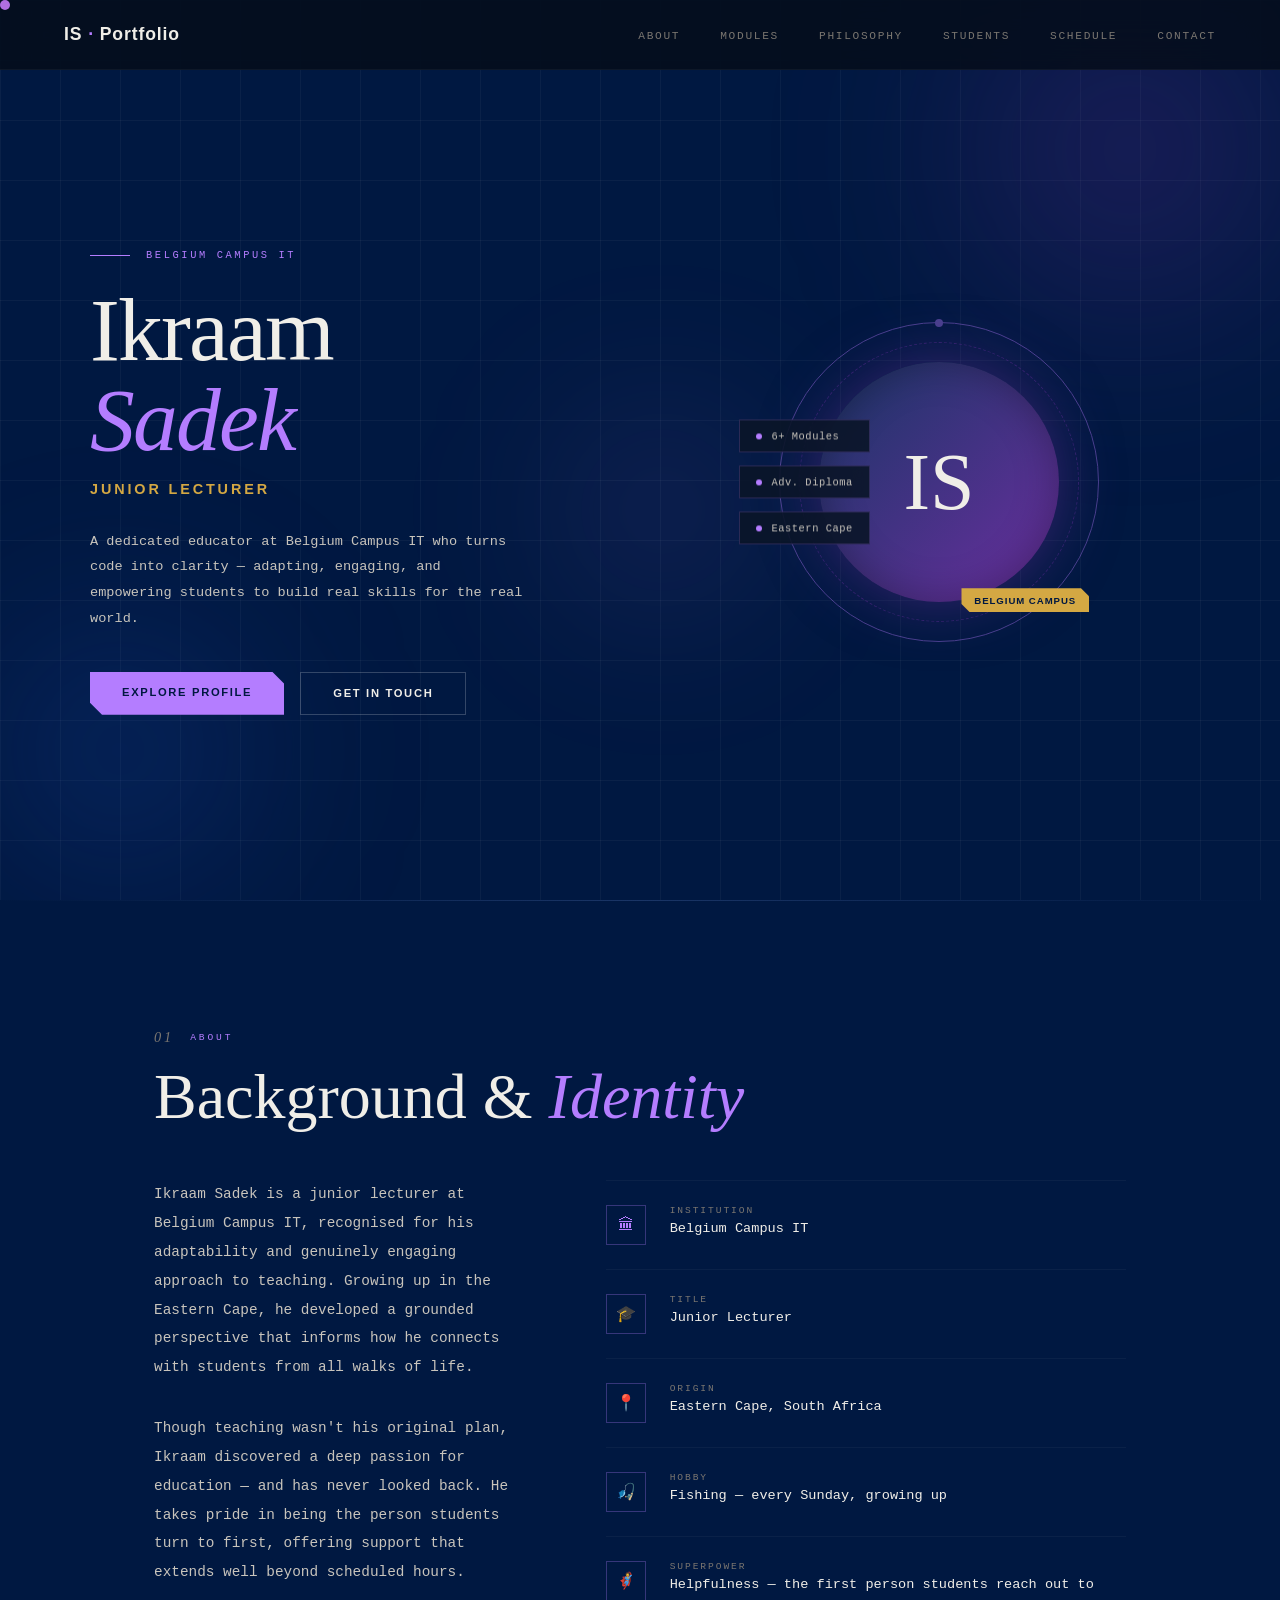
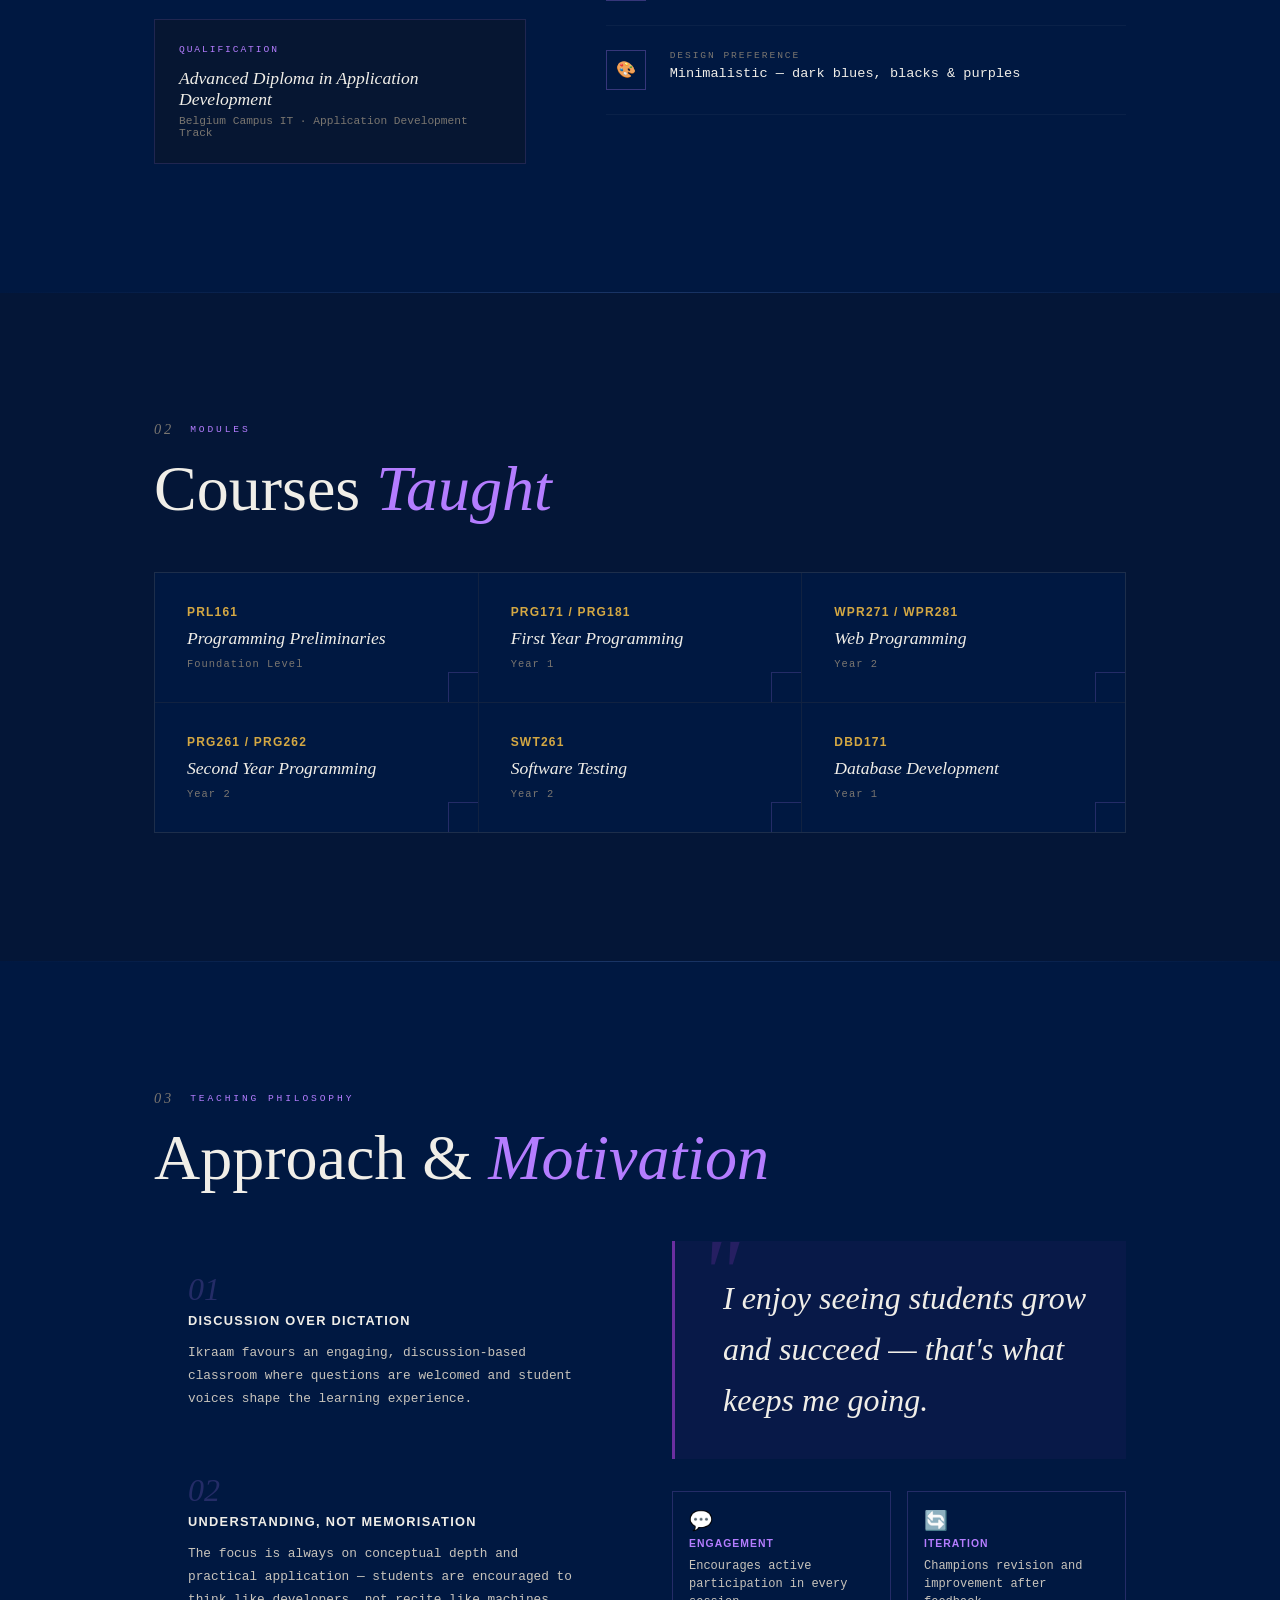
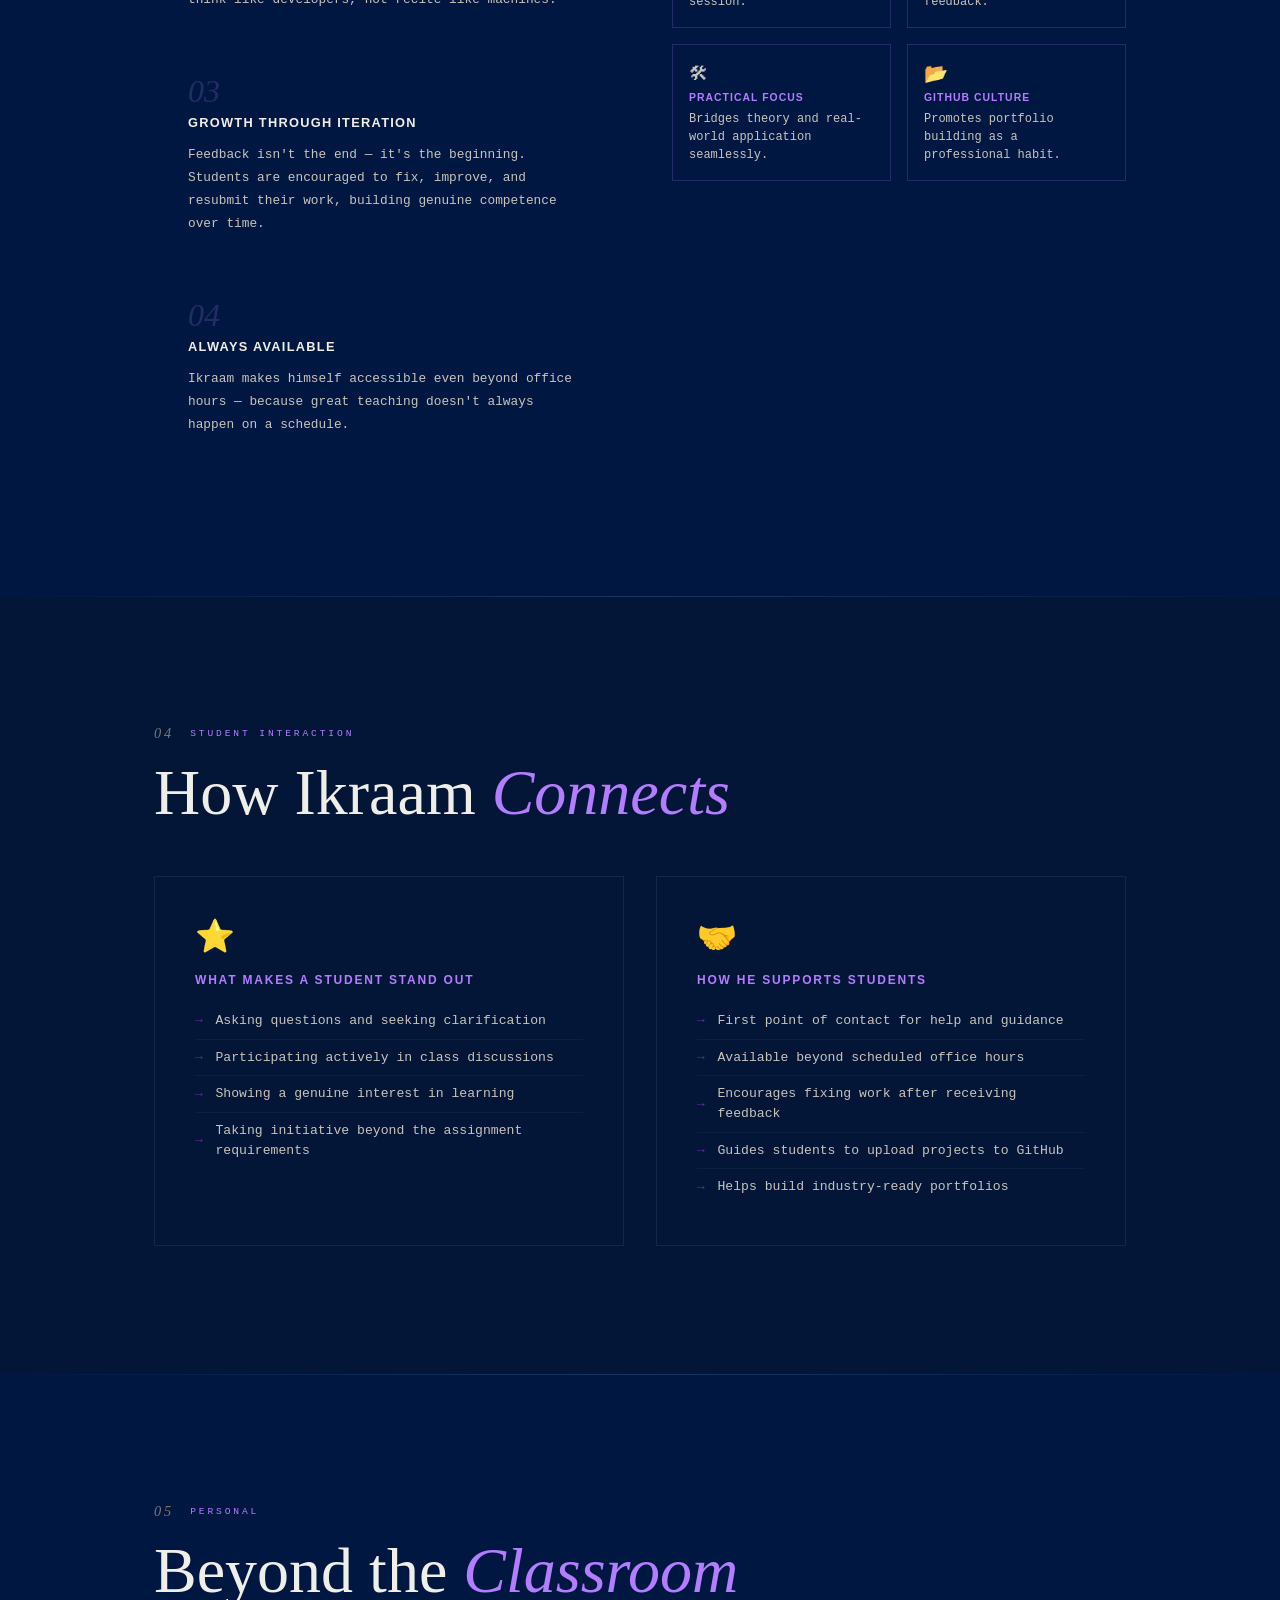
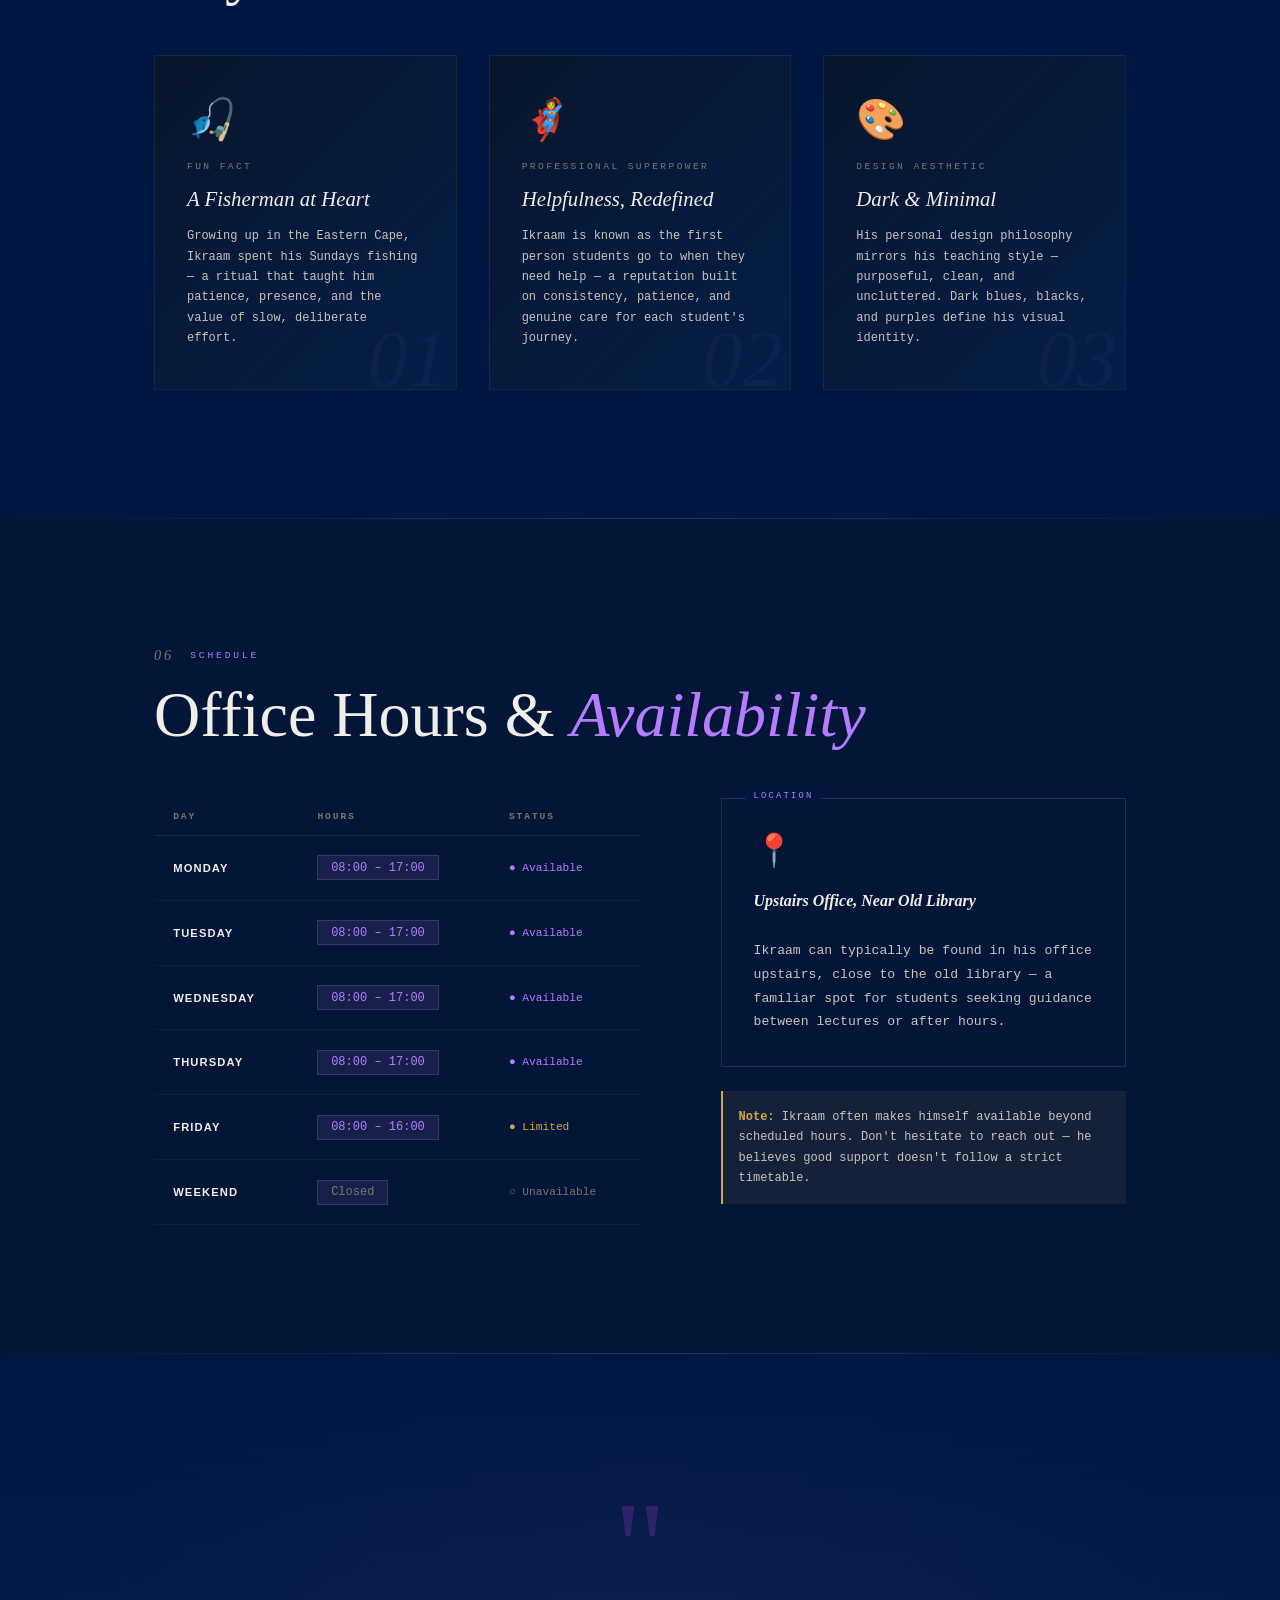
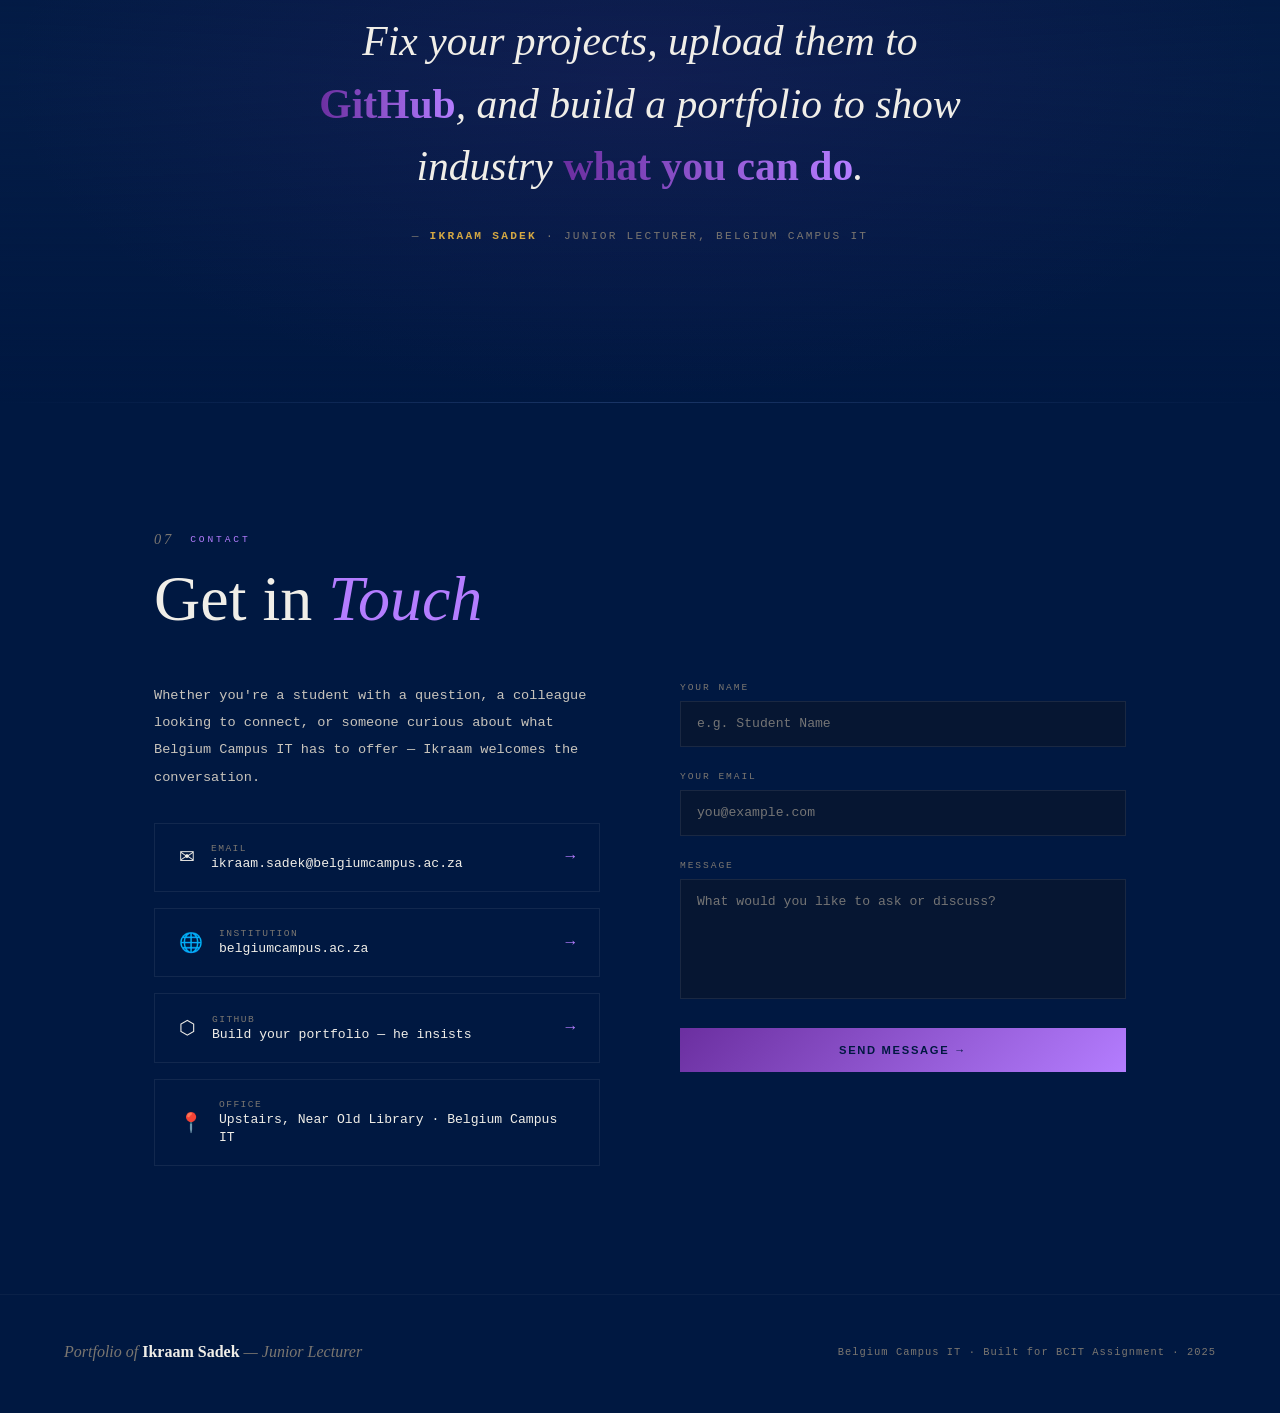
==== index.html @ 6146a1be "Add files via upload" ====
<!DOCTYPE html>
<html lang="en">
<head>
<meta charset="UTF-8"/>
<meta name="viewport" content="width=device-width, initial-scale=1.0"/>
<title>Ikraam Sadek — Junior Lecturer | Belgium Campus ITversity</title>
<link rel="stylesheet" href="style.css">
</head>
<body>
<div class="cursor" id="cursor"></div>
<div class="cursor-ring" id="cursorRing"></div>
<div class="progress-bar" id="progressBar"></div>
 
<!-- NAV -->
<nav id="navbar">
  <div class="nav-logo">IS <span>·</span> Portfolio</div>
  <ul class="nav-links">
    <li><a href="#about">About</a></li>
    <li><a href="#modules">Modules</a></li>
    <li><a href="#philosophy">Philosophy</a></li>
    <li><a href="#students">Students</a></li>
    <li><a href="#schedule">Schedule</a></li>
    <li><a href="#contact">Contact</a></li>
  </ul>
  <button class="hamburger" id="hamburger" aria-label="Menu">
    <span></span><span></span><span></span>
  </button>
</nav>
 
<div class="mobile-menu" id="mobileMenu">
  <button class="mobile-close" id="mobileClose">✕</button>
  <a href="#about" onclick="closeMenu()">About</a>
  <a href="#modules" onclick="closeMenu()">Modules</a>
  <a href="#philosophy" onclick="closeMenu()">Philosophy</a>
  <a href="#students" onclick="closeMenu()">Students</a>
  <a href="#schedule" onclick="closeMenu()">Schedule</a>
  <a href="#contact" onclick="closeMenu()">Contact</a>
</div>
 
<!-- HERO -->
<section id="hero">
  <div class="hero-bg-orb orb-1"></div>
  <div class="hero-bg-orb orb-2"></div>
  <div class="hero-bg-orb orb-3"></div>
 
  <div class="hero-content">
    <div class="hero-text">
      <div class="eyebrow">Belgium Campus IT</div>
      <h1 class="hero-name">Ikraam<br><em>Sadek</em></h1>
      <div class="hero-title">Junior Lecturer</div>
      <p class="hero-intro">
        A dedicated educator at Belgium Campus IT who turns code into clarity — 
        adapting, engaging, and empowering students to build real skills for the real world.
      </p>
      <div class="hero-cta">
        <a href="#about" class="btn-primary">Explore Profile</a>
        <a href="#contact" class="btn-outline">Get in Touch</a>
      </div>
    </div>
 
    <div class="hero-visual">
      <div class="avatar-wrapper">
        <div class="avatar-ring"></div>
        <div class="avatar-ring-2"></div>
        <div class="avatar-core">IS</div>
        <div class="avatar-badge">Belgium Campus</div>
        <div class="stat-pills">
          <div class="stat-pill"><span class="dot"></span><span>6+ Modules</span></div>
          <div class="stat-pill"><span class="dot"></span><span>Adv. Diploma</span></div>
          <div class="stat-pill"><span class="dot"></span><span>Eastern Cape</span></div>
        </div>
      </div>
    </div>
  </div>
</section>
 
<div class="section-divider"></div>
 
<!-- ABOUT -->
<section id="about">
  <div class="section-inner">
    <div class="section-label" data-num="01">About</div>
    <h2 class="section-heading">Background &amp; <em>Identity</em></h2>
    <div class="about-grid">
      <div class="about-left reveal">
        <p class="about-text">
          Ikraam Sadek is a junior lecturer at Belgium Campus IT, recognised for his adaptability and genuinely engaging approach to teaching. Growing up in the Eastern Cape, he developed a grounded perspective that informs how he connects with students from all walks of life.
        </p>
        <p class="about-text">
          Though teaching wasn't his original plan, Ikraam discovered a deep passion for education — and has never looked back. He takes pride in being the person students turn to first, offering support that extends well beyond scheduled hours.
        </p>
        <div class="qual-card">
          <div class="label">Qualification</div>
          <p>Advanced Diploma in Application Development</p>
          <small>Belgium Campus IT · Application Development Track</small>
        </div>
      </div>
      <div class="about-right reveal reveal-delay-2">
        <div class="info-row">
          <div class="icon-box">🏛</div>
          <div class="info-content">
            <div class="info-label">Institution</div>
            <div class="info-value">Belgium Campus IT</div>
          </div>
        </div>
        <div class="info-row">
          <div class="icon-box">🎓</div>
          <div class="info-content">
            <div class="info-label">Title</div>
            <div class="info-value">Junior Lecturer</div>
          </div>
        </div>
        <div class="info-row">
          <div class="icon-box">📍</div>
          <div class="info-content">
            <div class="info-label">Origin</div>
            <div class="info-value">Eastern Cape, South Africa</div>
          </div>
        </div>
        <div class="info-row">
          <div class="icon-box">🎣</div>
          <div class="info-content">
            <div class="info-label">Hobby</div>
            <div class="info-value">Fishing — every Sunday, growing up</div>
          </div>
        </div>
        <div class="info-row">
          <div class="icon-box">🦸</div>
          <div class="info-content">
            <div class="info-label">Superpower</div>
            <div class="info-value">Helpfulness — the first person students reach out to</div>
          </div>
        </div>
        <div class="info-row">
          <div class="icon-box">🎨</div>
          <div class="info-content">
            <div class="info-label">Design Preference</div>
            <div class="info-value">Minimalistic — dark blues, blacks &amp; purples</div>
          </div>
        </div>
      </div>
    </div>
  </div>
</section>
 
<div class="section-divider"></div>
 
<!-- MODULES -->
<section id="modules">
  <div class="section-inner">
    <div class="section-label" data-num="02">Modules</div>
    <h2 class="section-heading">Courses <em>Taught</em></h2>
    <div class="modules-grid">
      <div class="module-card reveal">
        <div class="module-code">PRL161</div>
        <div class="module-name">Programming Preliminaries</div>
        <div class="module-year">Foundation Level</div>
        <div class="corner-accent"></div>
      </div>
      <div class="module-card reveal reveal-delay-1">
        <div class="module-code">PRG171 / PRG181</div>
        <div class="module-name">First Year Programming</div>
        <div class="module-year">Year 1</div>
        <div class="corner-accent"></div>
      </div>
      <div class="module-card reveal reveal-delay-2">
        <div class="module-code">WPR271 / WPR281</div>
        <div class="module-name">Web Programming</div>
        <div class="module-year">Year 2</div>
        <div class="corner-accent"></div>
      </div>
      <div class="module-card reveal reveal-delay-1">
        <div class="module-code">PRG261 / PRG262</div>
        <div class="module-name">Second Year Programming</div>
        <div class="module-year">Year 2</div>
        <div class="corner-accent"></div>
      </div>
      <div class="module-card reveal reveal-delay-2">
        <div class="module-code">SWT261</div>
        <div class="module-name">Software Testing</div>
        <div class="module-year">Year 2</div>
        <div class="corner-accent"></div>
      </div>
      <div class="module-card reveal reveal-delay-3">
        <div class="module-code">DBD171</div>
        <div class="module-name">Database Development</div>
        <div class="module-year">Year 1</div>
        <div class="corner-accent"></div>
      </div>
    </div>
  </div>
</section>
 
<div class="section-divider"></div>
 
<!-- PHILOSOPHY -->
<section id="philosophy">
  <div class="section-inner">
    <div class="section-label" data-num="03">Teaching Philosophy</div>
    <h2 class="section-heading">Approach &amp; <em>Motivation</em></h2>
    <div class="philosophy-layout">
      <div class="philosophy-pillars reveal">
        <div class="pillar">
          <div class="pillar-num">01</div>
          <div class="pillar-title">Discussion Over Dictation</div>
          <div class="pillar-desc">Ikraam favours an engaging, discussion-based classroom where questions are welcomed and student voices shape the learning experience.</div>
        </div>
        <div class="pillar">
          <div class="pillar-num">02</div>
          <div class="pillar-title">Understanding, Not Memorisation</div>
          <div class="pillar-desc">The focus is always on conceptual depth and practical application — students are encouraged to think like developers, not recite like machines.</div>
        </div>
        <div class="pillar">
          <div class="pillar-num">03</div>
          <div class="pillar-title">Growth Through Iteration</div>
          <div class="pillar-desc">Feedback isn't the end — it's the beginning. Students are encouraged to fix, improve, and resubmit their work, building genuine competence over time.</div>
        </div>
        <div class="pillar">
          <div class="pillar-num">04</div>
          <div class="pillar-title">Always Available</div>
          <div class="pillar-desc">Ikraam makes himself accessible even beyond office hours — because great teaching doesn't always happen on a schedule.</div>
        </div>
      </div>
 
      <div class="philosophy-right reveal reveal-delay-2">
        <div class="big-quote">
          I enjoy seeing students grow and succeed — that's what keeps me going.
        </div>
        <div class="traits-grid" style="margin-top:2rem;">
          <div class="trait-chip">
            <span class="t-icon">💬</span>
            <span class="t-label">Engagement</span>
            Encourages active participation in every session.
          </div>
          <div class="trait-chip">
            <span class="t-icon">🔄</span>
            <span class="t-label">Iteration</span>
            Champions revision and improvement after feedback.
          </div>
          <div class="trait-chip">
            <span class="t-icon">🛠</span>
            <span class="t-label">Practical Focus</span>
            Bridges theory and real-world application seamlessly.
          </div>
          <div class="trait-chip">
            <span class="t-icon">📂</span>
            <span class="t-label">GitHub Culture</span>
            Promotes portfolio building as a professional habit.
          </div>
        </div>
      </div>
    </div>
  </div>
</section>
 
<div class="section-divider"></div>
 
<!-- STUDENTS -->
<section id="students">
  <div class="section-inner">
    <div class="section-label" data-num="04">Student Interaction</div>
    <h2 class="section-heading">How Ikraam <em>Connects</em></h2>
    <div class="students-grid">
      <div class="student-card reveal">
        <div class="student-card-icon">⭐</div>
        <div class="student-card-title">What Makes a Student Stand Out</div>
        <ul>
          <li>Asking questions and seeking clarification</li>
          <li>Participating actively in class discussions</li>
          <li>Showing a genuine interest in learning</li>
          <li>Taking initiative beyond the assignment requirements</li>
        </ul>
      </div>
      <div class="student-card reveal reveal-delay-2">
        <div class="student-card-icon">🤝</div>
        <div class="student-card-title">How He Supports Students</div>
        <ul>
          <li>First point of contact for help and guidance</li>
          <li>Available beyond scheduled office hours</li>
          <li>Encourages fixing work after receiving feedback</li>
          <li>Guides students to upload projects to GitHub</li>
          <li>Helps build industry-ready portfolios</li>
        </ul>
      </div>
    </div>
  </div>
</section>
 
<div class="section-divider"></div>
 
<!-- PERSONAL -->
<section id="personal">
  <div class="section-inner">
    <div class="section-label" data-num="05">Personal</div>
    <h2 class="section-heading">Beyond the <em>Classroom</em></h2>
    <div class="personal-grid">
      <div class="personal-card reveal">
        <span class="p-icon">🎣</span>
        <div class="p-label">Fun Fact</div>
        <div class="p-value">A Fisherman at Heart</div>
        <div class="p-desc">Growing up in the Eastern Cape, Ikraam spent his Sundays fishing — a ritual that taught him patience, presence, and the value of slow, deliberate effort.</div>
        <div class="card-bg-num">01</div>
      </div>
      <div class="personal-card reveal reveal-delay-2">
        <span class="p-icon">🦸</span>
        <div class="p-label">Professional Superpower</div>
        <div class="p-value">Helpfulness, Redefined</div>
        <div class="p-desc">Ikraam is known as the first person students go to when they need help — a reputation built on consistency, patience, and genuine care for each student's journey.</div>
        <div class="card-bg-num">02</div>
      </div>
      <div class="personal-card reveal reveal-delay-3">
        <span class="p-icon">🎨</span>
        <div class="p-label">Design Aesthetic</div>
        <div class="p-value">Dark &amp; Minimal</div>
        <div class="p-desc">His personal design philosophy mirrors his teaching style — purposeful, clean, and uncluttered. Dark blues, blacks, and purples define his visual identity.</div>
        <div class="card-bg-num">03</div>
      </div>
    </div>
  </div>
</section>
 
<div class="section-divider"></div>
 
<!-- SCHEDULE -->
<section id="schedule">
  <div class="section-inner">
    <div class="section-label" data-num="06">Schedule</div>
    <h2 class="section-heading">Office Hours &amp; <em>Availability</em></h2>
    <div class="schedule-layout">
      <div class="reveal">
        <table class="schedule-table">
          <thead>
            <tr>
              <th>Day</th>
              <th>Hours</th>
              <th>Status</th>
            </tr>
          </thead>
          <tbody>
            <tr>
              <td class="day-name">Monday</td>
              <td><span class="time-badge">08:00 – 17:00</span></td>
              <td style="color:var(--neon-purple);font-size:0.7rem;">● Available</td>
            </tr>
            <tr>
              <td class="day-name">Tuesday</td>
              <td><span class="time-badge">08:00 – 17:00</span></td>
              <td style="color:var(--neon-purple);font-size:0.7rem;">● Available</td>
            </tr>
            <tr>
              <td class="day-name">Wednesday</td>
              <td><span class="time-badge">08:00 – 17:00</span></td>
              <td style="color:var(--neon-purple);font-size:0.7rem;">● Available</td>
            </tr>
            <tr>
              <td class="day-name">Thursday</td>
              <td><span class="time-badge">08:00 – 17:00</span></td>
              <td style="color:var(--neon-purple);font-size:0.7rem;">● Available</td>
            </tr>
            <tr>
              <td class="day-name">Friday</td>
              <td><span class="time-badge">08:00 – 16:00</span></td>
              <td style="color:var(--gold);font-size:0.7rem;">● Limited</td>
            </tr>
            <tr>
              <td class="day-name">Weekend</td>
              <td><span class="time-badge" style="color:var(--muted);">Closed</span></td>
              <td style="color:var(--muted);font-size:0.7rem;">○ Unavailable</td>
            </tr>
          </tbody>
        </table>
      </div>
 
      <div class="reveal reveal-delay-2">
        <div class="location-card">
          <div class="loc-icon">📍</div>
          <p><strong>Upstairs Office, Near Old Library</strong><br><br>
          Ikraam can typically be found in his office upstairs, close to the old library — a familiar spot for students seeking guidance between lectures or after hours.</p>
        </div>
        <div class="availability-note">
          <strong>Note:</strong> Ikraam often makes himself available beyond scheduled hours. Don't hesitate to reach out — he believes good support doesn't follow a strict timetable.
        </div>
      </div>
    </div>
  </div>
</section>
 
<div class="section-divider"></div>
 
<!-- QUOTE -->
<section id="quote">
  <div class="quote-inner reveal">
    <span class="quote-mark">"</span>
    <p class="quote-text">
      Fix your projects, upload them to <span class="highlight">GitHub</span>, and build a portfolio to show industry <span class="highlight">what you can do</span>.
    </p>
    <div class="quote-attr">— <strong>Ikraam Sadek</strong> · Junior Lecturer, Belgium Campus IT</div>
  </div>
</section>
 
<div class="section-divider"></div>
 
<!-- CONTACT -->
<section id="contact">
  <div class="section-inner">
    <div class="section-label" data-num="07">Contact</div>
    <h2 class="section-heading">Get in <em>Touch</em></h2>
    <div class="contact-layout">
      <div class="contact-text reveal">
        <p>Whether you're a student with a question, a colleague looking to connect, or someone curious about what Belgium Campus IT has to offer — Ikraam welcomes the conversation.</p>
        <div class="contact-links">
          <a href="mailto:ikraam.sadek@belgiumcampus.ac.za" class="contact-link">
            <span class="cl-icon">✉</span>
            <span class="cl-text">
              <span class="cl-label">Email</span>
              <span class="cl-value">ikraam.sadek@belgiumcampus.ac.za</span>
            </span>
            <span class="cl-arrow">→</span>
          </a>
          <a href="https://belgiumcampus.ac.za" target="_blank" class="contact-link">
            <span class="cl-icon">🌐</span>
            <span class="cl-text">
              <span class="cl-label">Institution</span>
              <span class="cl-value">belgiumcampus.ac.za</span>
            </span>
            <span class="cl-arrow">→</span>
          </a>
          <a href="https://github.com" target="_blank" class="contact-link">
            <span class="cl-icon">⬡</span>
            <span class="cl-text">
              <span class="cl-label">GitHub</span>
              <span class="cl-value">Build your portfolio — he insists</span>
            </span>
            <span class="cl-arrow">→</span>
          </a>
          <div class="contact-link" style="cursor:default;">
            <span class="cl-icon">📍</span>
            <span class="cl-text">
              <span class="cl-label">Office</span>
              <span class="cl-value">Upstairs, Near Old Library · Belgium Campus IT</span>
            </span>
          </div>
        </div>
      </div>
 
      <div class="contact-form-side reveal reveal-delay-2">
        <div class="form-group">
          <label>Your Name</label>
          <input type="text" placeholder="e.g. Student Name">
        </div>
        <div class="form-group">
          <label>Your Email</label>
          <input type="email" placeholder="you@example.com">
        </div>
        <div class="form-group">
          <label>Message</label>
          <textarea placeholder="What would you like to ask or discuss?"></textarea>
        </div>
        <button class="form-submit" onclick="handleFormSubmit(this)">Send Message →</button>
      </div>
    </div>
  </div>
</section>
 
<footer>
  <div class="f-left">Portfolio of <strong>Ikraam Sadek</strong> — Junior Lecturer</div>
  <div class="f-right">Belgium Campus IT · Built for BCIT Assignment · 2025</div>
</footer>
<script src="app.js"></script>
</body>
</html>
---- style.css ----
:root {
    --navy: #001841;
    --deep-blue: #100642;
    --blue: #0f2044;
    --mid-blue: #1a3566;
    --accent-blue: #2255cc;
    --purple: #6b2fa0;
    --soft-purple: #9b59d0;
    --neon-purple: #b47dff;
    --white: #f0eee8;
    --off-white: #c8c4bc;
    --muted: #7a7670;
    --gold: #d4a843;
    --grid-line: rgba(255,255,255,0.04);
  }
 
  *, *::before, *::after { box-sizing: border-box; margin: 0; padding: 0; }
 
  html { scroll-behavior: smooth; font-size: 16px; }
 
  body {
    background: var(--navy);
    color: var(--white);
    font-family: 'DM Mono', monospace;
    overflow-x: hidden;
    cursor: none;
  }
 
  /* Custom cursor */
  .cursor {
    width: 10px; height: 10px;
    background: var(--neon-purple);
    border-radius: 50%;
    position: fixed; top: 0; left: 0;
    pointer-events: none; z-index: 9999;
    transition: transform 0.15s ease;
    mix-blend-mode: difference;
  }
  .cursor-ring {
    width: 36px; height: 36px;
    border: 1px solid var(--soft-purple);
    border-radius: 50%;
    position: fixed; top: 0; left: 0;
    pointer-events: none; z-index: 9998;
    transition: transform 0.4s cubic-bezier(0.23,1,0.32,1), opacity 0.3s;
    opacity: 0.6;
  }
 
  /* Background grid */
  body::before {
    content: '';
    position: fixed; inset: 0;
    background-image:
      linear-gradient(var(--grid-line) 1px, transparent 1px),
      linear-gradient(90deg, var(--grid-line) 1px, transparent 1px);
    background-size: 60px 60px;
    pointer-events: none; z-index: 0;
  }
 
  /* NAV */
  nav {
    position: fixed; top: 0; left: 0; right: 0;
    z-index: 100;
    display: flex; align-items: center; justify-content: space-between;
    padding: 1.5rem 4rem;
    background: rgba(5,13,26,0.85);
    backdrop-filter: blur(20px);
    border-bottom: 1px solid var(--grid-line);
    transition: all 0.3s ease;
  }
  nav.scrolled { padding: 1rem 4rem; }
  .nav-logo {
    font-family: 'Syne', sans-serif;
    font-weight: 800;
    font-size: 1.1rem;
    letter-spacing: 0.05em;
    color: var(--white);
  }
  .nav-logo span { color: var(--neon-purple); }
  .nav-links { display: flex; gap: 2.5rem; list-style: none; }
  .nav-links a {
    font-size: 0.7rem;
    letter-spacing: 0.15em;
    text-transform: uppercase;
    color: var(--muted);
    text-decoration: none;
    transition: color 0.3s;
    position: relative;
  }
  .nav-links a::after {
    content: '';
    position: absolute; bottom: -4px; left: 0; right: 0;
    height: 1px; background: var(--neon-purple);
    transform: scaleX(0); transition: transform 0.3s ease;
  }
  .nav-links a:hover { color: var(--white); }
  .nav-links a:hover::after { transform: scaleX(1); }
 
  .hamburger {
    display: none;
    flex-direction: column; gap: 5px;
    background: none; border: none; cursor: pointer; padding: 4px;
  }
  .hamburger span {
    display: block; width: 24px; height: 1px;
    background: var(--white); transition: all 0.3s ease;
  }
 
  /* SECTIONS */
  section { position: relative; z-index: 1; }
 
  /* HERO */
  #hero {
    min-height: 100vh;
    display: flex; align-items: center; justify-content: center;
    padding: 10rem 4rem 6rem;
    overflow: hidden;
  }
 
  .hero-bg-orb {
    position: absolute;
    border-radius: 50%;
    filter: blur(80px);
    pointer-events: none;
  }
  .orb-1 {
    width: 500px; height: 500px;
    background: radial-gradient(circle, rgba(107,47,160,0.3) 0%, transparent 70%);
    top: -100px; right: -100px;
    animation: float1 8s ease-in-out infinite;
  }
  .orb-2 {
    width: 400px; height: 400px;
    background: radial-gradient(circle, rgba(34,85,204,0.25) 0%, transparent 70%);
    bottom: -50px; left: -80px;
    animation: float2 10s ease-in-out infinite;
  }
  .orb-3 {
    width: 300px; height: 300px;
    background: radial-gradient(circle, rgba(180,125,255,0.15) 0%, transparent 70%);
    top: 40%; left: 40%;
    animation: float1 12s ease-in-out infinite reverse;
  }
 
  @keyframes float1 {
    0%, 100% { transform: translate(0,0) scale(1); }
    50% { transform: translate(30px, -40px) scale(1.05); }
  }
  @keyframes float2 {
    0%, 100% { transform: translate(0,0) scale(1); }
    50% { transform: translate(-20px, 30px) scale(0.95); }
  }
 
  .hero-content {
    max-width: 1100px;
    width: 100%;
    display: grid;
    grid-template-columns: 1fr 1fr;
    gap: 6rem;
    align-items: center;
  }
 
  .hero-text .eyebrow {
    font-size: 0.65rem;
    letter-spacing: 0.25em;
    text-transform: uppercase;
    color: var(--neon-purple);
    margin-bottom: 1.5rem;
    opacity: 0;
    animation: fadeUp 0.8s 0.2s ease forwards;
    display: flex; align-items: center; gap: 1rem;
  }
  .hero-text .eyebrow::before {
    content: '';
    display: inline-block;
    width: 40px; height: 1px;
    background: var(--neon-purple);
  }
 
  .hero-name {
    font-family: 'Cormorant Garamond', serif;
    font-size: clamp(3.5rem, 7vw, 6rem);
    font-weight: 300;
    line-height: 1;
    letter-spacing: -0.02em;
    color: var(--white);
    opacity: 0;
    animation: fadeUp 0.8s 0.4s ease forwards;
  }
  .hero-name em {
    font-style: italic;
    color: var(--neon-purple);
  }
 
  .hero-title {
    font-family: 'Syne', sans-serif;
    font-size: 0.9rem;
    font-weight: 600;
    letter-spacing: 0.2em;
    text-transform: uppercase;
    color: var(--gold);
    margin-top: 1rem;
    opacity: 0;
    animation: fadeUp 0.8s 0.6s ease forwards;
  }
 
  .hero-intro {
    font-size: 0.85rem;
    line-height: 1.9;
    color: var(--off-white);
    margin-top: 2rem;
    max-width: 440px;
    opacity: 0;
    animation: fadeUp 0.8s 0.8s ease forwards;
  }
 
  .hero-cta {
    display: flex; gap: 1rem; margin-top: 2.5rem;
    opacity: 0;
    animation: fadeUp 0.8s 1s ease forwards;
  }
 
  .btn-primary {
    font-family: 'Syne', sans-serif;
    font-size: 0.7rem;
    font-weight: 600;
    letter-spacing: 0.15em;
    text-transform: uppercase;
    color: var(--navy);
    background: var(--neon-purple);
    border: none;
    padding: 0.9rem 2rem;
    text-decoration: none;
    transition: all 0.3s ease;
    clip-path: polygon(0 0, calc(100% - 12px) 0, 100% 12px, 100% 100%, 12px 100%, 0 calc(100% - 12px));
  }
  .btn-primary:hover {
    background: var(--white);
    transform: translateY(-2px);
  }
 
  .btn-outline {
    font-family: 'Syne', sans-serif;
    font-size: 0.7rem;
    font-weight: 600;
    letter-spacing: 0.15em;
    text-transform: uppercase;
    color: var(--white);
    background: transparent;
    border: 1px solid rgba(255,255,255,0.2);
    padding: 0.9rem 2rem;
    text-decoration: none;
    transition: all 0.3s ease;
  }
  .btn-outline:hover {
    border-color: var(--neon-purple);
    color: var(--neon-purple);
  }
 
  /* Avatar */
  .hero-visual {
    display: flex; align-items: center; justify-content: center;
    opacity: 0;
    animation: fadeIn 1s 0.5s ease forwards;
  }
 
  .avatar-wrapper {
    position: relative;
    width: 320px; height: 320px;
  }
 
  .avatar-ring {
    position: absolute; inset: 0;
    border-radius: 50%;
    border: 1px solid var(--neon-purple);
    opacity: 0.4;
    animation: rotateSlow 20s linear infinite;
  }
  .avatar-ring::before {
    content: '';
    position: absolute;
    top: -4px; left: 50%; transform: translateX(-50%);
    width: 8px; height: 8px;
    background: var(--neon-purple);
    border-radius: 50%;
  }
 
  .avatar-ring-2 {
    position: absolute;
    inset: 20px;
    border-radius: 50%;
    border: 1px dashed rgba(107,47,160,0.4);
    animation: rotateSlow 30s linear infinite reverse;
  }
 
  @keyframes rotateSlow {
    from { transform: rotate(0deg); }
    to { transform: rotate(360deg); }
  }
 
  .avatar-core {
    position: absolute;
    inset: 40px;
    border-radius: 50%;
    background: linear-gradient(135deg, var(--mid-blue), var(--purple));
    display: flex; align-items: center; justify-content: center;
    font-family: 'Cormorant Garamond', serif;
    font-size: 5rem;
    font-weight: 300;
    color: var(--white);
    box-shadow: 0 0 60px rgba(107,47,160,0.5), inset 0 0 40px rgba(0,0,0,0.3);
  }
 
  .avatar-badge {
    position: absolute;
    bottom: 30px; right: 10px;
    background: var(--gold);
    color: var(--navy);
    font-family: 'Syne', sans-serif;
    font-size: 0.6rem;
    font-weight: 700;
    letter-spacing: 0.1em;
    text-transform: uppercase;
    padding: 0.4rem 0.8rem;
    clip-path: polygon(0 0, calc(100% - 8px) 0, 100% 8px, 100% 100%, 8px 100%, 0 calc(100% - 8px));
  }
 
  .stat-pills {
    position: absolute;
    left: -40px; top: 50%;
    transform: translateY(-50%);
    display: flex; flex-direction: column; gap: 0.8rem;
  }
  .stat-pill {
    background: rgba(10,22,40,0.9);
    border: 1px solid rgba(180,125,255,0.2);
    padding: 0.6rem 1rem;
    backdrop-filter: blur(10px);
    display: flex; align-items: center; gap: 0.6rem;
    white-space: nowrap;
  }
  .stat-pill .dot {
    width: 6px; height: 6px;
    border-radius: 50%;
    background: var(--neon-purple);
    flex-shrink: 0;
  }
  .stat-pill span {
    font-size: 0.65rem;
    color: var(--off-white);
    letter-spacing: 0.05em;
  }
 
  @keyframes fadeUp {
    from { opacity: 0; transform: translateY(24px); }
    to { opacity: 1; transform: translateY(0); }
  }
  @keyframes fadeIn {
    from { opacity: 0; }
    to { opacity: 1; }
  }
 
  /* SECTION WRAPPER */
  .section-inner {
    max-width: 1100px;
    margin: 0 auto;
    padding: 0 4rem;
  }
 
  .section-label {
    font-size: 0.6rem;
    letter-spacing: 0.3em;
    text-transform: uppercase;
    color: var(--neon-purple);
    display: flex; align-items: center; gap: 1rem;
    margin-bottom: 1rem;
  }
  .section-label::before {
    content: attr(data-num);
    font-family: 'Cormorant Garamond', serif;
    font-size: 0.9rem;
    color: var(--muted);
    font-style: italic;
  }
 
  .section-heading {
    font-family: 'Cormorant Garamond', serif;
    font-size: clamp(2.5rem, 5vw, 4rem);
    font-weight: 300;
    line-height: 1.1;
    color: var(--white);
    margin-bottom: 3rem;
  }
  .section-heading em { font-style: italic; color: var(--neon-purple); }
 
  /* Divider */
  .section-divider {
    height: 1px;
    background: linear-gradient(90deg, transparent, var(--mid-blue), transparent);
    margin: 0;
  }
 
  /* ABOUT */
  #about { padding: 8rem 0; }
 
  .about-grid {
    display: grid;
    grid-template-columns: 1fr 1.4fr;
    gap: 5rem;
    align-items: start;
  }
 
  .about-left {}
 
  .about-text {
    font-size: 0.9rem;
    line-height: 2;
    color: var(--off-white);
    margin-bottom: 2rem;
  }
 
  .qual-card {
    background: rgba(10,22,40,0.6);
    border: 1px solid rgba(180,125,255,0.15);
    padding: 1.5rem;
    margin-top: 2rem;
  }
  .qual-card .label {
    font-size: 0.6rem;
    letter-spacing: 0.2em;
    text-transform: uppercase;
    color: var(--neon-purple);
    margin-bottom: 0.8rem;
  }
  .qual-card p {
    font-family: 'Cormorant Garamond', serif;
    font-size: 1.1rem;
    font-style: italic;
    color: var(--white);
  }
  .qual-card small {
    display: block;
    font-size: 0.7rem;
    color: var(--muted);
    margin-top: 0.3rem;
  }
 
  .about-right {}
 
  .info-row {
    display: flex;
    align-items: flex-start;
    gap: 1.5rem;
    padding: 1.5rem 0;
    border-bottom: 1px solid var(--grid-line);
  }
  .info-row:first-child { border-top: 1px solid var(--grid-line); }
  .info-row .icon-box {
    width: 40px; height: 40px;
    border: 1px solid rgba(180,125,255,0.3);
    display: flex; align-items: center; justify-content: center;
    font-size: 1rem;
    flex-shrink: 0;
    color: var(--neon-purple);
  }
  .info-row .info-content {}
  .info-row .info-label {
    font-size: 0.6rem;
    letter-spacing: 0.2em;
    text-transform: uppercase;
    color: var(--muted);
    margin-bottom: 0.3rem;
  }
  .info-row .info-value {
    font-size: 0.85rem;
    color: var(--white);
  }
 
  /* MODULES */
  #modules { padding: 8rem 0; background: rgba(10,22,40,0.4); }
 
  .modules-grid {
    display: grid;
    grid-template-columns: repeat(3, 1fr);
    gap: 1px;
    background: rgba(255,255,255,0.05);
    border: 1px solid rgba(255,255,255,0.05);
    margin-top: 1rem;
  }
 
  .module-card {
    background: var(--navy);
    padding: 2rem;
    position: relative;
    overflow: hidden;
    transition: all 0.4s ease;
    cursor: default;
  }
  .module-card::before {
    content: '';
    position: absolute; inset: 0;
    background: linear-gradient(135deg, rgba(107,47,160,0.1), rgba(34,85,204,0.1));
    opacity: 0; transition: opacity 0.4s;
  }
  .module-card:hover { background: rgba(10,22,40,0.8); }
  .module-card:hover::before { opacity: 1; }
  .module-card:hover .module-code { color: var(--neon-purple); }
 
  .module-code {
    font-family: 'Syne', sans-serif;
    font-size: 0.75rem;
    font-weight: 700;
    letter-spacing: 0.1em;
    color: var(--gold);
    margin-bottom: 0.5rem;
    transition: color 0.3s;
  }
  .module-name {
    font-family: 'Cormorant Garamond', serif;
    font-size: 1.1rem;
    font-style: italic;
    color: var(--white);
    line-height: 1.3;
  }
  .module-year {
    font-size: 0.65rem;
    color: var(--muted);
    margin-top: 0.5rem;
    letter-spacing: 0.1em;
  }
  .module-card .corner-accent {
    position: absolute;
    bottom: 0; right: 0;
    width: 30px; height: 30px;
    border-top: 1px solid rgba(180,125,255,0.2);
    border-left: 1px solid rgba(180,125,255,0.2);
  }
 
  /* PHILOSOPHY */
  #philosophy { padding: 8rem 0; }
 
  .philosophy-layout {
    display: grid;
    grid-template-columns: 1fr 1fr;
    gap: 4rem;
    align-items: start;
  }
 
  .philosophy-pillars {
    display: flex; flex-direction: column; gap: 0;
  }
 
  .pillar {
    padding: 2rem;
    border-left: 2px solid transparent;
    transition: all 0.4s ease;
    cursor: default;
    position: relative;
  }
  .pillar::before {
    content: '';
    position: absolute; left: -2px; top: 0; bottom: 0;
    width: 2px;
    background: linear-gradient(180deg, var(--purple), var(--neon-purple));
    opacity: 0; transition: opacity 0.4s;
  }
  .pillar:hover::before { opacity: 1; }
  .pillar:hover { background: rgba(107,47,160,0.05); }
 
  .pillar-num {
    font-family: 'Cormorant Garamond', serif;
    font-size: 2rem;
    font-weight: 300;
    color: rgba(180,125,255,0.2);
    margin-bottom: 0.5rem;
    line-height: 1;
    font-style: italic;
  }
  .pillar-title {
    font-family: 'Syne', sans-serif;
    font-size: 0.8rem;
    font-weight: 700;
    letter-spacing: 0.1em;
    text-transform: uppercase;
    color: var(--white);
    margin-bottom: 0.8rem;
  }
  .pillar-desc {
    font-size: 0.8rem;
    line-height: 1.8;
    color: var(--off-white);
  }
 
  .philosophy-right {}
 
  .big-quote {
    font-family: 'Cormorant Garamond', serif;
    font-size: clamp(1.4rem, 3vw, 2rem);
    font-style: italic;
    font-weight: 300;
    line-height: 1.6;
    color: var(--white);
    position: relative;
    padding: 2rem 2rem 2rem 3rem;
    border-left: 3px solid var(--purple);
    background: rgba(107,47,160,0.08);
  }
  .big-quote::before {
    content: '"';
    position: absolute;
    top: -1rem; left: 1.5rem;
    font-size: 6rem;
    color: var(--purple);
    opacity: 0.3;
    line-height: 1;
  }
 
  .traits-grid {
    display: grid;
    grid-template-columns: 1fr 1fr;
    gap: 1rem;
    margin-top: 2rem;
  }
 
  .trait-chip {
    border: 1px solid rgba(180,125,255,0.2);
    padding: 1rem;
    font-size: 0.75rem;
    color: var(--off-white);
    line-height: 1.5;
    transition: all 0.3s;
    position: relative;
  }
  .trait-chip::before {
    content: '';
    position: absolute;
    top: 0; left: 0;
    width: 3px; height: 100%;
    background: var(--neon-purple);
    transform: scaleY(0); transition: transform 0.3s;
    transform-origin: top;
  }
  .trait-chip:hover::before { transform: scaleY(1); }
  .trait-chip:hover { border-color: rgba(180,125,255,0.4); }
  .trait-chip .t-icon { font-size: 1.2rem; margin-bottom: 0.4rem; }
  .trait-chip .t-label {
    font-family: 'Syne', sans-serif;
    font-size: 0.65rem;
    font-weight: 600;
    letter-spacing: 0.1em;
    text-transform: uppercase;
    color: var(--neon-purple);
    display: block; margin-bottom: 0.3rem;
  }
 
  /* STUDENT INTERACTION */
  #students { padding: 8rem 0; background: rgba(10,22,40,0.4); }
 
  .students-grid {
    display: grid;
    grid-template-columns: 1fr 1fr;
    gap: 2rem;
    margin-top: 1rem;
  }
 
  .student-card {
    border: 1px solid rgba(255,255,255,0.07);
    padding: 2.5rem;
    position: relative;
    overflow: hidden;
    transition: all 0.4s ease;
  }
  .student-card::after {
    content: '';
    position: absolute;
    bottom: 0; left: 0; right: 0;
    height: 2px;
    background: linear-gradient(90deg, var(--purple), var(--neon-purple));
    transform: scaleX(0); transition: transform 0.4s ease;
  }
  .student-card:hover::after { transform: scaleX(1); }
  .student-card:hover { border-color: rgba(180,125,255,0.2); }
 
  .student-card-icon {
    font-size: 2rem; margin-bottom: 1rem;
  }
  .student-card-title {
    font-family: 'Syne', sans-serif;
    font-size: 0.75rem;
    font-weight: 700;
    letter-spacing: 0.15em;
    text-transform: uppercase;
    color: var(--neon-purple);
    margin-bottom: 1rem;
  }
  .student-card ul { list-style: none; }
  .student-card li {
    font-size: 0.82rem;
    color: var(--off-white);
    padding: 0.5rem 0;
    border-bottom: 1px solid var(--grid-line);
    display: flex; align-items: center; gap: 0.8rem;
    line-height: 1.5;
  }
  .student-card li:last-child { border-bottom: none; }
  .student-card li::before {
    content: '→';
    color: var(--purple);
    flex-shrink: 0;
    font-size: 0.8rem;
  }
 
  /* PERSONAL */
  #personal { padding: 8rem 0; }
 
  .personal-grid {
    display: grid;
    grid-template-columns: repeat(3, 1fr);
    gap: 2rem;
  }
 
  .personal-card {
    padding: 2.5rem 2rem;
    background: linear-gradient(135deg, rgba(10,22,40,0.8), rgba(26,53,102,0.2));
    border: 1px solid rgba(255,255,255,0.06);
    position: relative;
    overflow: hidden;
    transition: transform 0.4s ease;
  }
  .personal-card:hover { transform: translateY(-4px); }
 
  .personal-card .p-label {
    font-size: 0.6rem;
    letter-spacing: 0.25em;
    text-transform: uppercase;
    color: var(--muted);
    margin-bottom: 0.8rem;
  }
  .personal-card .p-value {
    font-family: 'Cormorant Garamond', serif;
    font-size: 1.3rem;
    font-style: italic;
    color: var(--white);
    line-height: 1.4;
    margin-bottom: 0.8rem;
  }
  .personal-card .p-desc {
    font-size: 0.75rem;
    color: var(--off-white);
    line-height: 1.7;
  }
  .personal-card .p-icon {
    font-size: 2.5rem;
    margin-bottom: 1rem;
    display: block;
  }
  .personal-card .card-bg-num {
    position: absolute;
    bottom: -1rem; right: 0.5rem;
    font-family: 'Cormorant Garamond', serif;
    font-size: 5rem;
    font-weight: 300;
    color: rgba(180,125,255,0.05);
    font-style: italic;
    user-select: none;
  }
 
  /* SCHEDULE */
  #schedule { padding: 8rem 0; background: rgba(10,22,40,0.4); }
 
  .schedule-layout {
    display: grid;
    grid-template-columns: 1.2fr 1fr;
    gap: 5rem;
    align-items: start;
  }
 
  .schedule-table { width: 100%; border-collapse: collapse; }
  .schedule-table thead th {
    font-size: 0.6rem;
    letter-spacing: 0.2em;
    text-transform: uppercase;
    color: var(--muted);
    padding: 0.8rem 1.2rem;
    text-align: left;
    border-bottom: 1px solid rgba(255,255,255,0.08);
  }
  .schedule-table tbody tr {
    transition: background 0.3s;
    border-bottom: 1px solid var(--grid-line);
  }
  .schedule-table tbody tr:hover { background: rgba(107,47,160,0.08); }
  .schedule-table td {
    padding: 1.2rem;
    font-size: 0.82rem;
    color: var(--off-white);
    vertical-align: middle;
  }
  .schedule-table td.day-name {
    font-family: 'Syne', sans-serif;
    font-size: 0.7rem;
    font-weight: 600;
    letter-spacing: 0.1em;
    text-transform: uppercase;
    color: var(--white);
  }
  .schedule-table td .time-badge {
    background: rgba(180,125,255,0.1);
    border: 1px solid rgba(180,125,255,0.2);
    padding: 0.3rem 0.8rem;
    font-size: 0.75rem;
    color: var(--neon-purple);
    display: inline-block;
  }
 
  .location-card {
    border: 1px solid rgba(180,125,255,0.2);
    padding: 2rem;
    position: relative;
  }
  .location-card::before {
    content: 'LOCATION';
    position: absolute;
    top: -0.5rem; left: 1.5rem;
    background: var(--navy);
    padding: 0 0.5rem;
    font-size: 0.55rem;
    letter-spacing: 0.25em;
    color: var(--neon-purple);
  }
  .location-card .loc-icon { font-size: 2rem; margin-bottom: 1rem; }
  .location-card p {
    font-size: 0.82rem;
    color: var(--off-white);
    line-height: 1.8;
  }
  .location-card strong {
    color: var(--white);
    font-style: italic;
    font-family: 'Cormorant Garamond', serif;
    font-size: 1rem;
  }
 
  .availability-note {
    margin-top: 1.5rem;
    padding: 1rem;
    background: rgba(212,168,67,0.08);
    border-left: 2px solid var(--gold);
    font-size: 0.75rem;
    color: var(--off-white);
    line-height: 1.7;
  }
  .availability-note strong { color: var(--gold); }
 
  /* QUOTE */
  #quote {
    padding: 10rem 0;
    text-align: center;
    background: linear-gradient(180deg, var(--navy) 0%, rgba(26,53,102,0.15) 50%, var(--navy) 100%);
    position: relative;
  }
  #quote::before {
    content: '';
    position: absolute; inset: 0;
    background: radial-gradient(ellipse at center, rgba(107,47,160,0.12) 0%, transparent 70%);
  }
 
  .quote-inner {
    position: relative; z-index: 1;
    max-width: 800px; margin: 0 auto;
    padding: 0 4rem;
  }
 
  .quote-mark {
    font-family: 'Cormorant Garamond', serif;
    font-size: 8rem;
    line-height: 0.5;
    color: var(--purple);
    opacity: 0.4;
    display: block;
    margin-bottom: 2rem;
  }
 
  .quote-text {
    font-family: 'Cormorant Garamond', serif;
    font-size: clamp(1.6rem, 3.5vw, 2.6rem);
    font-style: italic;
    font-weight: 300;
    line-height: 1.5;
    color: var(--white);
    margin-bottom: 2rem;
  }
 
  .quote-text .highlight {
    color: var(--neon-purple);
    font-style: normal;
    font-weight: 600;
    background: linear-gradient(90deg, var(--purple), var(--neon-purple));
    -webkit-background-clip: text;
    -webkit-text-fill-color: transparent;
    background-clip: text;
  }
 
  .quote-attr {
    font-size: 0.7rem;
    letter-spacing: 0.2em;
    text-transform: uppercase;
    color: var(--muted);
  }
  .quote-attr strong { color: var(--gold); }
 
  /* CONTACT */
  #contact { padding: 8rem 0; }
 
  .contact-layout {
    display: grid;
    grid-template-columns: 1fr 1fr;
    gap: 5rem;
    align-items: start;
  }
 
  .contact-text p {
    font-size: 0.85rem;
    line-height: 2;
    color: var(--off-white);
    margin-bottom: 2rem;
  }
 
  .contact-links { display: flex; flex-direction: column; gap: 1rem; }
 
  .contact-link {
    display: flex; align-items: center; gap: 1rem;
    padding: 1.2rem 1.5rem;
    border: 1px solid rgba(255,255,255,0.07);
    text-decoration: none;
    color: var(--white);
    transition: all 0.3s ease;
    position: relative; overflow: hidden;
  }
  .contact-link::before {
    content: '';
    position: absolute; inset: 0;
    background: linear-gradient(90deg, rgba(107,47,160,0.15), rgba(34,85,204,0.1));
    opacity: 0; transition: opacity 0.3s;
  }
  .contact-link:hover::before { opacity: 1; }
  .contact-link:hover { border-color: rgba(180,125,255,0.3); }
  .contact-link .cl-icon { font-size: 1.2rem; }
  .contact-link .cl-text {}
  .contact-link .cl-label {
    font-size: 0.6rem;
    letter-spacing: 0.15em;
    text-transform: uppercase;
    color: var(--muted);
    display: block;
  }
  .contact-link .cl-value {
    font-size: 0.82rem;
    color: var(--white);
  }
  .contact-link .cl-arrow {
    margin-left: auto;
    color: var(--neon-purple);
    font-size: 1rem;
    transition: transform 0.3s;
  }
  .contact-link:hover .cl-arrow { transform: translateX(4px); }
 
  .contact-form-side {}
 
  .form-group { margin-bottom: 1.5rem; }
  .form-group label {
    display: block;
    font-size: 0.6rem;
    letter-spacing: 0.2em;
    text-transform: uppercase;
    color: var(--muted);
    margin-bottom: 0.5rem;
  }
  .form-group input,
  .form-group textarea {
    width: 100%;
    background: rgba(10,22,40,0.6);
    border: 1px solid rgba(255,255,255,0.08);
    color: var(--white);
    font-family: 'DM Mono', monospace;
    font-size: 0.82rem;
    padding: 0.9rem 1rem;
    outline: none;
    transition: border-color 0.3s;
    resize: none;
  }
  .form-group input:focus,
  .form-group textarea:focus { border-color: rgba(180,125,255,0.5); }
  .form-group textarea { min-height: 120px; }
 
  .form-submit {
    font-family: 'Syne', sans-serif;
    font-size: 0.7rem;
    font-weight: 600;
    letter-spacing: 0.15em;
    text-transform: uppercase;
    color: var(--navy);
    background: linear-gradient(135deg, var(--purple), var(--neon-purple));
    border: none;
    padding: 1rem 2.5rem;
    cursor: pointer;
    transition: all 0.3s ease;
    width: 100%;
  }
  .form-submit:hover { opacity: 0.9; transform: translateY(-2px); }
 
  /* FOOTER */
  footer {
    border-top: 1px solid var(--grid-line);
    padding: 3rem 4rem;
    display: flex; align-items: center; justify-content: space-between;
    position: relative; z-index: 1;
  }
  footer .f-left {
    font-family: 'Cormorant Garamond', serif;
    font-style: italic;
    font-size: 1rem;
    color: var(--muted);
  }
  footer .f-left strong { color: var(--white); font-style: normal; }
  footer .f-right {
    font-size: 0.65rem;
    letter-spacing: 0.1em;
    color: var(--muted);
  }
 
  /* SCROLL REVEAL */
  .reveal {
    opacity: 0;
    transform: translateY(30px);
    transition: opacity 0.7s ease, transform 0.7s ease;
  }
  .reveal.visible {
    opacity: 1;
    transform: translateY(0);
  }
  .reveal-delay-1 { transition-delay: 0.1s; }
  .reveal-delay-2 { transition-delay: 0.2s; }
  .reveal-delay-3 { transition-delay: 0.3s; }
  .reveal-delay-4 { transition-delay: 0.4s; }
 
  /* PROGRESS BAR */
  .progress-bar {
    position: fixed;
    top: 0; left: 0;
    height: 2px;
    background: linear-gradient(90deg, var(--purple), var(--neon-purple));
    z-index: 200;
    transition: width 0.1s linear;
  }
 
  /* RESPONSIVE */
  @media (max-width: 900px) {
    nav { padding: 1.2rem 2rem; }
    nav.scrolled { padding: 0.8rem 2rem; }
    .nav-links { display: none; }
    .hamburger { display: flex; }
 
    #hero { padding: 8rem 2rem 4rem; }
    .hero-content { grid-template-columns: 1fr; gap: 3rem; text-align: center; }
    .hero-text .eyebrow { justify-content: center; }
    .hero-intro { max-width: 100%; }
    .hero-cta { justify-content: center; }
    .stat-pills { display: none; }
    .avatar-wrapper { width: 240px; height: 240px; }
 
    .section-inner { padding: 0 2rem; }
 
    .about-grid { grid-template-columns: 1fr; gap: 3rem; }
    .modules-grid { grid-template-columns: 1fr 1fr; }
    .philosophy-layout { grid-template-columns: 1fr; }
    .students-grid { grid-template-columns: 1fr; }
    .personal-grid { grid-template-columns: 1fr; }
    .schedule-layout { grid-template-columns: 1fr; gap: 3rem; }
    .contact-layout { grid-template-columns: 1fr; gap: 3rem; }
 
    footer { flex-direction: column; gap: 1rem; text-align: center; }
  }
 
  @media (max-width: 560px) {
    .modules-grid { grid-template-columns: 1fr; }
    .traits-grid { grid-template-columns: 1fr; }
  }
 
  /* Mobile nav menu */
  .mobile-menu {
    display: none;
    position: fixed; top: 0; left: 0; right: 0; bottom: 0;
    background: rgba(5,13,26,0.98);
    z-index: 99;
    flex-direction: column;
    align-items: center; justify-content: center;
    gap: 2rem;
  }
  .mobile-menu.open { display: flex; }
  .mobile-menu a {
    font-family: 'Cormorant Garamond', serif;
    font-size: 2.5rem;
    font-style: italic;
    color: var(--white);
    text-decoration: none;
    transition: color 0.3s;
  }
  .mobile-menu a:hover { color: var(--neon-purple); }
  .mobile-close {
    position: absolute; top: 2rem; right: 2rem;
    font-size: 1.5rem; color: var(--muted);
    background: none; border: none; cursor: pointer;
  }
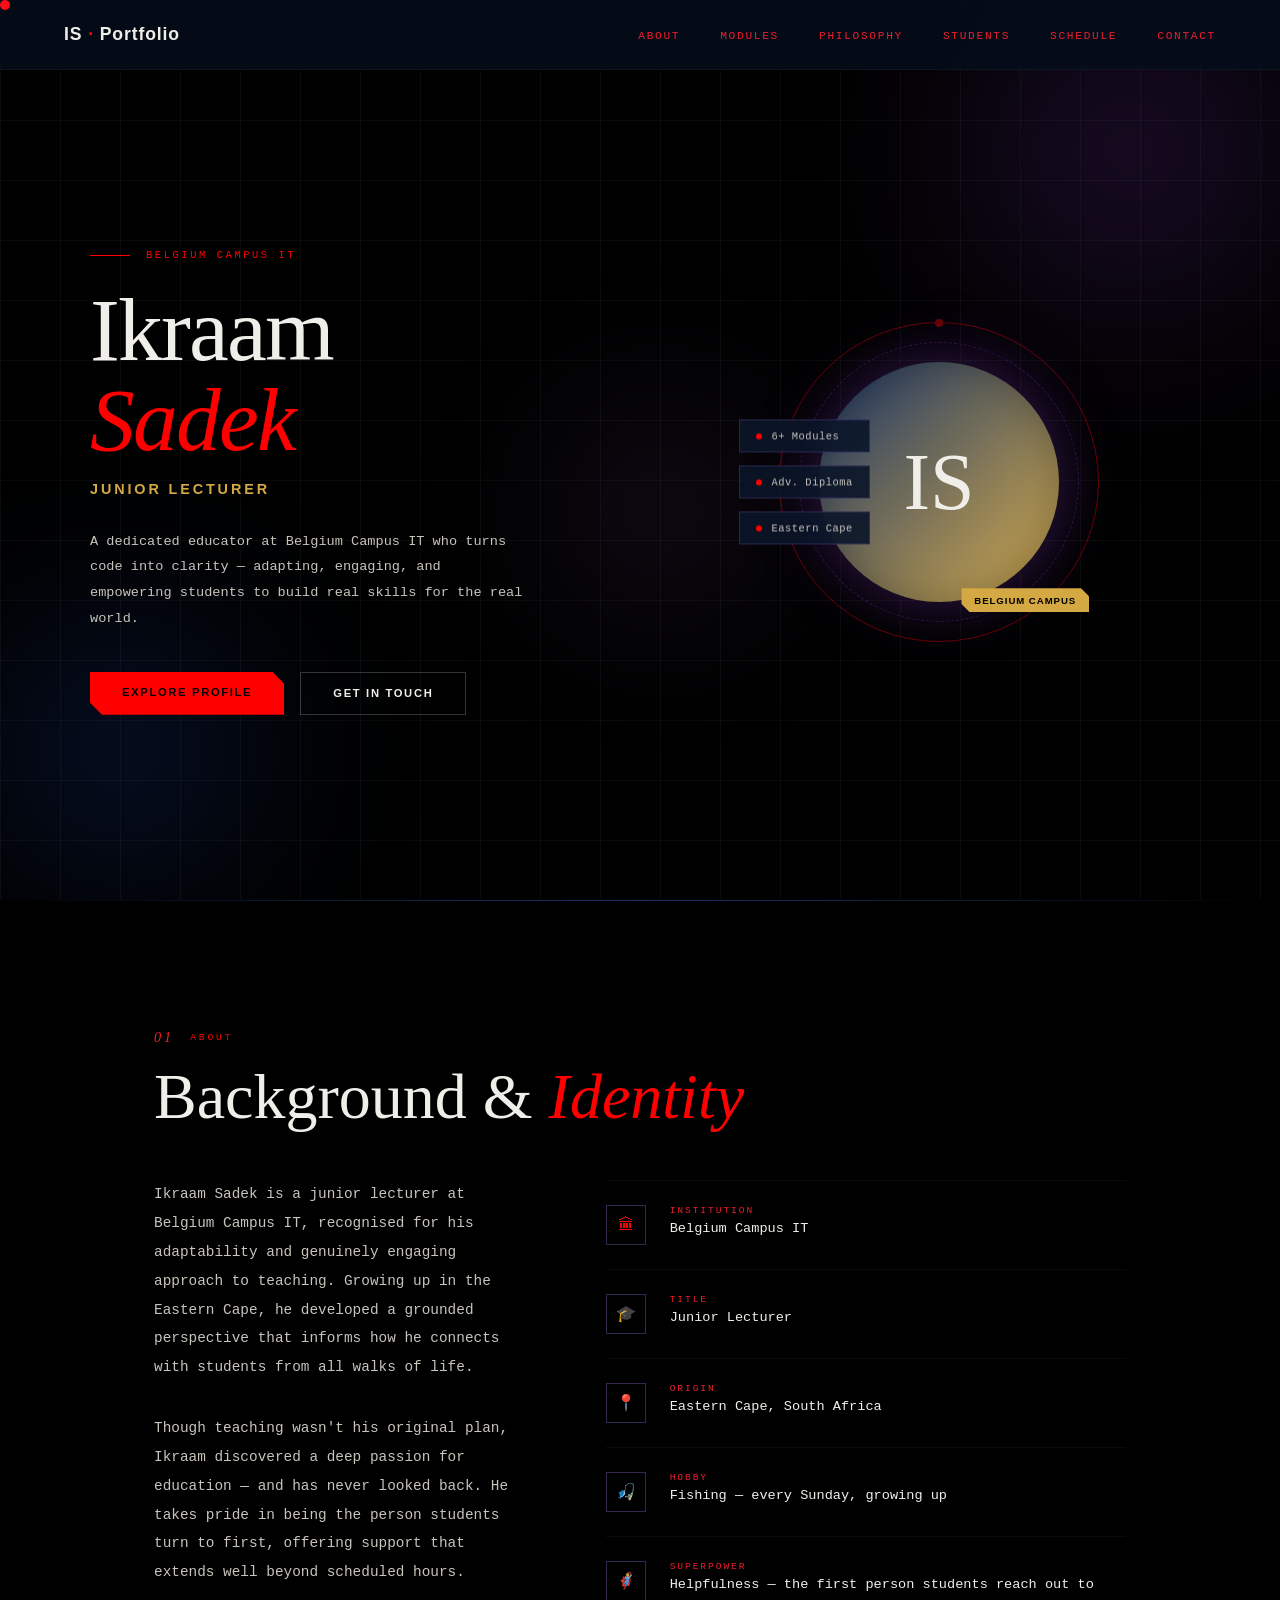
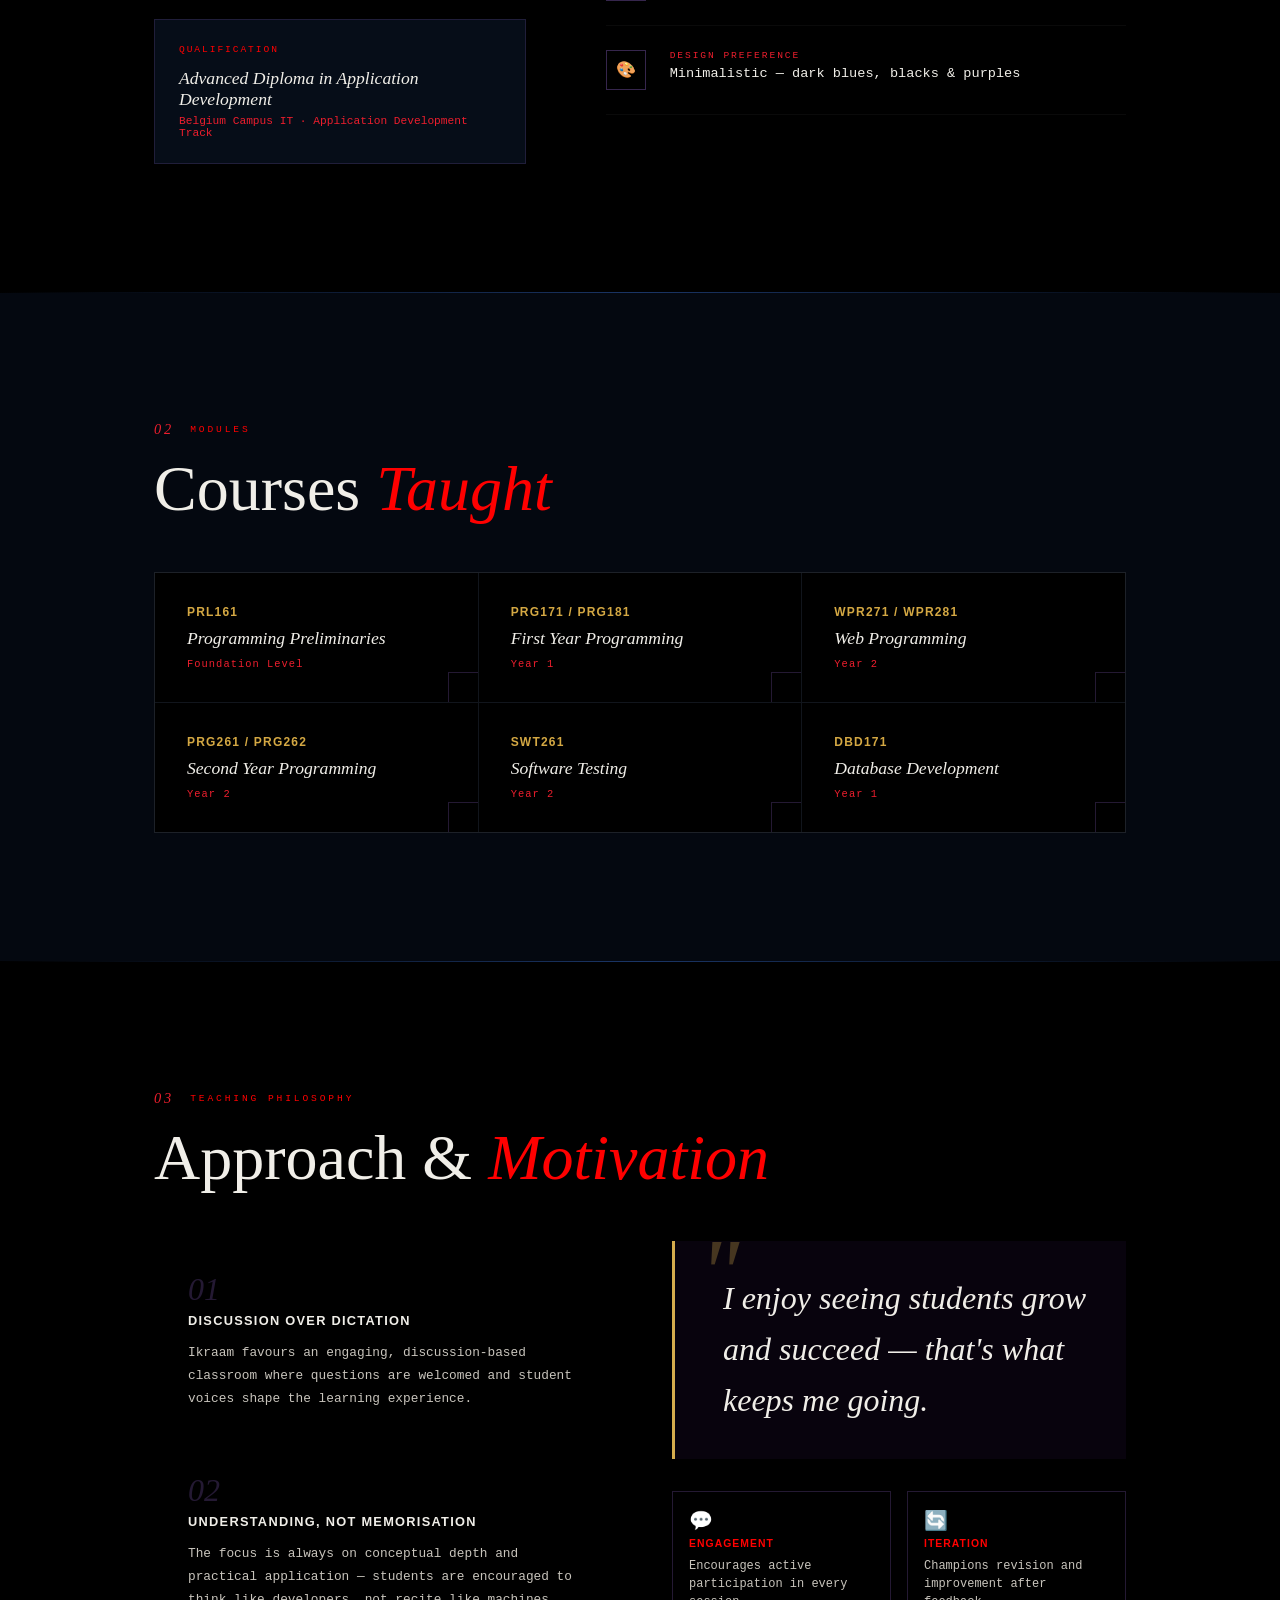
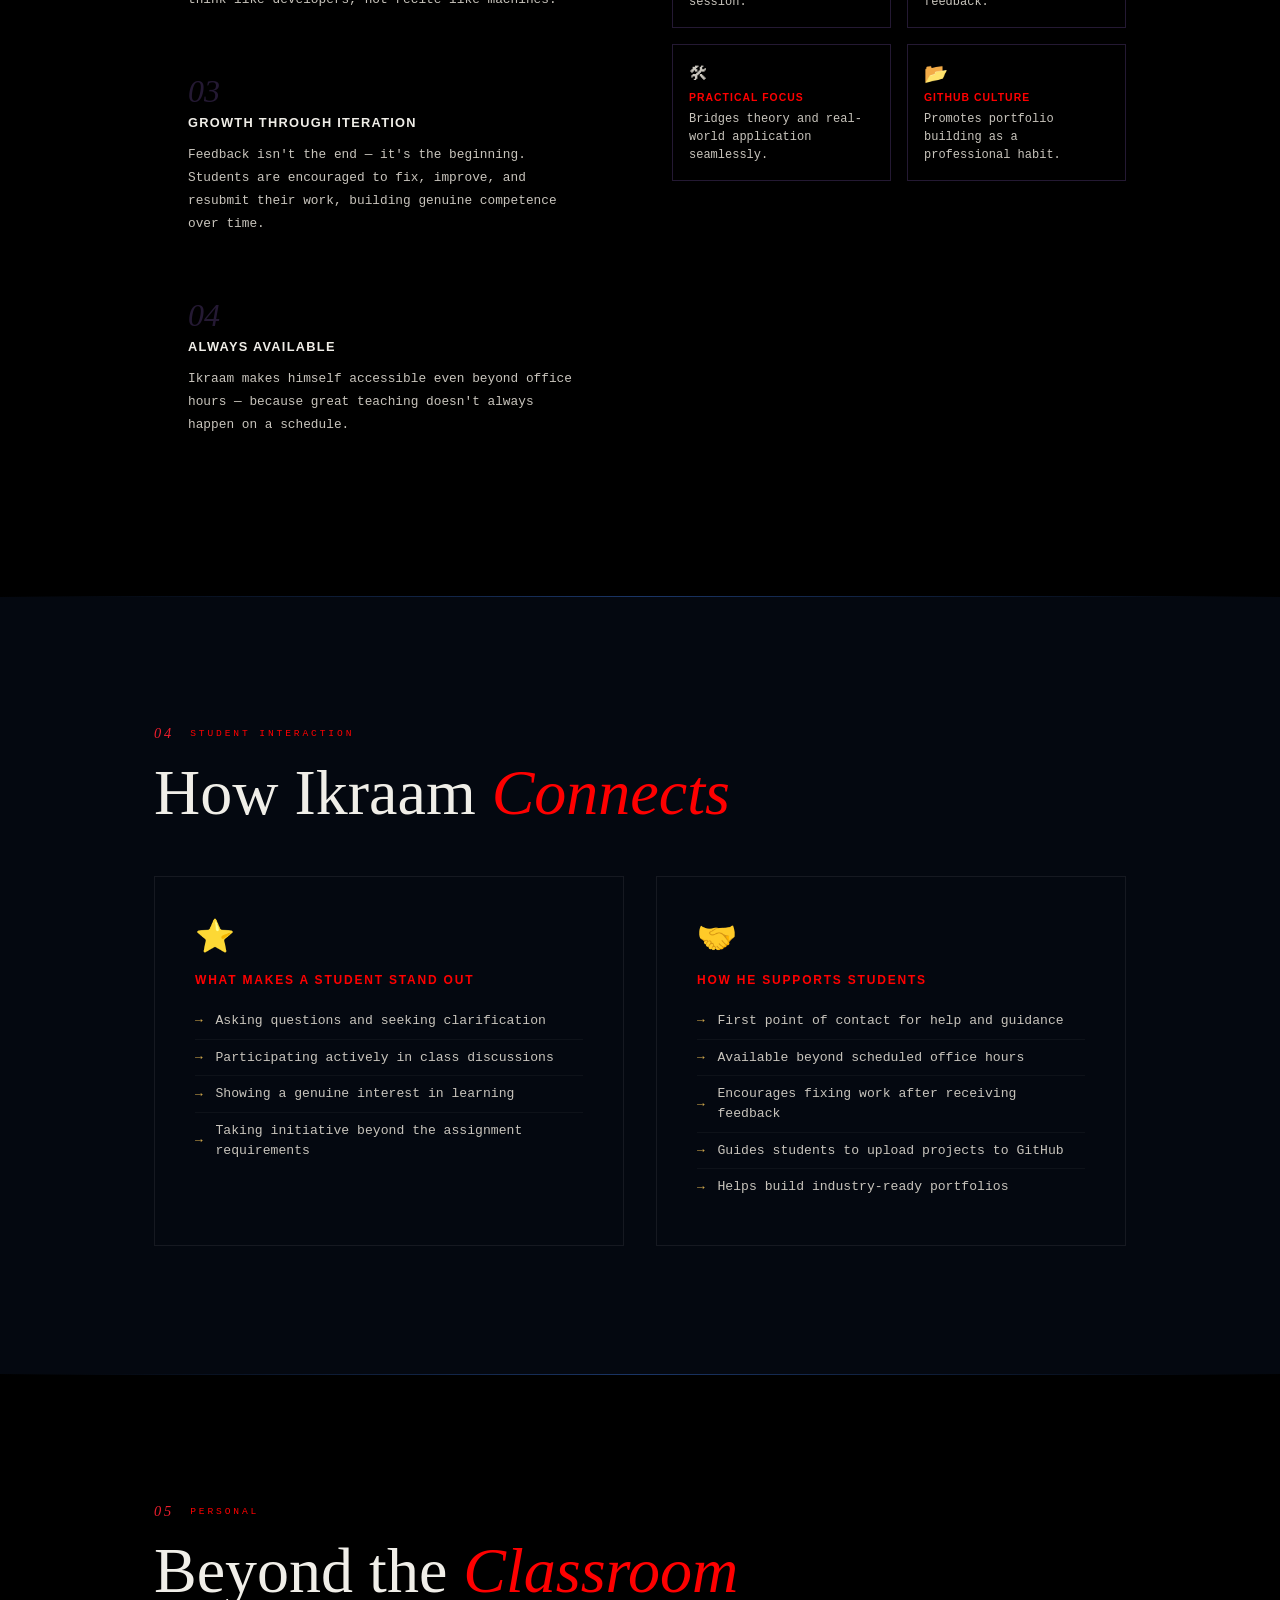
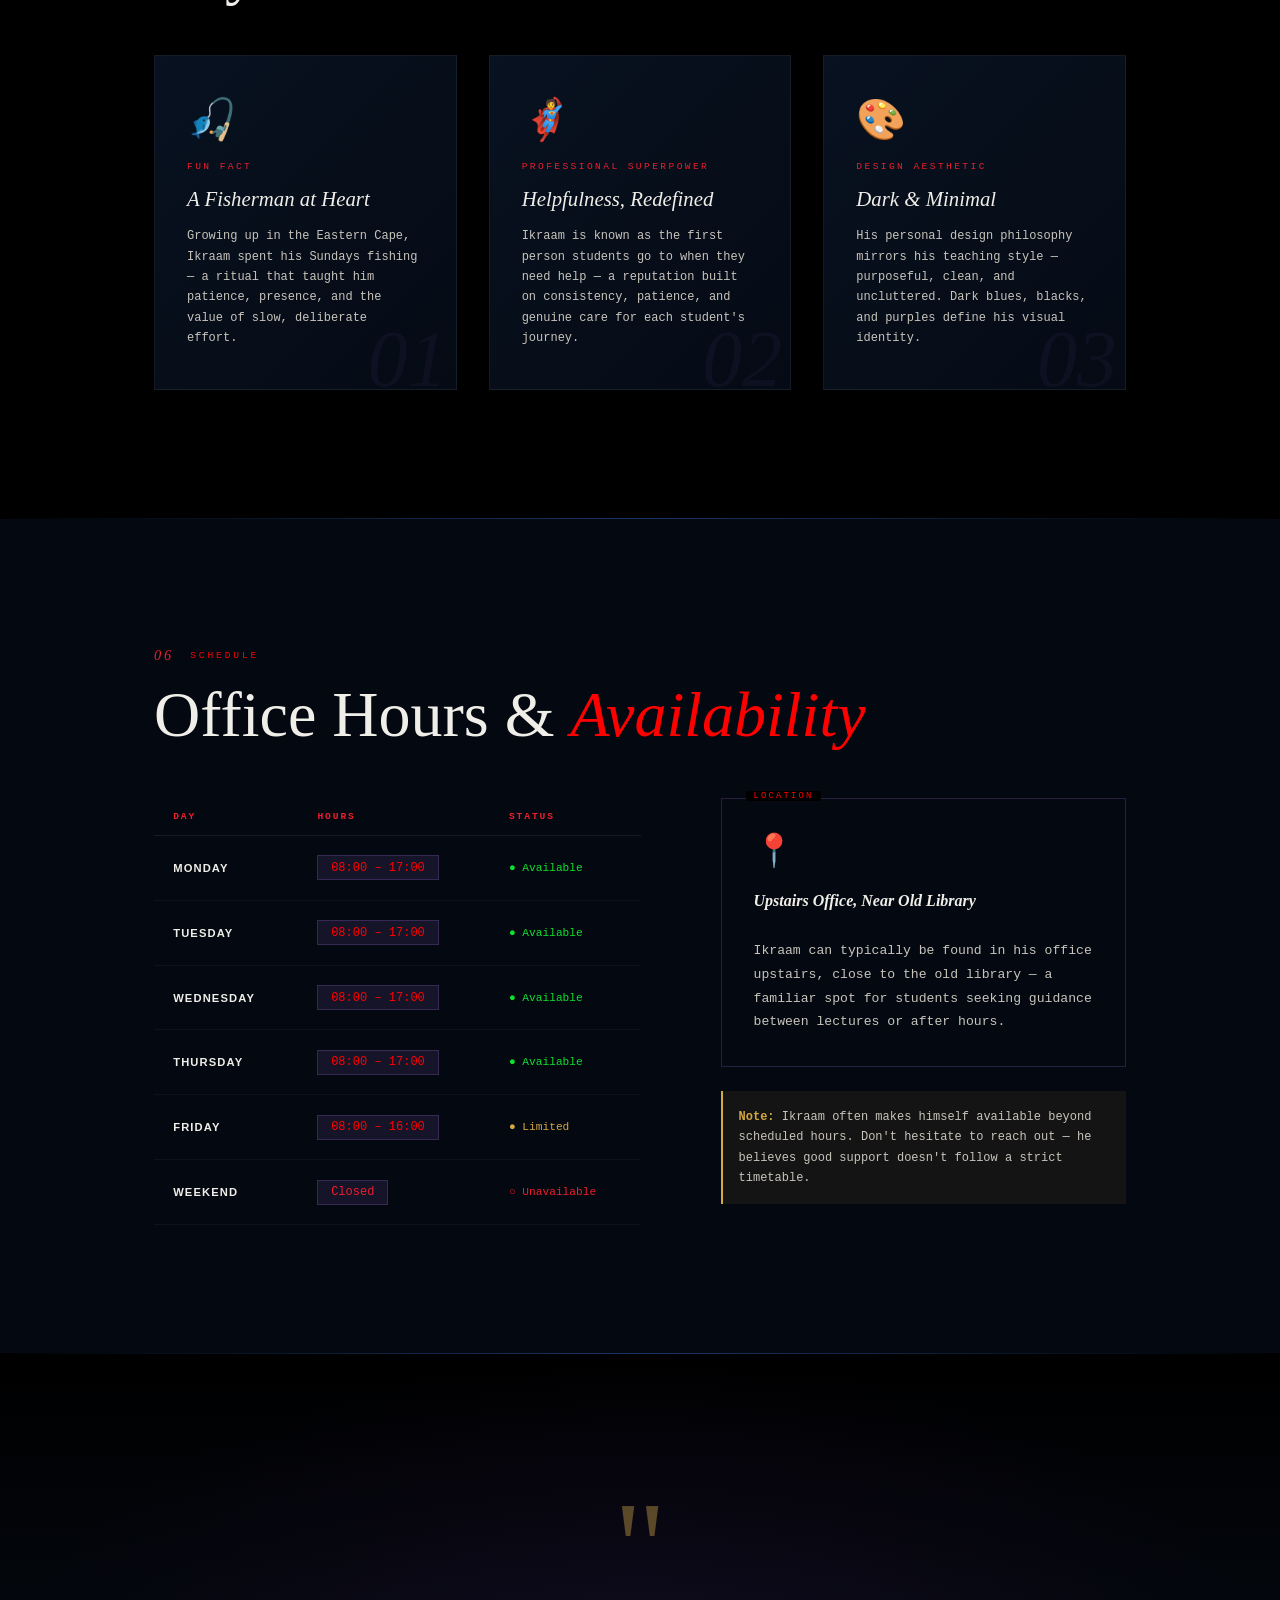
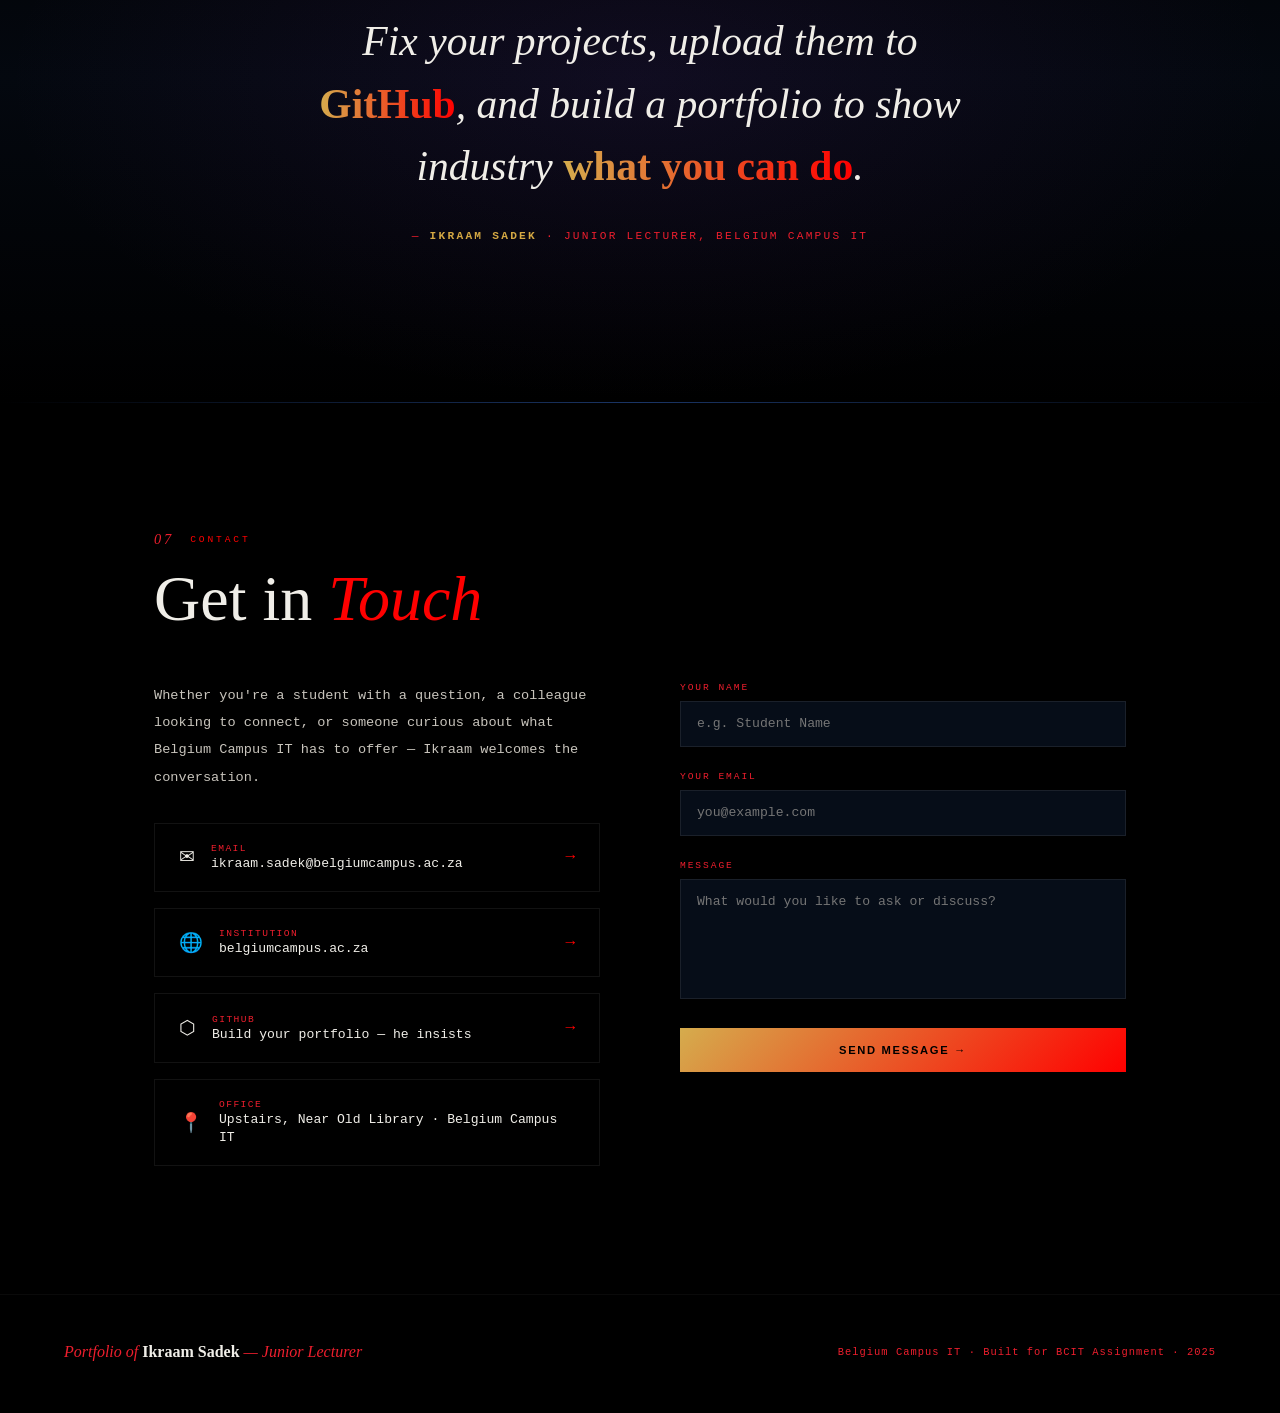
==== commit a8eb30f1: "Replace previous app, index and style" ====
--- a/index.html
+++ b/index.html
@@ -340,22 +340,22 @@
             <tr>
               <td class="day-name">Monday</td>
               <td><span class="time-badge">08:00 – 17:00</span></td>
-              <td style="color:var(--neon-purple);font-size:0.7rem;">● Available</td>
+              <td style="color:var(--green);font-size:0.7rem;">● Available</td>
             </tr>
             <tr>
               <td class="day-name">Tuesday</td>
               <td><span class="time-badge">08:00 – 17:00</span></td>
-              <td style="color:var(--neon-purple);font-size:0.7rem;">● Available</td>
+              <td style="color:var(--green);font-size:0.7rem;">● Available</td>
             </tr>
             <tr>
               <td class="day-name">Wednesday</td>
               <td><span class="time-badge">08:00 – 17:00</span></td>
-              <td style="color:var(--neon-purple);font-size:0.7rem;">● Available</td>
+              <td style="color:var(--green);font-size:0.7rem;">● Available</td>
             </tr>
             <tr>
               <td class="day-name">Thursday</td>
               <td><span class="time-badge">08:00 – 17:00</span></td>
-              <td style="color:var(--neon-purple);font-size:0.7rem;">● Available</td>
+              <td style="color:var(--green);font-size:0.7rem;">● Available</td>
             </tr>
             <tr>
               <td class="day-name">Friday</td>
--- a/style.css
+++ b/style.css
@@ -1,18 +1,19 @@
 
   :root {
-    --navy: #001841;
+    --navy: #000000;
     --deep-blue: #100642;
     --blue: #0f2044;
     --mid-blue: #1a3566;
     --accent-blue: #2255cc;
-    --purple: #6b2fa0;
-    --soft-purple: #9b59d0;
-    --neon-purple: #b47dff;
+    --purple: #d5ac4d;
+    --soft-purple: #d05959;
+    --neon-purple: #ff0000;
     --white: #f0eee8;
     --off-white: #c8c4bc;
-    --muted: #7a7670;
+    --muted: #ed1e2d;
     --gold: #d4a843;
     --grid-line: rgba(255,255,255,0.04);
+    --green: #10e12e;
   }
  
   *, *::before, *::after { box-sizing: border-box; margin: 0; padding: 0; }
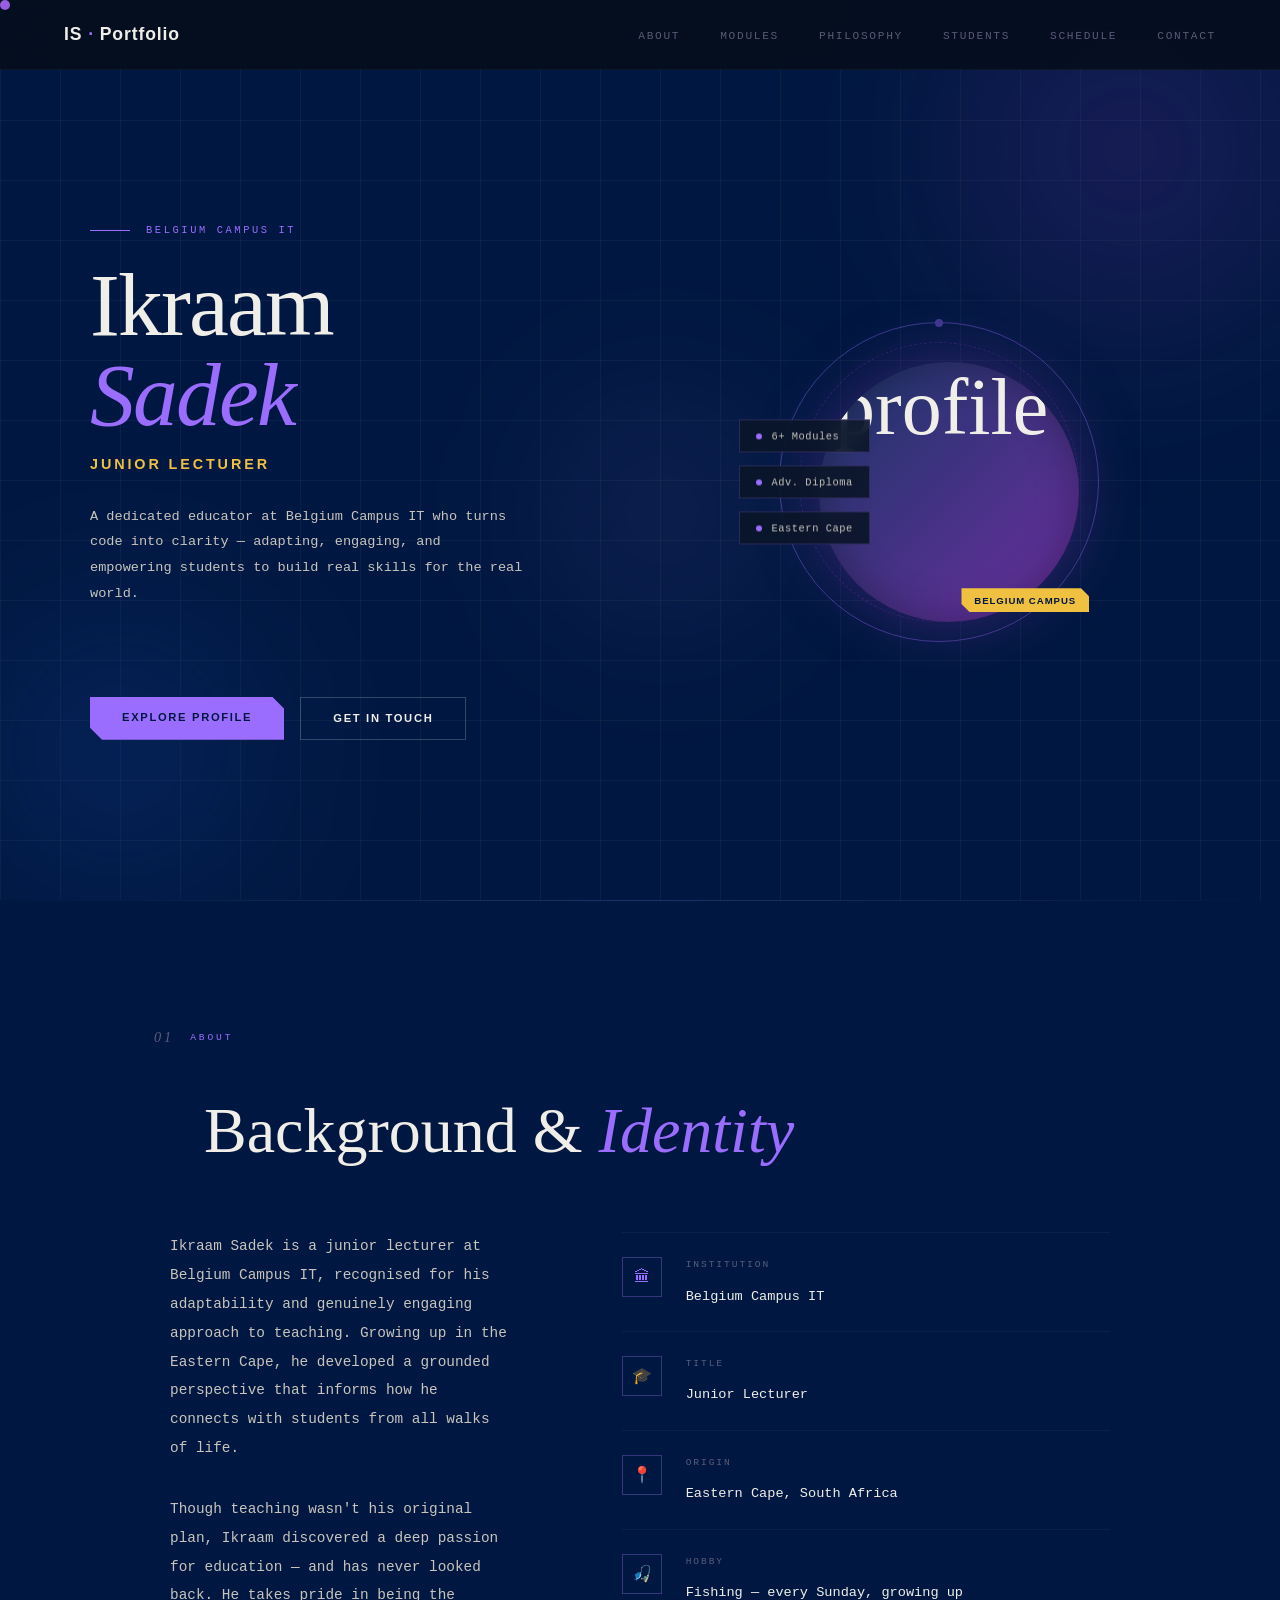
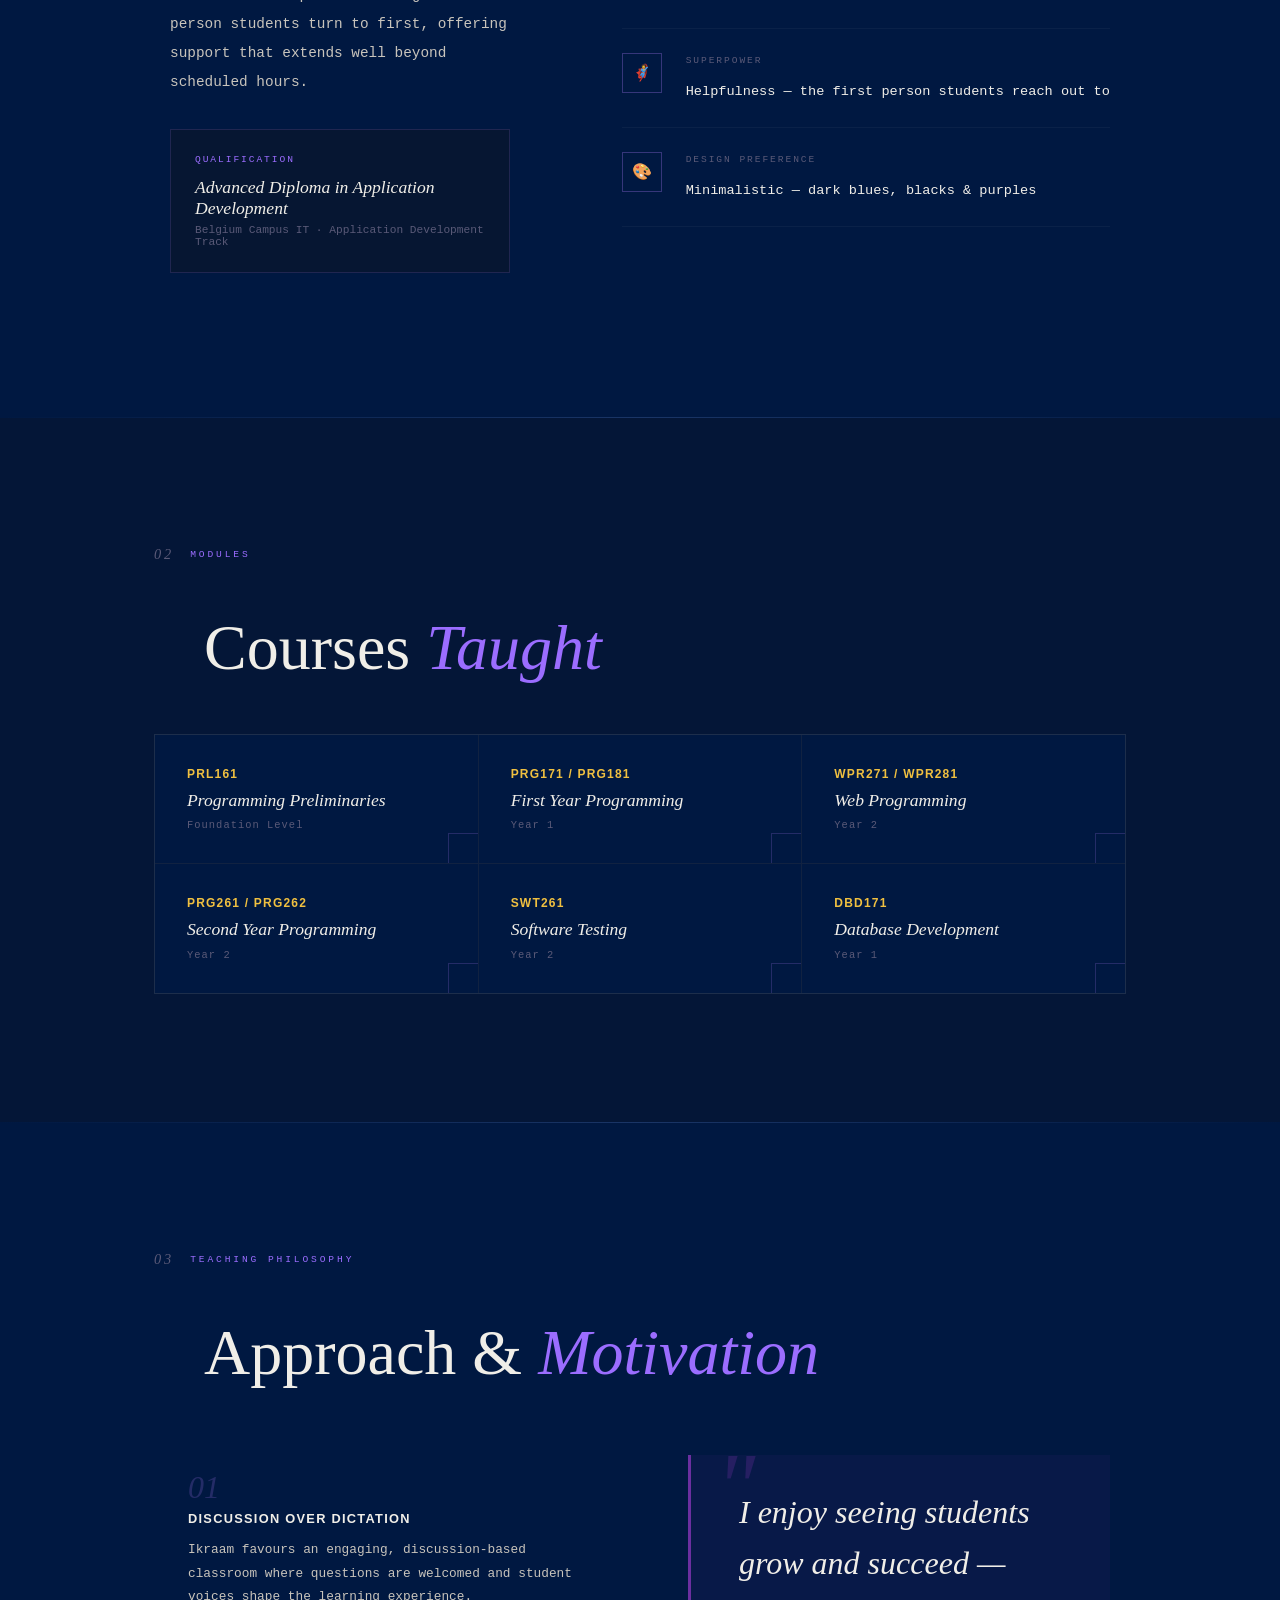
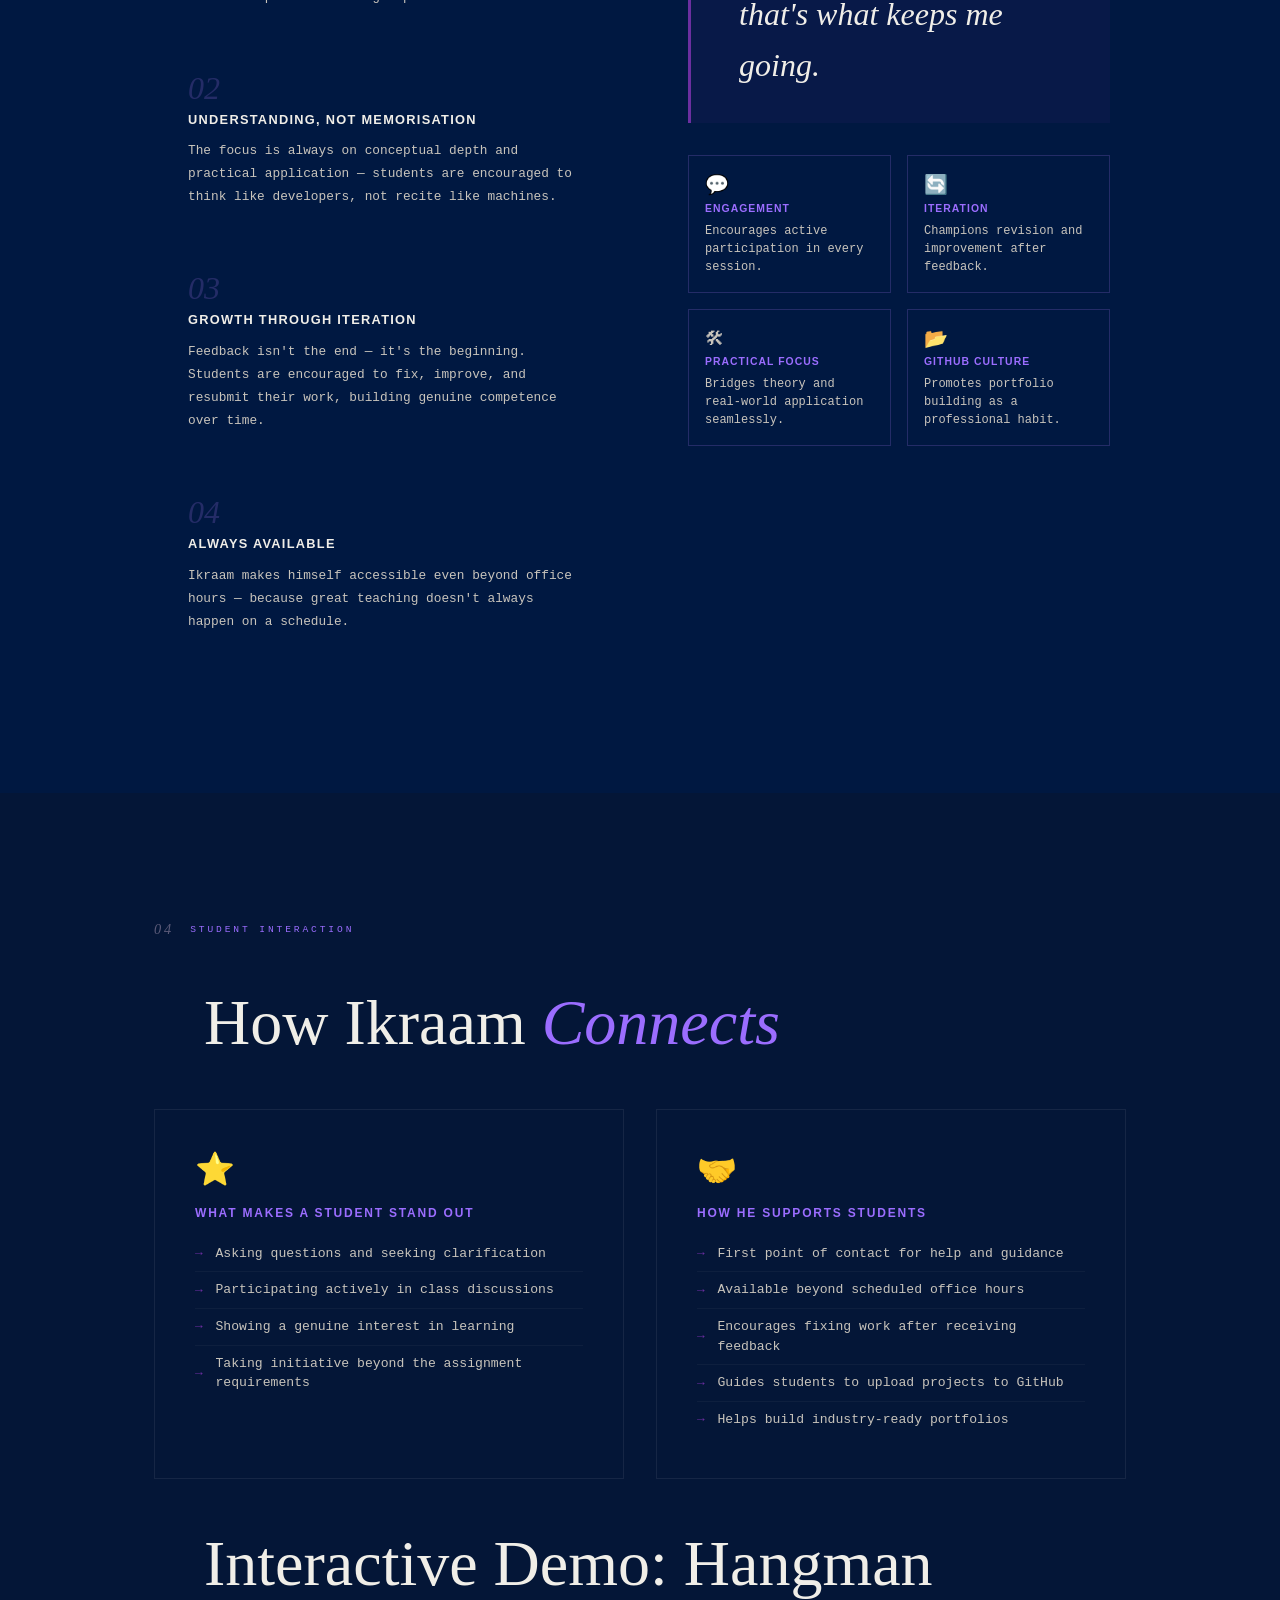
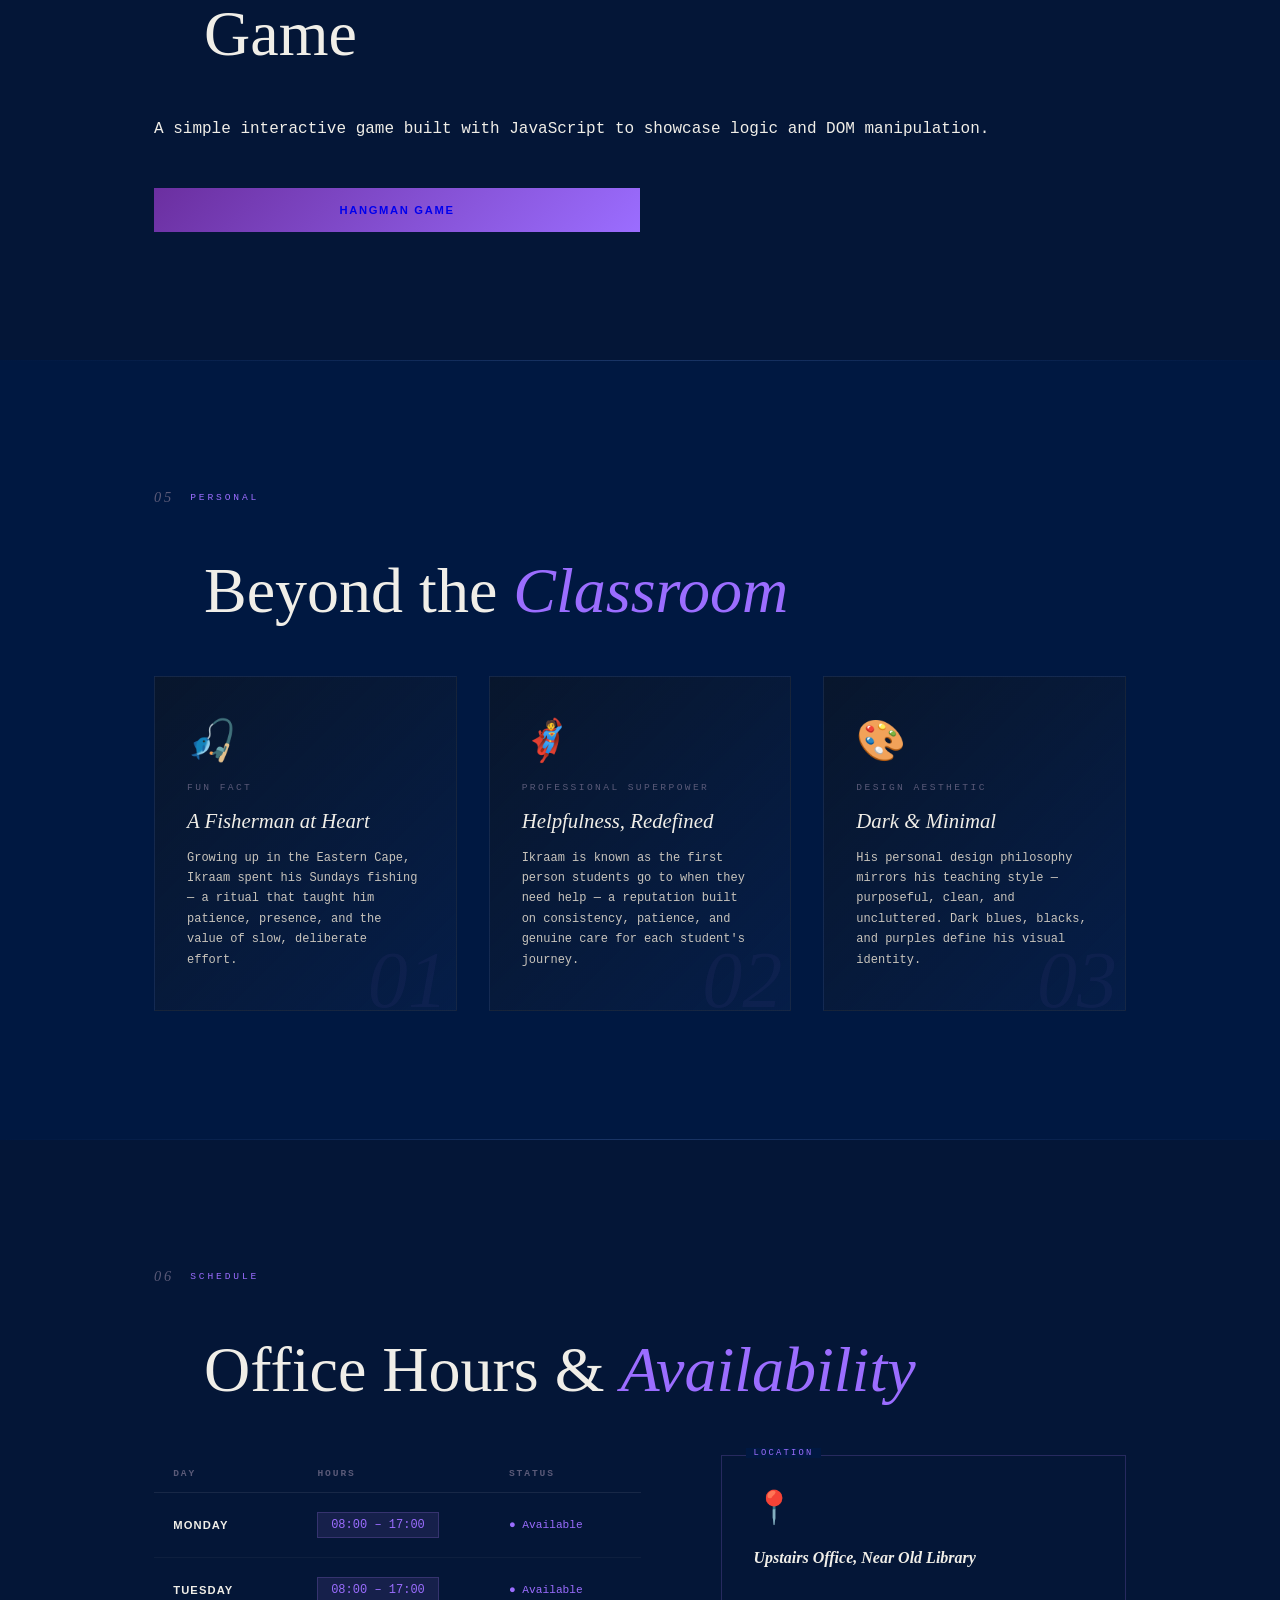
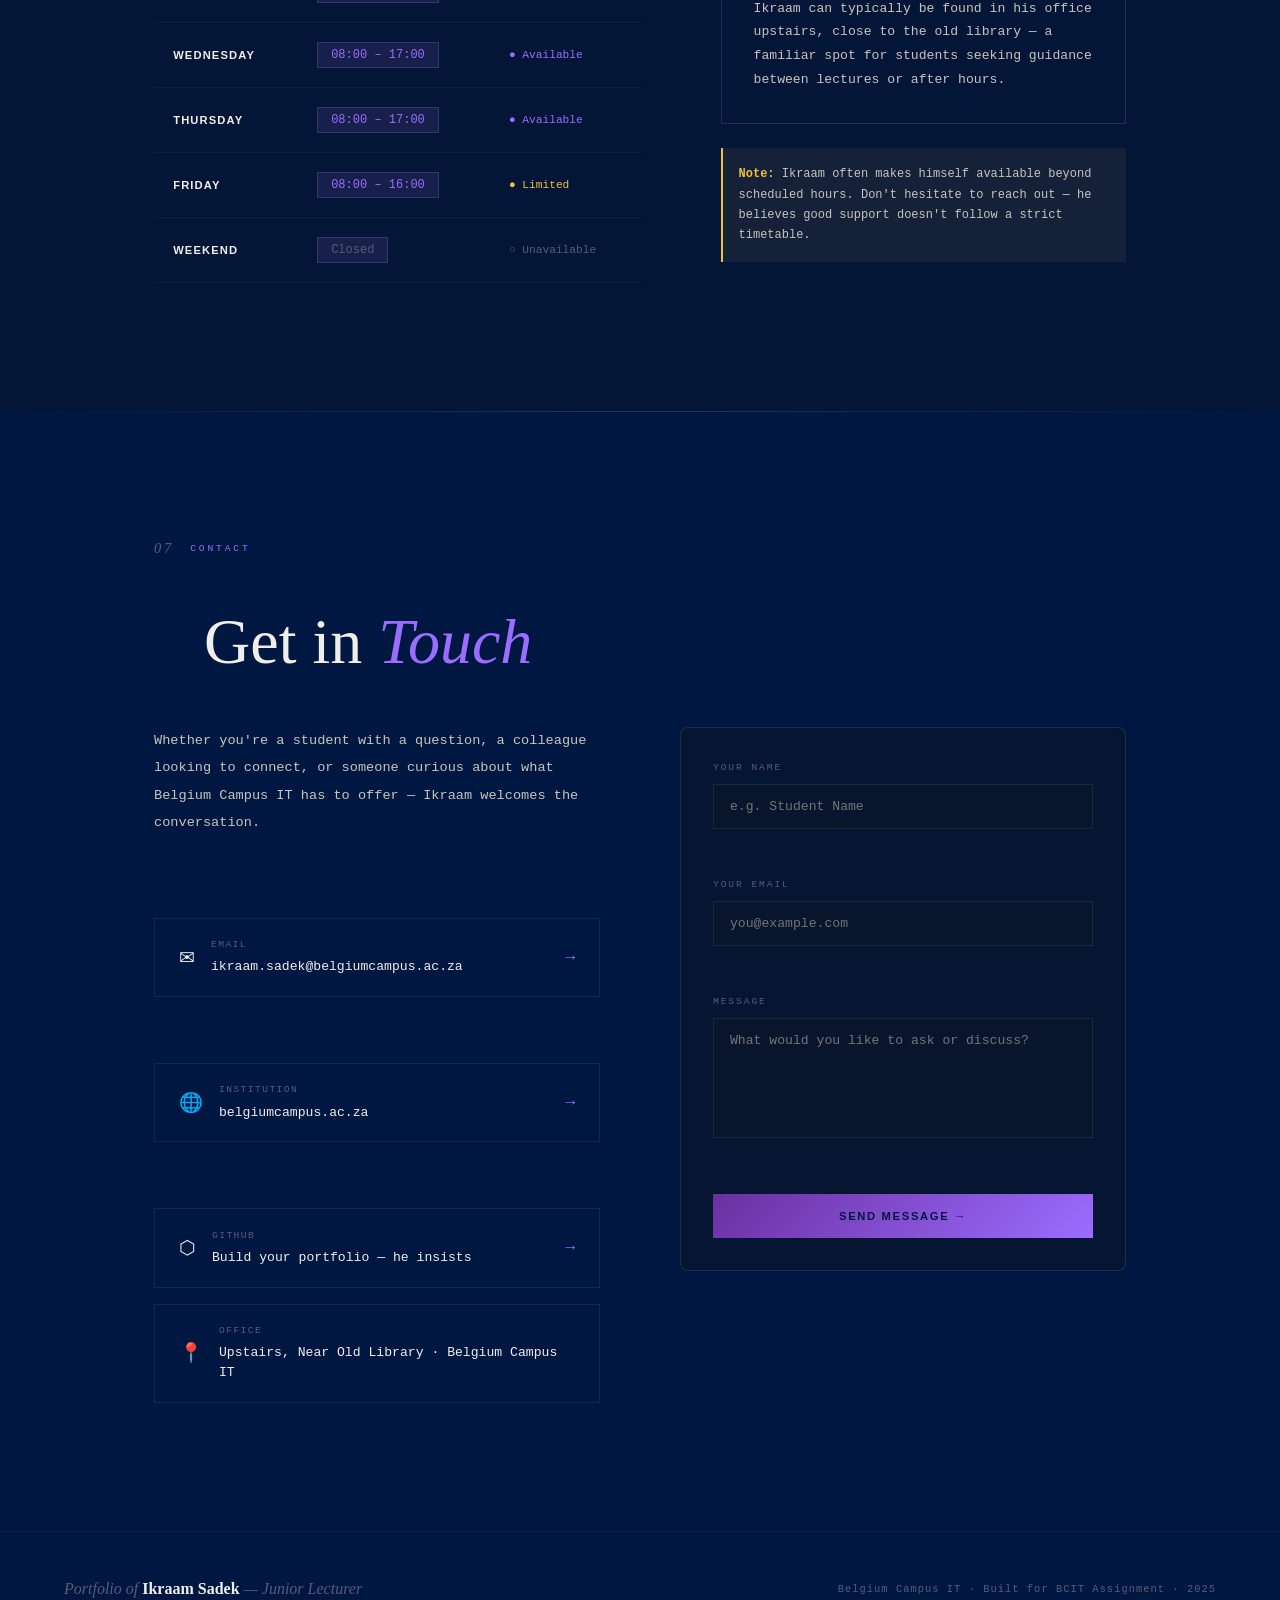
==== commit 22d74910: "Final final lap" ====
--- a/index.html
+++ b/index.html
@@ -1,471 +1,482 @@
 <!DOCTYPE html>
 <html lang="en">
+
 <head>
-<meta charset="UTF-8"/>
-<meta name="viewport" content="width=device-width, initial-scale=1.0"/>
-<title>Ikraam Sadek — Junior Lecturer | Belgium Campus ITversity</title>
-<link rel="stylesheet" href="style.css">
+  <meta charset="UTF-8" />
+  <meta name="viewport" content="width=device-width, initial-scale=1.0" />
+  <title>Ikraam Sadek — Junior Lecturer | Belgium Campus ITversity</title>
+  <link rel="stylesheet" href="style.css">
 </head>
+
 <body>
-<div class="cursor" id="cursor"></div>
-<div class="cursor-ring" id="cursorRing"></div>
-<div class="progress-bar" id="progressBar"></div>
- 
-<!-- NAV -->
-<nav id="navbar">
-  <div class="nav-logo">IS <span>·</span> Portfolio</div>
-  <ul class="nav-links">
-    <li><a href="#about">About</a></li>
-    <li><a href="#modules">Modules</a></li>
-    <li><a href="#philosophy">Philosophy</a></li>
-    <li><a href="#students">Students</a></li>
-    <li><a href="#schedule">Schedule</a></li>
-    <li><a href="#contact">Contact</a></li>
-  </ul>
-  <button class="hamburger" id="hamburger" aria-label="Menu">
-    <span></span><span></span><span></span>
-  </button>
-</nav>
- 
-<div class="mobile-menu" id="mobileMenu">
-  <button class="mobile-close" id="mobileClose">✕</button>
-  <a href="#about" onclick="closeMenu()">About</a>
-  <a href="#modules" onclick="closeMenu()">Modules</a>
-  <a href="#philosophy" onclick="closeMenu()">Philosophy</a>
-  <a href="#students" onclick="closeMenu()">Students</a>
-  <a href="#schedule" onclick="closeMenu()">Schedule</a>
-  <a href="#contact" onclick="closeMenu()">Contact</a>
-</div>
- 
-<!-- HERO -->
-<section id="hero">
-  <div class="hero-bg-orb orb-1"></div>
-  <div class="hero-bg-orb orb-2"></div>
-  <div class="hero-bg-orb orb-3"></div>
- 
-  <div class="hero-content">
-    <div class="hero-text">
-      <div class="eyebrow">Belgium Campus IT</div>
-      <h1 class="hero-name">Ikraam<br><em>Sadek</em></h1>
-      <div class="hero-title">Junior Lecturer</div>
-      <p class="hero-intro">
-        A dedicated educator at Belgium Campus IT who turns code into clarity — 
-        adapting, engaging, and empowering students to build real skills for the real world.
-      </p>
-      <div class="hero-cta">
-        <a href="#about" class="btn-primary">Explore Profile</a>
-        <a href="#contact" class="btn-outline">Get in Touch</a>
-      </div>
-    </div>
- 
-    <div class="hero-visual">
-      <div class="avatar-wrapper">
-        <div class="avatar-ring"></div>
-        <div class="avatar-ring-2"></div>
-        <div class="avatar-core">IS</div>
-        <div class="avatar-badge">Belgium Campus</div>
-        <div class="stat-pills">
-          <div class="stat-pill"><span class="dot"></span><span>6+ Modules</span></div>
-          <div class="stat-pill"><span class="dot"></span><span>Adv. Diploma</span></div>
-          <div class="stat-pill"><span class="dot"></span><span>Eastern Cape</span></div>
-        </div>
-      </div>
-    </div>
+  <div class="cursor" id="cursor"></div>
+  <div class="cursor-ring" id="cursorRing"></div>
+  <div class="progress-bar" id="progressBar"></div>
+
+  <!-- NAV -->
+  <nav id="navbar">
+    <div class="nav-logo">IS <span>·</span> Portfolio</div>
+    <ul class="nav-links">
+      <li><a href="#about">About</a></li>
+      <li><a href="#modules">Modules</a></li>
+      <li><a href="#philosophy">Philosophy</a></li>
+      <li><a href="#students">Students</a></li>
+      <li><a href="#schedule">Schedule</a></li>
+      <li><a href="#contact">Contact</a></li>
+    </ul>
+    <button class="hamburger" id="hamburger" aria-label="Menu">
+      <span></span><span></span><span></span>
+    </button>
+  </nav>
+
+  <div class="mobile-menu" id="mobileMenu">
+    <button class="mobile-close" id="mobileClose">✕</button>
+    <a href="#about" onclick="closeMenu()">About</a>
+    <a href="#modules" onclick="closeMenu()">Modules</a>
+    <a href="#philosophy" onclick="closeMenu()">Philosophy</a>
+    <a href="#students" onclick="closeMenu()">Students</a>
+    <a href="#schedule" onclick="closeMenu()">Schedule</a>
+    <a href="#contact" onclick="closeMenu()">Contact</a>
   </div>
-</section>
- 
-<div class="section-divider"></div>
- 
-<!-- ABOUT -->
-<section id="about">
-  <div class="section-inner">
-    <div class="section-label" data-num="01">About</div>
-    <h2 class="section-heading">Background &amp; <em>Identity</em></h2>
-    <div class="about-grid">
-      <div class="about-left reveal">
-        <p class="about-text">
-          Ikraam Sadek is a junior lecturer at Belgium Campus IT, recognised for his adaptability and genuinely engaging approach to teaching. Growing up in the Eastern Cape, he developed a grounded perspective that informs how he connects with students from all walks of life.
+
+  <!-- HERO -->
+  <section id="hero">
+    <div class="hero-bg-orb orb-1"></div>
+    <div class="hero-bg-orb orb-2"></div>
+    <div class="hero-bg-orb orb-3"></div>
+
+    <div class="hero-content">
+      <div class="hero-text">
+        <div class="eyebrow">Belgium Campus IT</div>
+        <h1 class="hero-name">Ikraam<br><em>Sadek</em></h1>
+        <div class="hero-title">Junior Lecturer</div>
+        <p class="hero-intro">
+          A dedicated educator at Belgium Campus IT who turns code into clarity —
+          adapting, engaging, and empowering students to build real skills for the real world.
         </p>
-        <p class="about-text">
-          Though teaching wasn't his original plan, Ikraam discovered a deep passion for education — and has never looked back. He takes pride in being the person students turn to first, offering support that extends well beyond scheduled hours.
-        </p>
-        <div class="qual-card">
-          <div class="label">Qualification</div>
-          <p>Advanced Diploma in Application Development</p>
-          <small>Belgium Campus IT · Application Development Track</small>
-        </div>
-      </div>
-      <div class="about-right reveal reveal-delay-2">
-        <div class="info-row">
-          <div class="icon-box">🏛</div>
-          <div class="info-content">
-            <div class="info-label">Institution</div>
-            <div class="info-value">Belgium Campus IT</div>
-          </div>
-        </div>
-        <div class="info-row">
-          <div class="icon-box">🎓</div>
-          <div class="info-content">
-            <div class="info-label">Title</div>
-            <div class="info-value">Junior Lecturer</div>
-          </div>
-        </div>
-        <div class="info-row">
-          <div class="icon-box">📍</div>
-          <div class="info-content">
-            <div class="info-label">Origin</div>
-            <div class="info-value">Eastern Cape, South Africa</div>
-          </div>
-        </div>
-        <div class="info-row">
-          <div class="icon-box">🎣</div>
-          <div class="info-content">
-            <div class="info-label">Hobby</div>
-            <div class="info-value">Fishing — every Sunday, growing up</div>
-          </div>
-        </div>
-        <div class="info-row">
-          <div class="icon-box">🦸</div>
-          <div class="info-content">
-            <div class="info-label">Superpower</div>
-            <div class="info-value">Helpfulness — the first person students reach out to</div>
-          </div>
-        </div>
-        <div class="info-row">
-          <div class="icon-box">🎨</div>
-          <div class="info-content">
-            <div class="info-label">Design Preference</div>
-            <div class="info-value">Minimalistic — dark blues, blacks &amp; purples</div>
-          </div>
-        </div>
-      </div>
-    </div>
-  </div>
-</section>
- 
-<div class="section-divider"></div>
- 
-<!-- MODULES -->
-<section id="modules">
-  <div class="section-inner">
-    <div class="section-label" data-num="02">Modules</div>
-    <h2 class="section-heading">Courses <em>Taught</em></h2>
-    <div class="modules-grid">
-      <div class="module-card reveal">
-        <div class="module-code">PRL161</div>
-        <div class="module-name">Programming Preliminaries</div>
-        <div class="module-year">Foundation Level</div>
-        <div class="corner-accent"></div>
-      </div>
-      <div class="module-card reveal reveal-delay-1">
-        <div class="module-code">PRG171 / PRG181</div>
-        <div class="module-name">First Year Programming</div>
-        <div class="module-year">Year 1</div>
-        <div class="corner-accent"></div>
-      </div>
-      <div class="module-card reveal reveal-delay-2">
-        <div class="module-code">WPR271 / WPR281</div>
-        <div class="module-name">Web Programming</div>
-        <div class="module-year">Year 2</div>
-        <div class="corner-accent"></div>
-      </div>
-      <div class="module-card reveal reveal-delay-1">
-        <div class="module-code">PRG261 / PRG262</div>
-        <div class="module-name">Second Year Programming</div>
-        <div class="module-year">Year 2</div>
-        <div class="corner-accent"></div>
-      </div>
-      <div class="module-card reveal reveal-delay-2">
-        <div class="module-code">SWT261</div>
-        <div class="module-name">Software Testing</div>
-        <div class="module-year">Year 2</div>
-        <div class="corner-accent"></div>
-      </div>
-      <div class="module-card reveal reveal-delay-3">
-        <div class="module-code">DBD171</div>
-        <div class="module-name">Database Development</div>
-        <div class="module-year">Year 1</div>
-        <div class="corner-accent"></div>
-      </div>
-    </div>
-  </div>
-</section>
- 
-<div class="section-divider"></div>
- 
-<!-- PHILOSOPHY -->
-<section id="philosophy">
-  <div class="section-inner">
-    <div class="section-label" data-num="03">Teaching Philosophy</div>
-    <h2 class="section-heading">Approach &amp; <em>Motivation</em></h2>
-    <div class="philosophy-layout">
-      <div class="philosophy-pillars reveal">
-        <div class="pillar">
-          <div class="pillar-num">01</div>
-          <div class="pillar-title">Discussion Over Dictation</div>
-          <div class="pillar-desc">Ikraam favours an engaging, discussion-based classroom where questions are welcomed and student voices shape the learning experience.</div>
-        </div>
-        <div class="pillar">
-          <div class="pillar-num">02</div>
-          <div class="pillar-title">Understanding, Not Memorisation</div>
-          <div class="pillar-desc">The focus is always on conceptual depth and practical application — students are encouraged to think like developers, not recite like machines.</div>
-        </div>
-        <div class="pillar">
-          <div class="pillar-num">03</div>
-          <div class="pillar-title">Growth Through Iteration</div>
-          <div class="pillar-desc">Feedback isn't the end — it's the beginning. Students are encouraged to fix, improve, and resubmit their work, building genuine competence over time.</div>
-        </div>
-        <div class="pillar">
-          <div class="pillar-num">04</div>
-          <div class="pillar-title">Always Available</div>
-          <div class="pillar-desc">Ikraam makes himself accessible even beyond office hours — because great teaching doesn't always happen on a schedule.</div>
-        </div>
-      </div>
- 
-      <div class="philosophy-right reveal reveal-delay-2">
-        <div class="big-quote">
-          I enjoy seeing students grow and succeed — that's what keeps me going.
-        </div>
-        <div class="traits-grid" style="margin-top:2rem;">
-          <div class="trait-chip">
-            <span class="t-icon">💬</span>
-            <span class="t-label">Engagement</span>
-            Encourages active participation in every session.
-          </div>
-          <div class="trait-chip">
-            <span class="t-icon">🔄</span>
-            <span class="t-label">Iteration</span>
-            Champions revision and improvement after feedback.
-          </div>
-          <div class="trait-chip">
-            <span class="t-icon">🛠</span>
-            <span class="t-label">Practical Focus</span>
-            Bridges theory and real-world application seamlessly.
-          </div>
-          <div class="trait-chip">
-            <span class="t-icon">📂</span>
-            <span class="t-label">GitHub Culture</span>
-            Promotes portfolio building as a professional habit.
-          </div>
-        </div>
-      </div>
-    </div>
-  </div>
-</section>
- 
-<div class="section-divider"></div>
- 
-<!-- STUDENTS -->
-<section id="students">
-  <div class="section-inner">
-    <div class="section-label" data-num="04">Student Interaction</div>
-    <h2 class="section-heading">How Ikraam <em>Connects</em></h2>
-    <div class="students-grid">
-      <div class="student-card reveal">
-        <div class="student-card-icon">⭐</div>
-        <div class="student-card-title">What Makes a Student Stand Out</div>
-        <ul>
-          <li>Asking questions and seeking clarification</li>
-          <li>Participating actively in class discussions</li>
-          <li>Showing a genuine interest in learning</li>
-          <li>Taking initiative beyond the assignment requirements</li>
-        </ul>
-      </div>
-      <div class="student-card reveal reveal-delay-2">
-        <div class="student-card-icon">🤝</div>
-        <div class="student-card-title">How He Supports Students</div>
-        <ul>
-          <li>First point of contact for help and guidance</li>
-          <li>Available beyond scheduled office hours</li>
-          <li>Encourages fixing work after receiving feedback</li>
-          <li>Guides students to upload projects to GitHub</li>
-          <li>Helps build industry-ready portfolios</li>
-        </ul>
-      </div>
-    </div>
-  </div>
-</section>
- 
-<div class="section-divider"></div>
- 
-<!-- PERSONAL -->
-<section id="personal">
-  <div class="section-inner">
-    <div class="section-label" data-num="05">Personal</div>
-    <h2 class="section-heading">Beyond the <em>Classroom</em></h2>
-    <div class="personal-grid">
-      <div class="personal-card reveal">
-        <span class="p-icon">🎣</span>
-        <div class="p-label">Fun Fact</div>
-        <div class="p-value">A Fisherman at Heart</div>
-        <div class="p-desc">Growing up in the Eastern Cape, Ikraam spent his Sundays fishing — a ritual that taught him patience, presence, and the value of slow, deliberate effort.</div>
-        <div class="card-bg-num">01</div>
-      </div>
-      <div class="personal-card reveal reveal-delay-2">
-        <span class="p-icon">🦸</span>
-        <div class="p-label">Professional Superpower</div>
-        <div class="p-value">Helpfulness, Redefined</div>
-        <div class="p-desc">Ikraam is known as the first person students go to when they need help — a reputation built on consistency, patience, and genuine care for each student's journey.</div>
-        <div class="card-bg-num">02</div>
-      </div>
-      <div class="personal-card reveal reveal-delay-3">
-        <span class="p-icon">🎨</span>
-        <div class="p-label">Design Aesthetic</div>
-        <div class="p-value">Dark &amp; Minimal</div>
-        <div class="p-desc">His personal design philosophy mirrors his teaching style — purposeful, clean, and uncluttered. Dark blues, blacks, and purples define his visual identity.</div>
-        <div class="card-bg-num">03</div>
-      </div>
-    </div>
-  </div>
-</section>
- 
-<div class="section-divider"></div>
- 
-<!-- SCHEDULE -->
-<section id="schedule">
-  <div class="section-inner">
-    <div class="section-label" data-num="06">Schedule</div>
-    <h2 class="section-heading">Office Hours &amp; <em>Availability</em></h2>
-    <div class="schedule-layout">
-      <div class="reveal">
-        <table class="schedule-table">
-          <thead>
-            <tr>
-              <th>Day</th>
-              <th>Hours</th>
-              <th>Status</th>
-            </tr>
-          </thead>
-          <tbody>
-            <tr>
-              <td class="day-name">Monday</td>
-              <td><span class="time-badge">08:00 – 17:00</span></td>
-              <td style="color:var(--green);font-size:0.7rem;">● Available</td>
-            </tr>
-            <tr>
-              <td class="day-name">Tuesday</td>
-              <td><span class="time-badge">08:00 – 17:00</span></td>
-              <td style="color:var(--green);font-size:0.7rem;">● Available</td>
-            </tr>
-            <tr>
-              <td class="day-name">Wednesday</td>
-              <td><span class="time-badge">08:00 – 17:00</span></td>
-              <td style="color:var(--green);font-size:0.7rem;">● Available</td>
-            </tr>
-            <tr>
-              <td class="day-name">Thursday</td>
-              <td><span class="time-badge">08:00 – 17:00</span></td>
-              <td style="color:var(--green);font-size:0.7rem;">● Available</td>
-            </tr>
-            <tr>
-              <td class="day-name">Friday</td>
-              <td><span class="time-badge">08:00 – 16:00</span></td>
-              <td style="color:var(--gold);font-size:0.7rem;">● Limited</td>
-            </tr>
-            <tr>
-              <td class="day-name">Weekend</td>
-              <td><span class="time-badge" style="color:var(--muted);">Closed</span></td>
-              <td style="color:var(--muted);font-size:0.7rem;">○ Unavailable</td>
-            </tr>
-          </tbody>
-        </table>
-      </div>
- 
-      <div class="reveal reveal-delay-2">
-        <div class="location-card">
-          <div class="loc-icon">📍</div>
-          <p><strong>Upstairs Office, Near Old Library</strong><br><br>
-          Ikraam can typically be found in his office upstairs, close to the old library — a familiar spot for students seeking guidance between lectures or after hours.</p>
-        </div>
-        <div class="availability-note">
-          <strong>Note:</strong> Ikraam often makes himself available beyond scheduled hours. Don't hesitate to reach out — he believes good support doesn't follow a strict timetable.
-        </div>
-      </div>
-    </div>
-  </div>
-</section>
- 
-<div class="section-divider"></div>
- 
-<!-- QUOTE -->
-<section id="quote">
-  <div class="quote-inner reveal">
-    <span class="quote-mark">"</span>
-    <p class="quote-text">
-      Fix your projects, upload them to <span class="highlight">GitHub</span>, and build a portfolio to show industry <span class="highlight">what you can do</span>.
-    </p>
-    <div class="quote-attr">— <strong>Ikraam Sadek</strong> · Junior Lecturer, Belgium Campus IT</div>
-  </div>
-</section>
- 
-<div class="section-divider"></div>
- 
-<!-- CONTACT -->
-<section id="contact">
-  <div class="section-inner">
-    <div class="section-label" data-num="07">Contact</div>
-    <h2 class="section-heading">Get in <em>Touch</em></h2>
-    <div class="contact-layout">
-      <div class="contact-text reveal">
-        <p>Whether you're a student with a question, a colleague looking to connect, or someone curious about what Belgium Campus IT has to offer — Ikraam welcomes the conversation.</p>
-        <div class="contact-links">
-          <a href="mailto:ikraam.sadek@belgiumcampus.ac.za" class="contact-link">
-            <span class="cl-icon">✉</span>
-            <span class="cl-text">
-              <span class="cl-label">Email</span>
-              <span class="cl-value">ikraam.sadek@belgiumcampus.ac.za</span>
-            </span>
-            <span class="cl-arrow">→</span>
-          </a>
-          <a href="https://belgiumcampus.ac.za" target="_blank" class="contact-link">
-            <span class="cl-icon">🌐</span>
-            <span class="cl-text">
-              <span class="cl-label">Institution</span>
-              <span class="cl-value">belgiumcampus.ac.za</span>
-            </span>
-            <span class="cl-arrow">→</span>
-          </a>
-          <a href="https://github.com" target="_blank" class="contact-link">
-            <span class="cl-icon">⬡</span>
-            <span class="cl-text">
-              <span class="cl-label">GitHub</span>
-              <span class="cl-value">Build your portfolio — he insists</span>
-            </span>
-            <span class="cl-arrow">→</span>
-          </a>
-          <div class="contact-link" style="cursor:default;">
-            <span class="cl-icon">📍</span>
-            <span class="cl-text">
-              <span class="cl-label">Office</span>
-              <span class="cl-value">Upstairs, Near Old Library · Belgium Campus IT</span>
-            </span>
-          </div>
-        </div>
-      </div>
- 
-      <div class="contact-form-side reveal reveal-delay-2">
-        <div class="form-group">
-          <label>Your Name</label>
-          <input type="text" placeholder="e.g. Student Name">
-        </div>
-        <div class="form-group">
-          <label>Your Email</label>
-          <input type="email" placeholder="you@example.com">
-        </div>
-        <div class="form-group">
-          <label>Message</label>
-          <textarea placeholder="What would you like to ask or discuss?"></textarea>
-        </div>
-        <button class="form-submit" onclick="handleFormSubmit(this)">Send Message →</button>
-      </div>
-    </div>
-  </div>
-</section>
- 
-<footer>
-  <div class="f-left">Portfolio of <strong>Ikraam Sadek</strong> — Junior Lecturer</div>
-  <div class="f-right">Belgium Campus IT · Built for BCIT Assignment · 2025</div>
-</footer>
-<script src="app.js"></script>
+        <div class="hero-cta">
+          <a href="#about" class="btn-primary">Explore Profile</a>
+          <a href="#contact" class="btn-outline">Get in Touch</a>
+        </div>
+      </div>
+
+      <div class="hero-visual">
+        <div class="avatar-wrapper">
+          <div class="avatar-ring"></div>
+          <div class="avatar-ring-2"></div>
+          <div class="avatar-core">
+            <img src="photos/IS.png" alt="profile">
+          </div>
+          <div class="avatar-badge">Belgium Campus</div>
+          <div class="stat-pills">
+            <div class="stat-pill"><span class="dot"></span><span>6+ Modules</span></div>
+            <div class="stat-pill"><span class="dot"></span><span>Adv. Diploma</span></div>
+            <div class="stat-pill"><span class="dot"></span><span>Eastern Cape</span></div>
+          </div>
+        </div>
+      </div>
+    </div>
+  </section>
+
+  <div class="section-divider"></div>
+
+  <!-- ABOUT -->
+  <section id="about">
+    <div class="section-inner">
+      <div class="section-label" data-num="01">About</div>
+      <h2 class="section-heading">Background &amp; <em>Identity</em></h2>
+      <div class="about-grid">
+        <div class="about-left reveal">
+          <p class="about-text">
+            Ikraam Sadek is a junior lecturer at Belgium Campus IT, recognised for his adaptability and genuinely
+            engaging approach to teaching. Growing up in the Eastern Cape, he developed a grounded perspective that
+            informs how he connects with students from all walks of life.
+          </p>
+          <p class="about-text">
+            Though teaching wasn't his original plan, Ikraam discovered a deep passion for education — and has never
+            looked back. He takes pride in being the person students turn to first, offering support that extends well
+            beyond scheduled hours.
+          </p>
+          <div class="qual-card">
+            <div class="label">Qualification</div>
+            <p>Advanced Diploma in Application Development</p>
+            <small>Belgium Campus IT · Application Development Track</small>
+          </div>
+        </div>
+        <div class="about-right reveal reveal-delay-2">
+          <div class="info-row">
+            <div class="icon-box">🏛</div>
+            <div class="info-content">
+              <div class="info-label">Institution</div>
+              <div class="info-value">Belgium Campus IT</div>
+            </div>
+          </div>
+          <div class="info-row">
+            <div class="icon-box">🎓</div>
+            <div class="info-content">
+              <div class="info-label">Title</div>
+              <div class="info-value">Junior Lecturer</div>
+            </div>
+          </div>
+          <div class="info-row">
+            <div class="icon-box">📍</div>
+            <div class="info-content">
+              <div class="info-label">Origin</div>
+              <div class="info-value">Eastern Cape, South Africa</div>
+            </div>
+          </div>
+          <div class="info-row">
+            <div class="icon-box">🎣</div>
+            <div class="info-content">
+              <div class="info-label">Hobby</div>
+              <div class="info-value">Fishing — every Sunday, growing up</div>
+            </div>
+          </div>
+          <div class="info-row">
+            <div class="icon-box">🦸</div>
+            <div class="info-content">
+              <div class="info-label">Superpower</div>
+              <div class="info-value">Helpfulness — the first person students reach out to</div>
+            </div>
+          </div>
+          <div class="info-row">
+            <div class="icon-box">🎨</div>
+            <div class="info-content">
+              <div class="info-label">Design Preference</div>
+              <div class="info-value">Minimalistic — dark blues, blacks &amp; purples</div>
+            </div>
+          </div>
+        </div>
+      </div>
+    </div>
+  </section>
+
+  <div class="section-divider"></div>
+
+  <!-- MODULES -->
+  <section id="modules">
+    <div class="section-inner">
+      <div class="section-label" data-num="02">Modules</div>
+      <h2 class="section-heading">Courses <em>Taught</em></h2>
+      <div class="modules-grid">
+        <div class="module-card reveal">
+          <div class="module-code">PRL161</div>
+          <div class="module-name">Programming Preliminaries</div>
+          <div class="module-year">Foundation Level</div>
+          <div class="corner-accent"></div>
+        </div>
+        <div class="module-card reveal reveal-delay-1">
+          <div class="module-code">PRG171 / PRG181</div>
+          <div class="module-name">First Year Programming</div>
+          <div class="module-year">Year 1</div>
+          <div class="corner-accent"></div>
+        </div>
+        <div class="module-card reveal reveal-delay-2">
+          <div class="module-code">WPR271 / WPR281</div>
+          <div class="module-name">Web Programming</div>
+          <div class="module-year">Year 2</div>
+          <div class="corner-accent"></div>
+        </div>
+        <div class="module-card reveal reveal-delay-1">
+          <div class="module-code">PRG261 / PRG262</div>
+          <div class="module-name">Second Year Programming</div>
+          <div class="module-year">Year 2</div>
+          <div class="corner-accent"></div>
+        </div>
+        <div class="module-card reveal reveal-delay-2">
+          <div class="module-code">SWT261</div>
+          <div class="module-name">Software Testing</div>
+          <div class="module-year">Year 2</div>
+          <div class="corner-accent"></div>
+        </div>
+        <div class="module-card reveal reveal-delay-3">
+          <div class="module-code">DBD171</div>
+          <div class="module-name">Database Development</div>
+          <div class="module-year">Year 1</div>
+          <div class="corner-accent"></div>
+        </div>
+      </div>
+    </div>
+  </section>
+
+  <div class="section-divider"></div>
+
+  <!-- PHILOSOPHY -->
+  <section id="philosophy">
+    <div class="section-inner">
+      <div class="section-label" data-num="03">Teaching Philosophy</div>
+      <h2 class="section-heading">Approach &amp; <em>Motivation</em></h2>
+      <div class="philosophy-layout">
+        <div class="philosophy-pillars reveal">
+          <div class="pillar">
+            <div class="pillar-num">01</div>
+            <div class="pillar-title">Discussion Over Dictation</div>
+            <div class="pillar-desc">Ikraam favours an engaging, discussion-based classroom where questions are welcomed
+              and student voices shape the learning experience.</div>
+          </div>
+          <div class="pillar">
+            <div class="pillar-num">02</div>
+            <div class="pillar-title">Understanding, Not Memorisation</div>
+            <div class="pillar-desc">The focus is always on conceptual depth and practical application — students are
+              encouraged to think like developers, not recite like machines.</div>
+          </div>
+          <div class="pillar">
+            <div class="pillar-num">03</div>
+            <div class="pillar-title">Growth Through Iteration</div>
+            <div class="pillar-desc">Feedback isn't the end — it's the beginning. Students are encouraged to fix,
+              improve, and resubmit their work, building genuine competence over time.</div>
+          </div>
+          <div class="pillar">
+            <div class="pillar-num">04</div>
+            <div class="pillar-title">Always Available</div>
+            <div class="pillar-desc">Ikraam makes himself accessible even beyond office hours — because great teaching
+              doesn't always happen on a schedule.</div>
+          </div>
+        </div>
+
+        <div class="philosophy-right reveal reveal-delay-2">
+          <div class="big-quote">
+            I enjoy seeing students grow and succeed — that's what keeps me going.
+          </div>
+          <div class="traits-grid" style="margin-top:2rem;">
+            <div class="trait-chip">
+              <span class="t-icon">💬</span>
+              <span class="t-label">Engagement</span>
+              Encourages active participation in every session.
+            </div>
+            <div class="trait-chip">
+              <span class="t-icon">🔄</span>
+              <span class="t-label">Iteration</span>
+              Champions revision and improvement after feedback.
+            </div>
+            <div class="trait-chip">
+              <span class="t-icon">🛠</span>
+              <span class="t-label">Practical Focus</span>
+              Bridges theory and real-world application seamlessly.
+            </div>
+            <div class="trait-chip">
+              <span class="t-icon">📂</span>
+              <span class="t-label">GitHub Culture</span>
+              Promotes portfolio building as a professional habit.
+            </div>
+          </div>
+        </div>
+      </div>
+    </div>
+  </section>
+
+  <!-- STUDENTS -->
+  <section id="students">
+    <div class="section-inner">
+      <div class="section-label" data-num="04">Student Interaction</div>
+      <h2 class="section-heading">How Ikraam <em>Connects</em></h2>
+      <div class="students-grid">
+        <div class="student-card reveal">
+          <div class="student-card-icon">⭐</div>
+          <div class="student-card-title">What Makes a Student Stand Out</div>
+          <ul>
+            <li>Asking questions and seeking clarification</li>
+            <li>Participating actively in class discussions</li>
+            <li>Showing a genuine interest in learning</li>
+            <li>Taking initiative beyond the assignment requirements</li>
+          </ul>
+        </div>
+        <div class="student-card reveal reveal-delay-2">
+          <div class="student-card-icon">🤝</div>
+          <div class="student-card-title">How He Supports Students</div>
+          <ul>
+            <li>First point of contact for help and guidance</li>
+            <li>Available beyond scheduled office hours</li>
+            <li>Encourages fixing work after receiving feedback</li>
+            <li>Guides students to upload projects to GitHub</li>
+            <li>Helps build industry-ready portfolios</li>
+          </ul>
+        </div>
+      </div>
+      <h1 class="section-heading">Interactive Demo: Hangman Game</h1>
+      <p>A simple interactive game built with JavaScript to showcase logic and DOM manipulation.</p>
+
+      <button class="button1"><a href="hangMan.html">Hangman Game</a></button>
+    </div>
+  </section>
+
+
+  <div class="section-divider"></div>
+
+  <!-- PERSONAL -->
+  <section id="personal">
+    <div class="section-inner">
+      <div class="section-label" data-num="05">Personal</div>
+      <h2 class="section-heading">Beyond the <em>Classroom</em></h2>
+      <div class="personal-grid">
+        <div class="personal-card reveal">
+          <span class="p-icon">🎣</span>
+          <div class="p-label">Fun Fact</div>
+          <div class="p-value">A Fisherman at Heart</div>
+          <div class="p-desc">Growing up in the Eastern Cape, Ikraam spent his Sundays fishing — a ritual that taught
+            him patience, presence, and the value of slow, deliberate effort.</div>
+          <div class="card-bg-num">01</div>
+        </div>
+        <div class="personal-card reveal reveal-delay-2">
+          <span class="p-icon">🦸</span>
+          <div class="p-label">Professional Superpower</div>
+          <div class="p-value">Helpfulness, Redefined</div>
+          <div class="p-desc">Ikraam is known as the first person students go to when they need help — a reputation
+            built on consistency, patience, and genuine care for each student's journey.</div>
+          <div class="card-bg-num">02</div>
+        </div>
+        <div class="personal-card reveal reveal-delay-3">
+          <span class="p-icon">🎨</span>
+          <div class="p-label">Design Aesthetic</div>
+          <div class="p-value">Dark &amp; Minimal</div>
+          <div class="p-desc">His personal design philosophy mirrors his teaching style — purposeful, clean, and
+            uncluttered. Dark blues, blacks, and purples define his visual identity.</div>
+          <div class="card-bg-num">03</div>
+        </div>
+      </div>
+    </div>
+  </section>
+
+  <div class="section-divider"></div>
+
+  <!-- SCHEDULE -->
+  <section id="schedule">
+    <div class="section-inner">
+      <div class="section-label" data-num="06">Schedule</div>
+      <h2 class="section-heading">Office Hours &amp; <em>Availability</em></h2>
+      <div class="schedule-layout">
+        <div class="reveal">
+          <table class="schedule-table">
+            <thead>
+              <tr>
+                <th>Day</th>
+                <th>Hours</th>
+                <th>Status</th>
+              </tr>
+            </thead>
+            <tbody>
+              <tr>
+                <td class="day-name">Monday</td>
+                <td><span class="time-badge">08:00 – 17:00</span></td>
+                <td style="color:var(--neon-purple);font-size:0.7rem;">● Available</td>
+              </tr>
+              <tr>
+                <td class="day-name">Tuesday</td>
+                <td><span class="time-badge">08:00 – 17:00</span></td>
+                <td style="color:var(--neon-purple);font-size:0.7rem;">● Available</td>
+              </tr>
+              <tr>
+                <td class="day-name">Wednesday</td>
+                <td><span class="time-badge">08:00 – 17:00</span></td>
+                <td style="color:var(--neon-purple);font-size:0.7rem;">● Available</td>
+              </tr>
+              <tr>
+                <td class="day-name">Thursday</td>
+                <td><span class="time-badge">08:00 – 17:00</span></td>
+                <td style="color:var(--neon-purple);font-size:0.7rem;">● Available</td>
+              </tr>
+              <tr>
+                <td class="day-name">Friday</td>
+                <td><span class="time-badge">08:00 – 16:00</span></td>
+                <td style="color:var(--gold);font-size:0.7rem;">● Limited</td>
+              </tr>
+              <tr>
+                <td class="day-name">Weekend</td>
+                <td><span class="time-badge" style="color:var(--muted);">Closed</span></td>
+                <td style="color:var(--muted);font-size:0.7rem;">○ Unavailable</td>
+              </tr>
+            </tbody>
+          </table>
+        </div>
+
+        <div class="reveal reveal-delay-2">
+          <div class="location-card">
+            <div class="loc-icon">📍</div>
+            <p><strong>Upstairs Office, Near Old Library</strong><br><br>
+              Ikraam can typically be found in his office upstairs, close to the old library — a familiar spot for
+              students seeking guidance between lectures or after hours.</p>
+          </div>
+          <div class="availability-note">
+            <strong>Note:</strong> Ikraam often makes himself available beyond scheduled hours. Don't hesitate to reach
+            out — he believes good support doesn't follow a strict timetable.
+          </div>
+        </div>
+      </div>
+    </div>
+  </section>
+
+  <div class="section-divider"></div>
+
+  <!-- CONTACT -->
+  <section id="contact">
+    <div class="section-inner">
+      <div class="section-label" data-num="07">Contact</div>
+      <h2 class="section-heading">Get in <em>Touch</em></h2>
+      <div class="contact-layout">
+        <div class="contact-text reveal">
+          <p>Whether you're a student with a question, a colleague looking to connect, or someone curious about what
+            Belgium Campus IT has to offer — Ikraam welcomes the conversation.</p>
+          <div class="contact-links">
+            <a href="mailto:ikraam.sadek@belgiumcampus.ac.za" class="contact-link">
+              <span class="cl-icon">✉</span>
+              <span class="cl-text">
+                <span class="cl-label">Email</span>
+                <span class="cl-value">ikraam.sadek@belgiumcampus.ac.za</span>
+              </span>
+              <span class="cl-arrow">→</span>
+            </a>
+            <a href="https://belgiumcampus.ac.za" target="_blank" class="contact-link">
+              <span class="cl-icon">🌐</span>
+              <span class="cl-text">
+                <span class="cl-label">Institution</span>
+                <span class="cl-value">belgiumcampus.ac.za</span>
+              </span>
+              <span class="cl-arrow">→</span>
+            </a>
+            <a href="https://github.com" target="_blank" class="contact-link">
+              <span class="cl-icon">⬡</span>
+              <span class="cl-text">
+                <span class="cl-label">GitHub</span>
+                <span class="cl-value">Build your portfolio — he insists</span>
+              </span>
+              <span class="cl-arrow">→</span>
+            </a>
+            <div class="contact-link" style="cursor:default;">
+              <span class="cl-icon">📍</span>
+              <span class="cl-text">
+                <span class="cl-label">Office</span>
+                <span class="cl-value">Upstairs, Near Old Library · Belgium Campus IT</span>
+              </span>
+            </div>
+          </div>
+        </div>
+
+        <div class="contact-form-side reveal reveal-delay-2">
+          <div class="form-group">
+            <label>Your Name</label>
+            <input type="text" placeholder="e.g. Student Name">
+          </div>
+          <div class="form-group">
+            <label>Your Email</label>
+            <input type="email" placeholder="you@example.com">
+          </div>
+          <div class="form-group">
+            <label>Message</label>
+            <textarea placeholder="What would you like to ask or discuss?"></textarea>
+          </div>
+          <button class="form-submit" onclick="handleFormSubmit(this)">Send Message →</button>
+        </div>
+      </div>
+    </div>
+  </section>
+
+
+
+  <footer>
+    <div class="f-left">Portfolio of <strong>Ikraam Sadek</strong> — Junior Lecturer</div>
+    <div class="f-right">Belgium Campus IT · Built for BCIT Assignment · 2025</div>
+  </footer>
+  <script src="app.js"></script>
 </body>
-</html>
+
+</html>
--- a/style.css
+++ b/style.css
@@ -1,19 +1,18 @@
 
   :root {
-    --navy: #000000;
+    --navy: #001841;
     --deep-blue: #100642;
     --blue: #0f2044;
     --mid-blue: #1a3566;
     --accent-blue: #2255cc;
-    --purple: #d5ac4d;
-    --soft-purple: #d05959;
-    --neon-purple: #ff0000;
+    --purple: #6b2fa0;
+    --soft-purple: #9b59d0;
+    --neon-purple: #b47dff;
     --white: #f0eee8;
     --off-white: #c8c4bc;
-    --muted: #ed1e2d;
+    --muted: #7a7670;
     --gold: #d4a843;
     --grid-line: rgba(255,255,255,0.04);
-    --green: #10e12e;
   }
  
   *, *::before, *::after { box-sizing: border-box; margin: 0; padding: 0; }
@@ -89,6 +88,11 @@
     transition: color 0.3s;
     position: relative;
   }
+  
+  .button1,a {
+  text-decoration: none;
+  margin-top: 50px;
+}
   .nav-links a::after {
     content: '';
     position: absolute; bottom: -4px; left: 0; right: 0;
@@ -386,12 +390,13 @@
   }
  
   .section-heading {
+    font-size: large;
     font-family: 'Cormorant Garamond', serif;
     font-size: clamp(2.5rem, 5vw, 4rem);
     font-weight: 300;
     line-height: 1.1;
     color: var(--white);
-    margin-bottom: 3rem;
+    margin: 50px;
   }
   .section-heading em { font-style: italic; color: var(--neon-purple); }
  
@@ -412,7 +417,11 @@
     align-items: start;
   }
  
-  .about-left {}
+  .about-left {
+    text-align: left;
+    padding: 1rem;
+    color: var(--text);
+  }
  
   .about-text {
     font-size: 0.9rem;
@@ -447,7 +456,11 @@
     margin-top: 0.3rem;
   }
  
-  .about-right {}
+  .about-right {
+    text-align: left;
+    padding: 1rem;
+    color: var(--text);
+  }
  
   .info-row {
     display: flex;
@@ -465,7 +478,15 @@
     flex-shrink: 0;
     color: var(--neon-purple);
   }
-  .info-row .info-content {}
+  .info-row .info-content {
+    display: flex;
+    flex-direction: column;
+    gap: 0.5rem; /* Adds spacing between child elements */
+    color: var(--off-white); /* Matches the text color with the design */
+    font-size: 0.85rem; /* Ensures consistency with other text sizes */
+    line-height: 1.6; /* Improves readability */
+
+  }
   .info-row .info-label {
     font-size: 0.6rem;
     letter-spacing: 0.2em;
@@ -593,7 +614,14 @@
     color: var(--off-white);
   }
  
-  .philosophy-right {}
+  .philosophy-right {
+    text-align: left; /* Align text to the left */
+    padding: 1rem; /* Add padding for spacing */
+    color: var(--off-white); /* Use a consistent text color */
+    font-size: 0.9rem; /* Set a readable font size */
+    line-height: 1.6; /* Improve readability */
+
+  }
  
   .big-quote {
     font-family: 'Cormorant Garamond', serif;
@@ -948,7 +976,15 @@
   .contact-link:hover::before { opacity: 1; }
   .contact-link:hover { border-color: rgba(180,125,255,0.3); }
   .contact-link .cl-icon { font-size: 1.2rem; }
-  .contact-link .cl-text {}
+  .contact-link .cl-text {
+    display: flex; /* Ensures proper alignment of text */
+    flex-direction: column; /* Stacks label and value vertically */
+    gap: 0.3rem; /* Adds spacing between label and value */
+    color: var(--off-white); /* Matches the design's text color */
+    font-size: 0.85rem; /* Sets a readable font size */
+    line-height: 1.5; /* Improves readability */
+
+  }
   .contact-link .cl-label {
     font-size: 0.6rem;
     letter-spacing: 0.15em;
@@ -968,7 +1004,19 @@
   }
   .contact-link:hover .cl-arrow { transform: translateX(4px); }
  
-  .contact-form-side {}
+  .contact-form-side {
+    display: flex; /* Enables flexible layout */
+    flex-direction: column; /* Stacks child elements vertically */
+    gap: 1.5rem; /* Adds spacing between child elements */
+    padding: 2rem; /* Adds padding for spacing */
+    background: rgba(10,22,40,0.6); /* Sets a background color */
+    border: 1px solid rgba(255,255,255,0.1); /* Adds a subtle border */
+    border-radius: 8px; /* Rounds the corners */
+    color: var(--off-white); /* Matches the text color with the design */
+    font-size: 0.85rem; /* Sets a readable font size */
+    line-height: 1.6; /* Improves readability */
+
+  }
  
   .form-group { margin-bottom: 1.5rem; }
   .form-group label {
@@ -1115,3 +1163,55 @@
     font-size: 1.5rem; color: var(--muted);
     background: none; border: none; cursor: pointer;
   }
+  :root {
+    --bg:        #07080f;
+    --surface:   #0d0f1e;
+    --border:    rgba(120,100,255,0.18);
+    --neon-purple: #9b6dff;
+    --neon-blue:   #4fc3f7;
+    --gold:        #f0c040;
+    --text:        #e8e8f0;
+    --muted:       #5a5a78;
+    --danger:      #ff6b6b;
+    --success:     #50fa7b;
+  }
+ 
+  *, *::before, *::after { box-sizing: border-box; margin: 0; padding: 0; }
+ 
+  .button1{
+font-family: 'Syne', sans-serif;
+font-size: 0.7rem;
+font-weight: 600;
+letter-spacing: 0.15em;
+text-transform: uppercase;
+color: var(--navy);
+background: linear-gradient(135deg, var(--purple), var(--neon-purple));
+border: none;
+padding: 1rem 2.5rem;
+cursor: pointer;
+transition: all 0.3s ease;
+width: 50%;
+  }
+ 
+  
+
+
+   .avatar-core {
+  width: 260px;
+  height: 260px;
+  border-radius: 50%;
+  overflow: hidden;
+  position: relative;
+  display: flex;            /* ensures proper centering */
+  align-items: center;
+  justify-content: center;
+}
+ 
+.avatar-core img {
+  width: 100%;
+  height: 100%;
+  object-fit: cover;
+  object-position: center;
+  border-radius: 50%;       /* ensures no square edges sneak in */
+  display: block;
+}
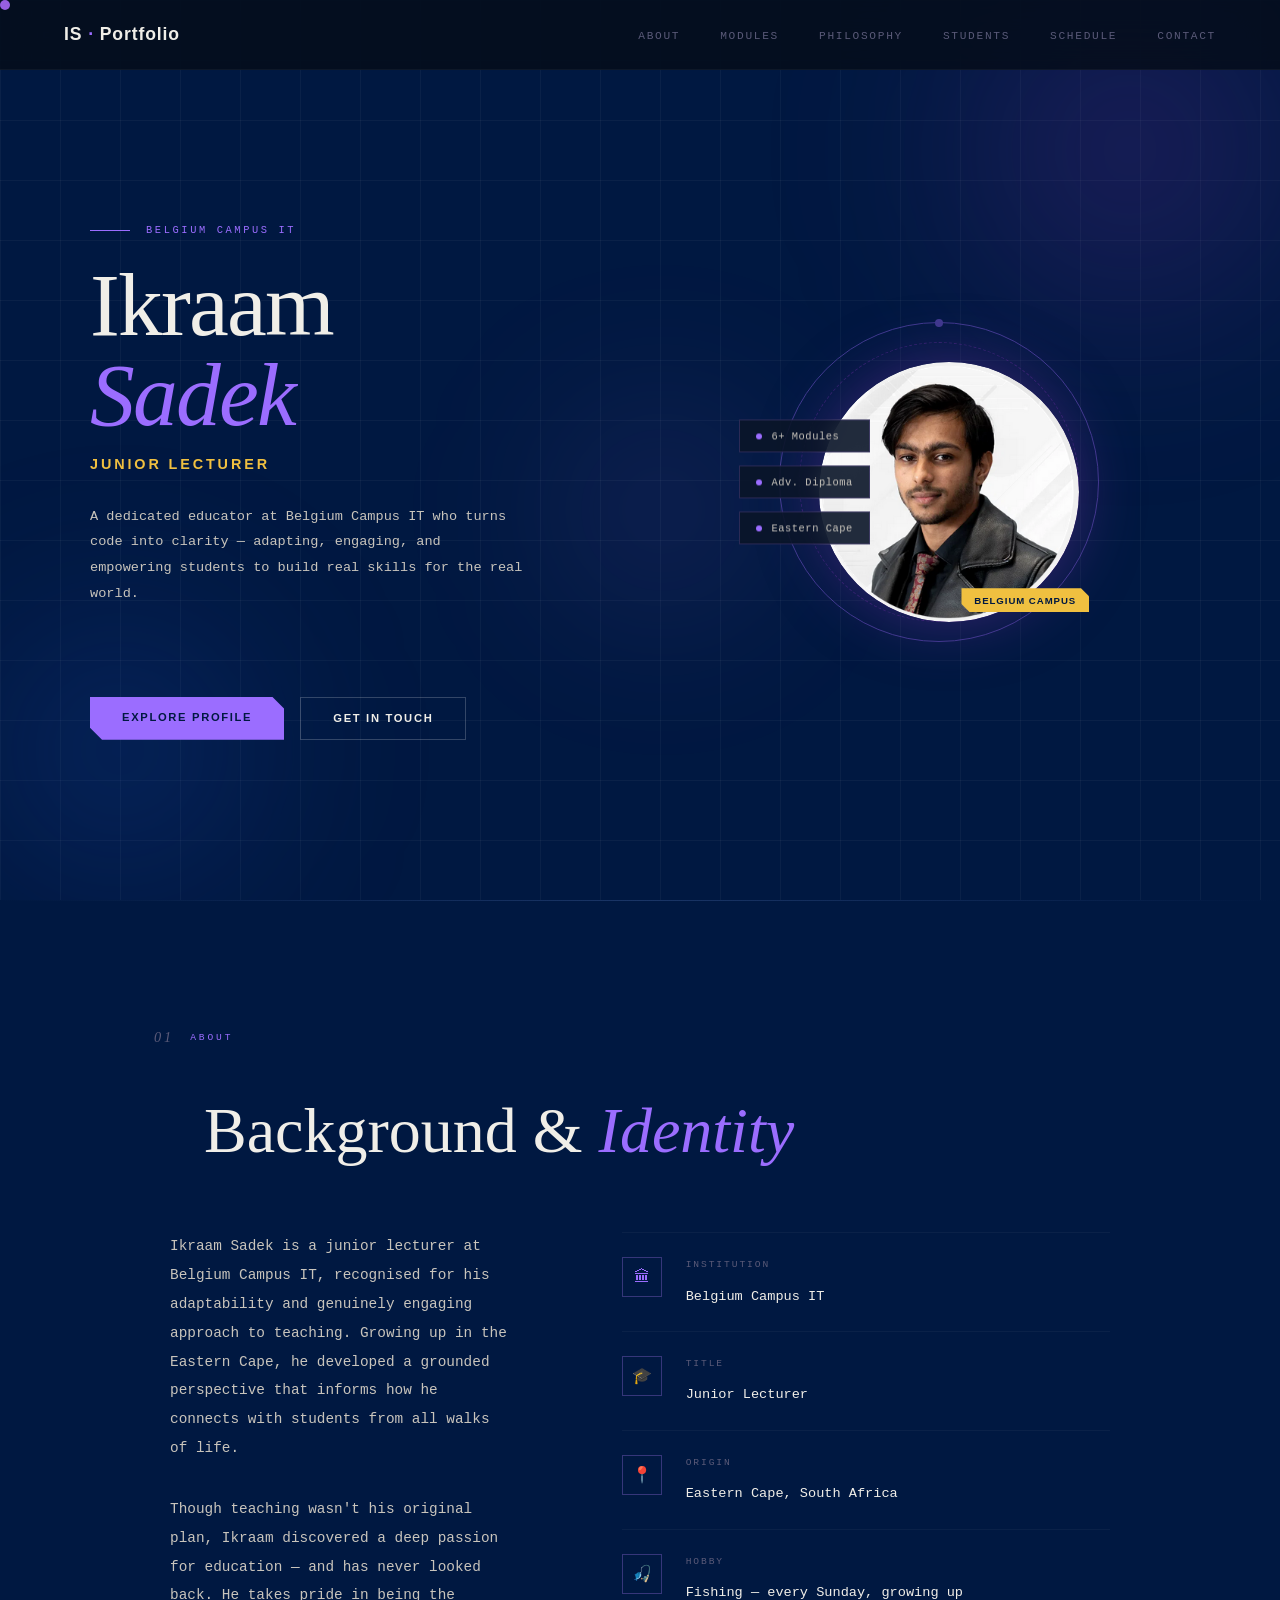
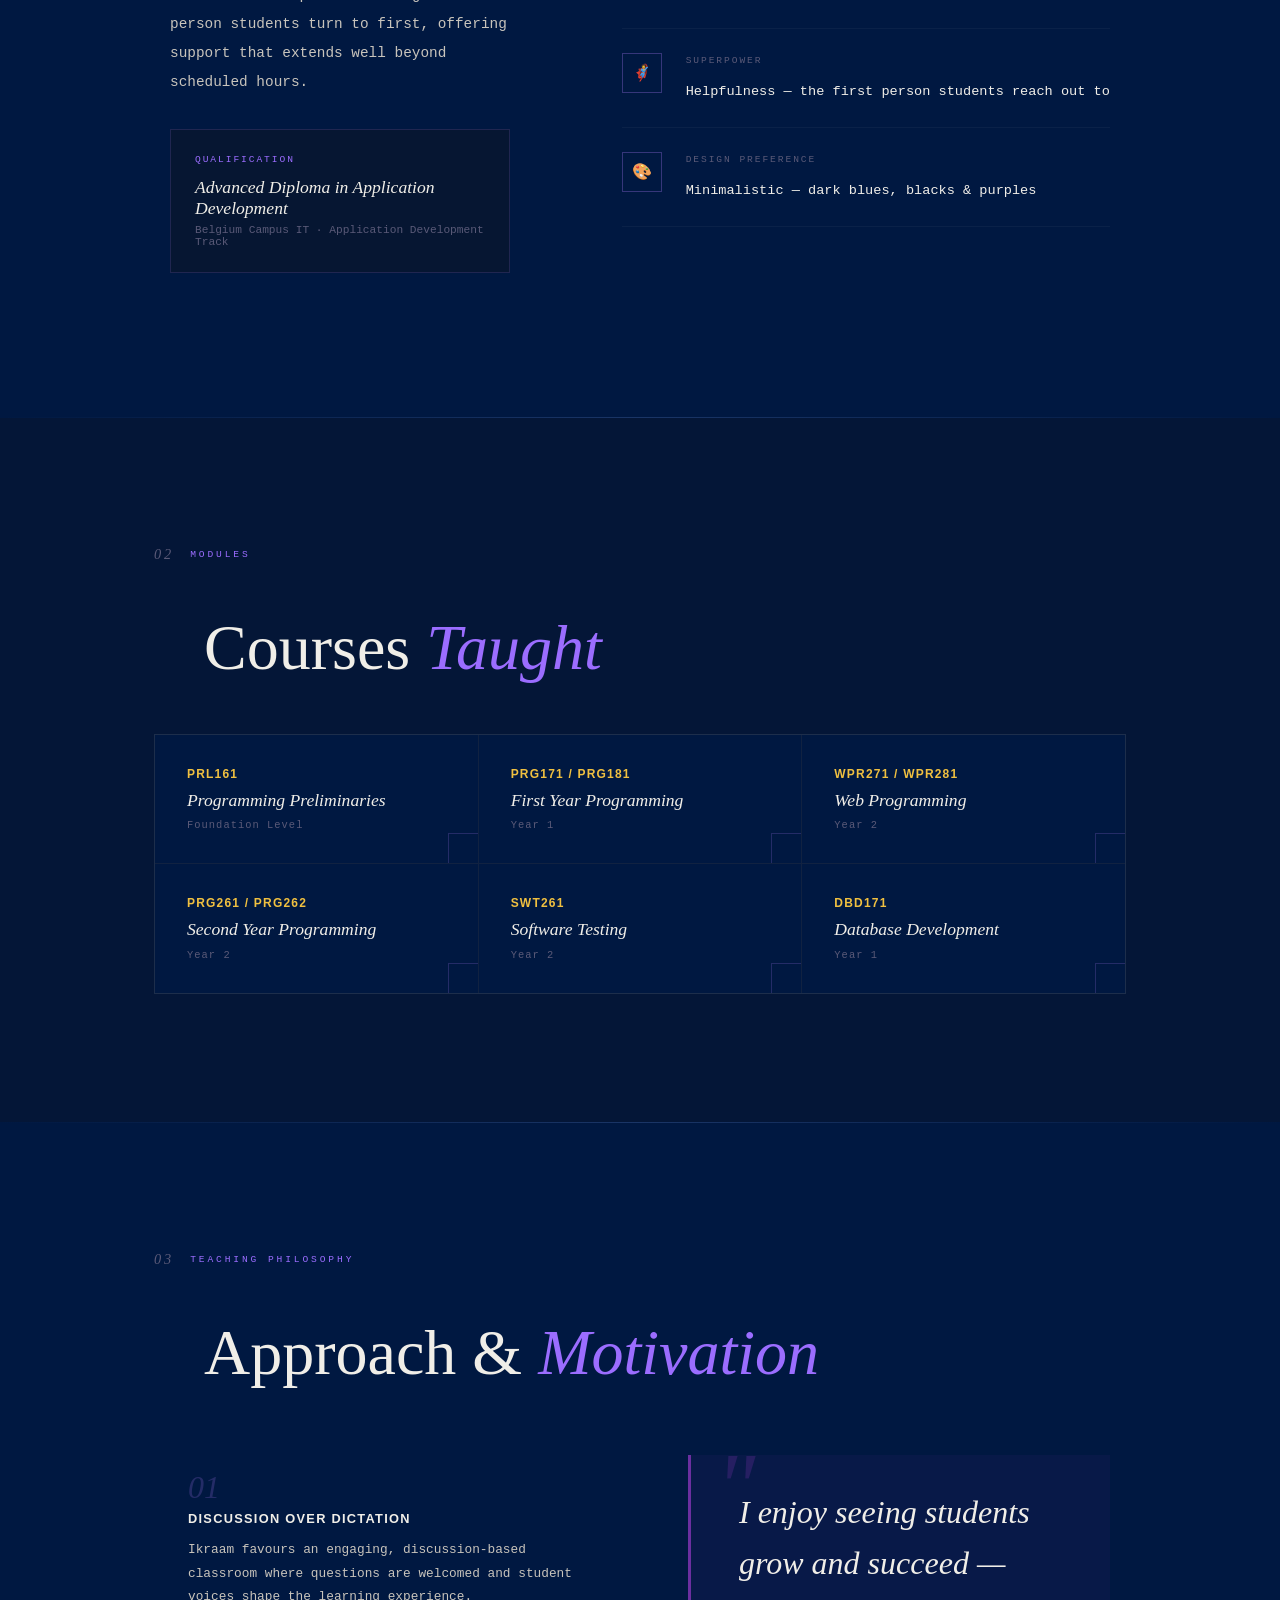
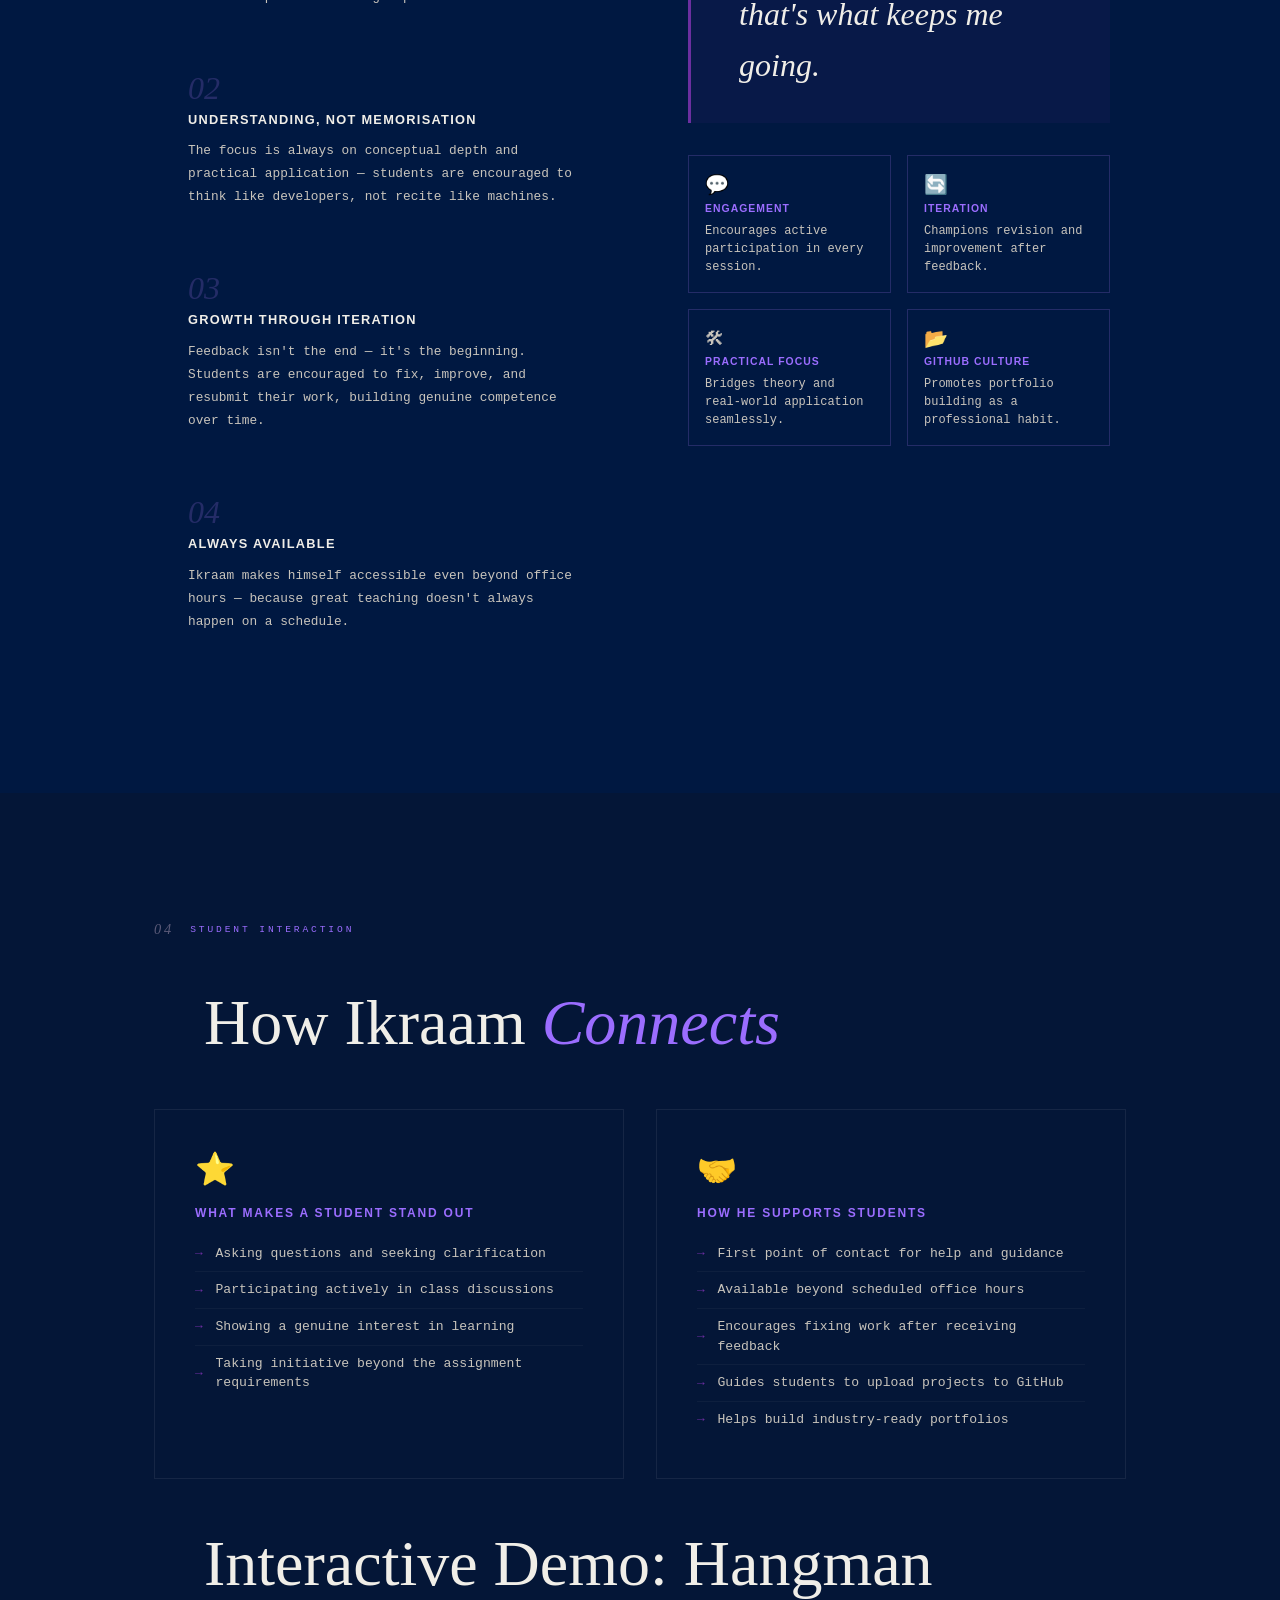
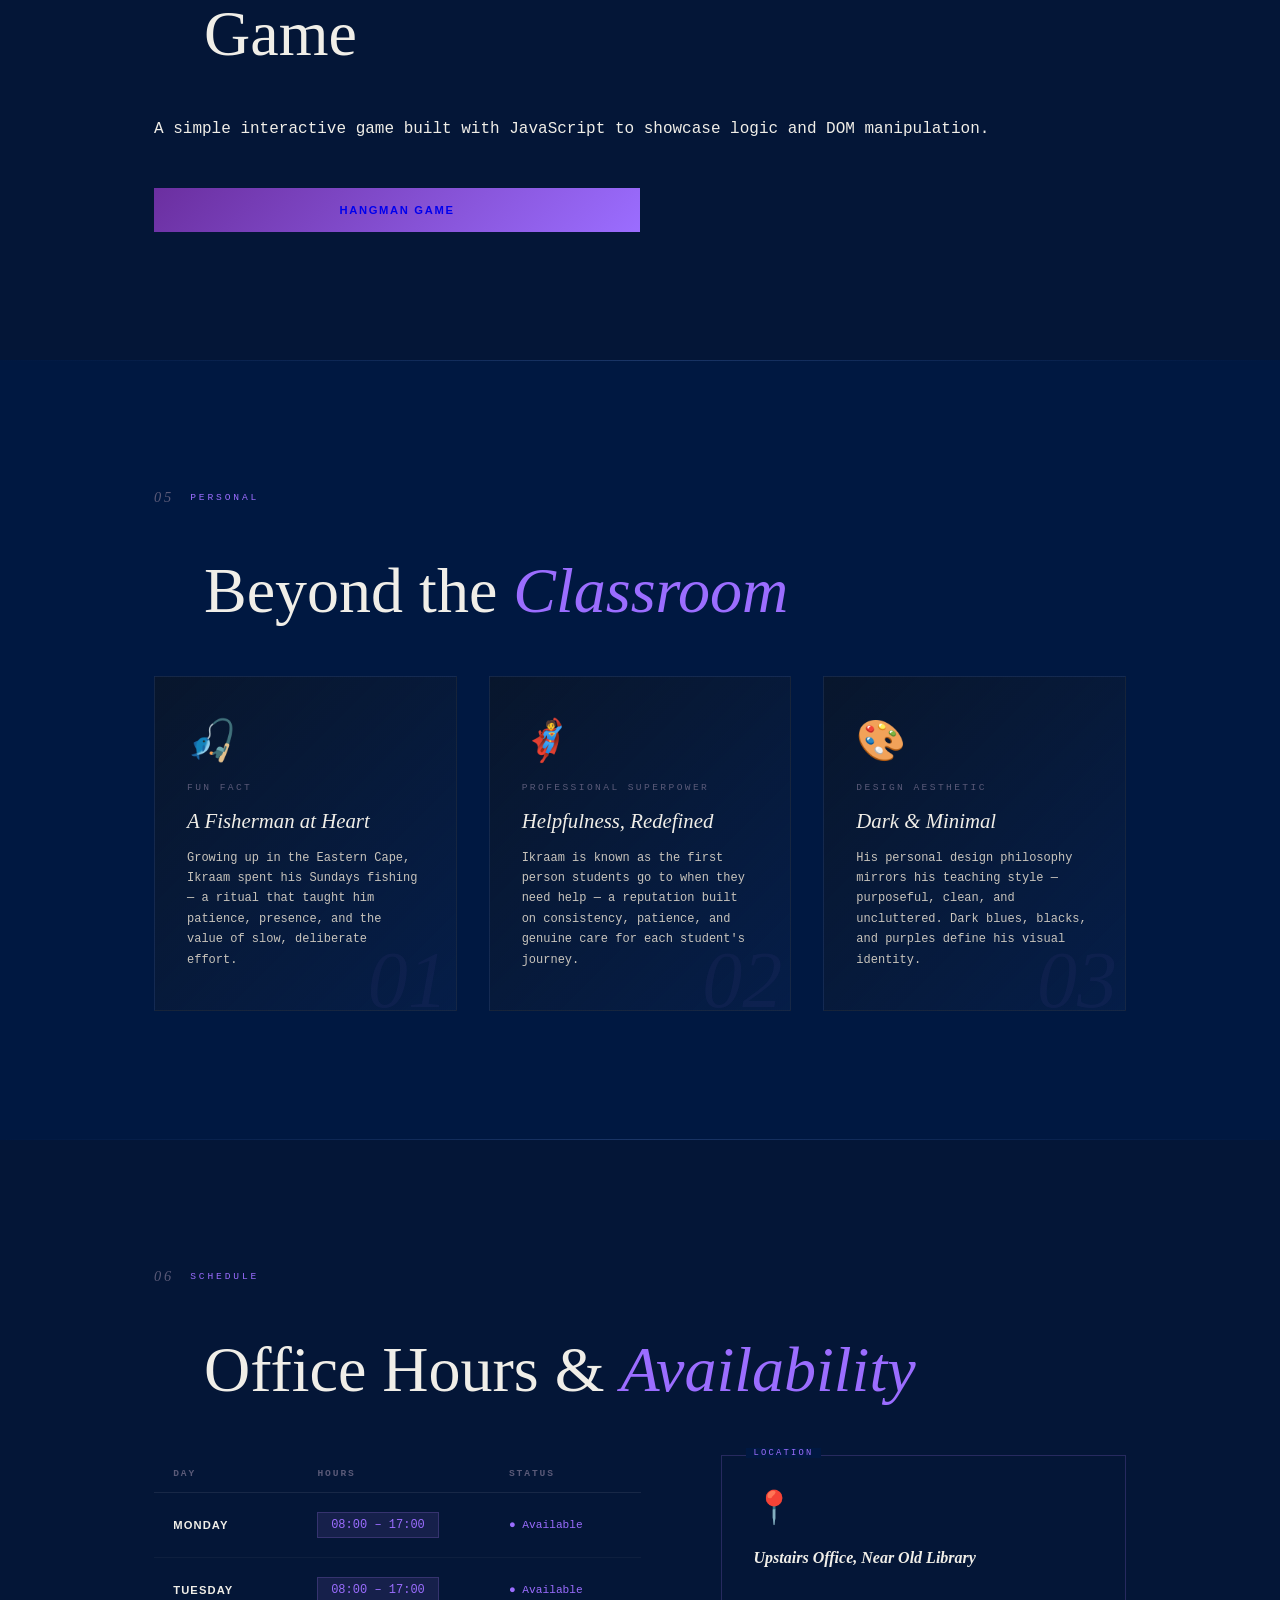
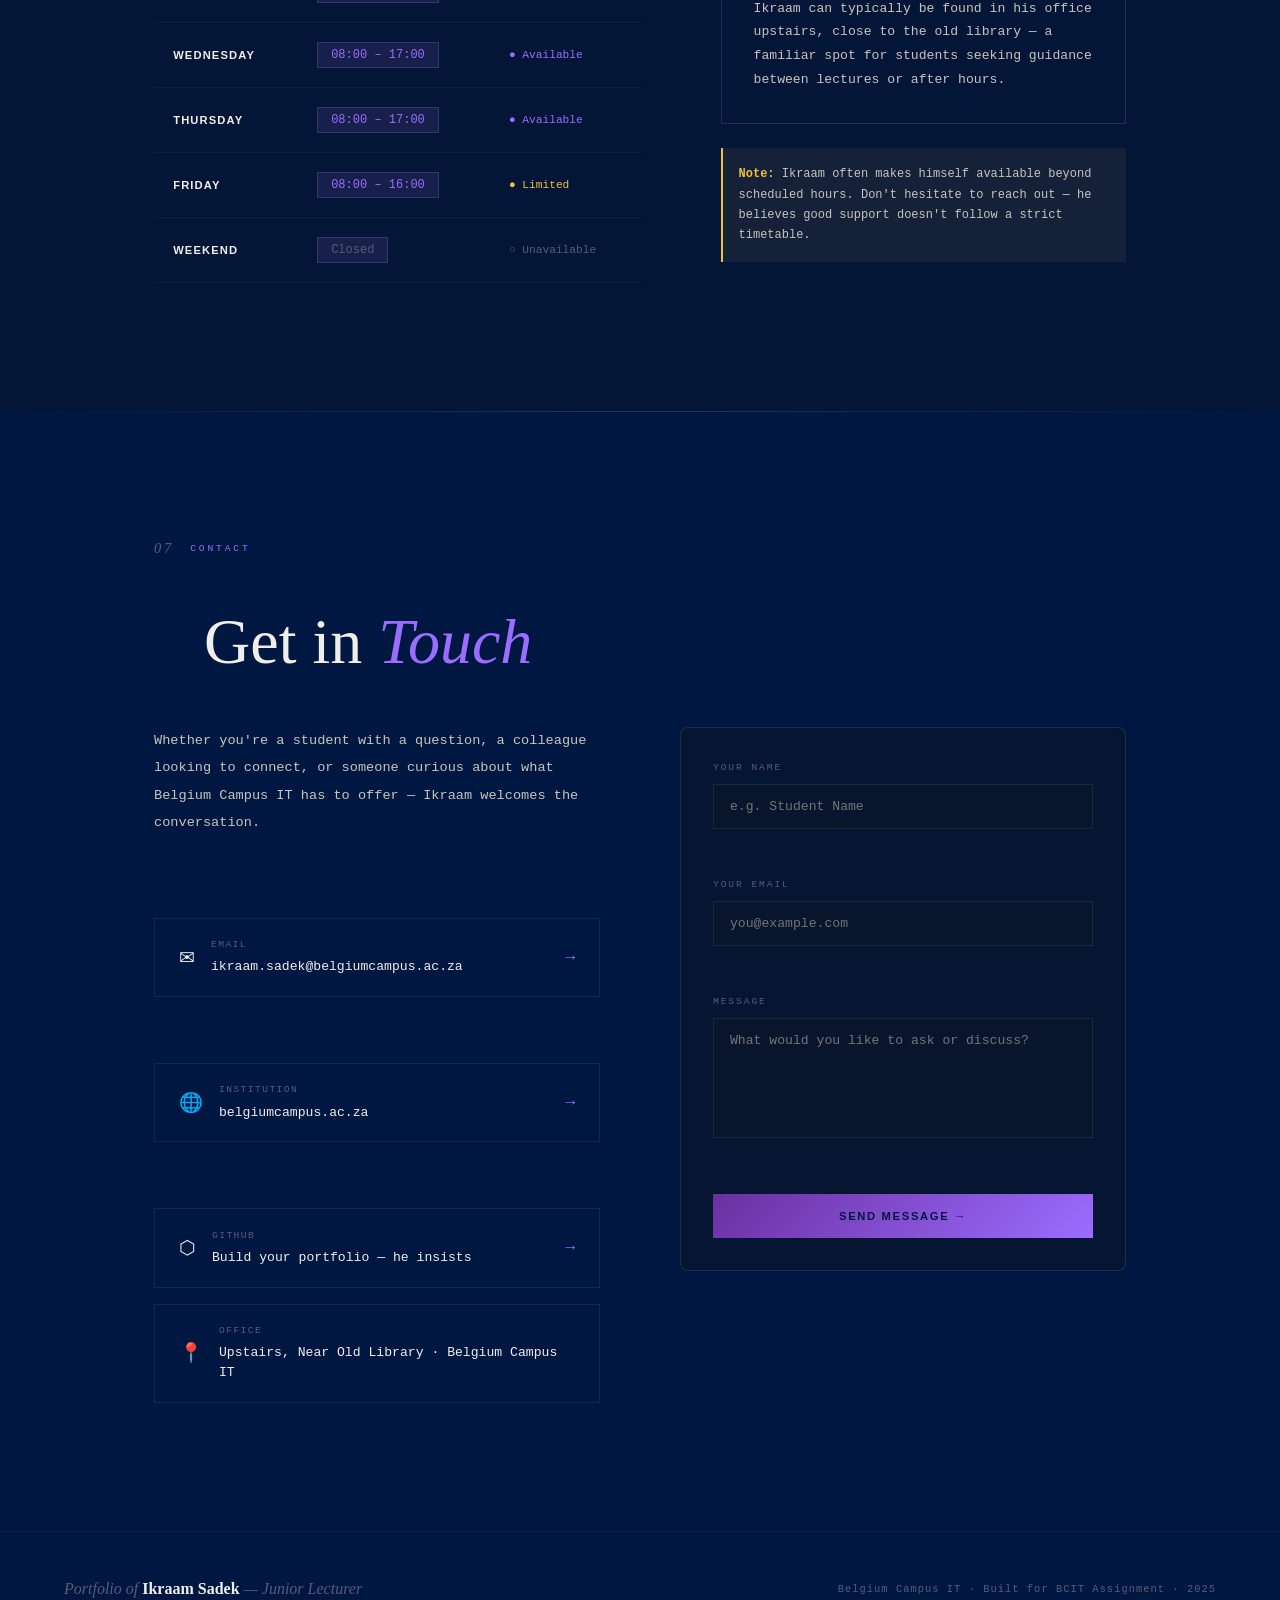
==== commit 6c31df56: "Update print statement from 'Hello' to 'Goodbye'" ====
--- a/index.html
+++ b/index.html
@@ -65,7 +65,7 @@
           <div class="avatar-ring"></div>
           <div class="avatar-ring-2"></div>
           <div class="avatar-core">
-            <img src="photos/IS.png" alt="profile">
+            <img src="IS.png" alt="profile">
           </div>
           <div class="avatar-badge">Belgium Campus</div>
           <div class="stat-pills">
@@ -479,4 +479,4 @@
   <script src="app.js"></script>
 </body>
 
-</html>+</html>
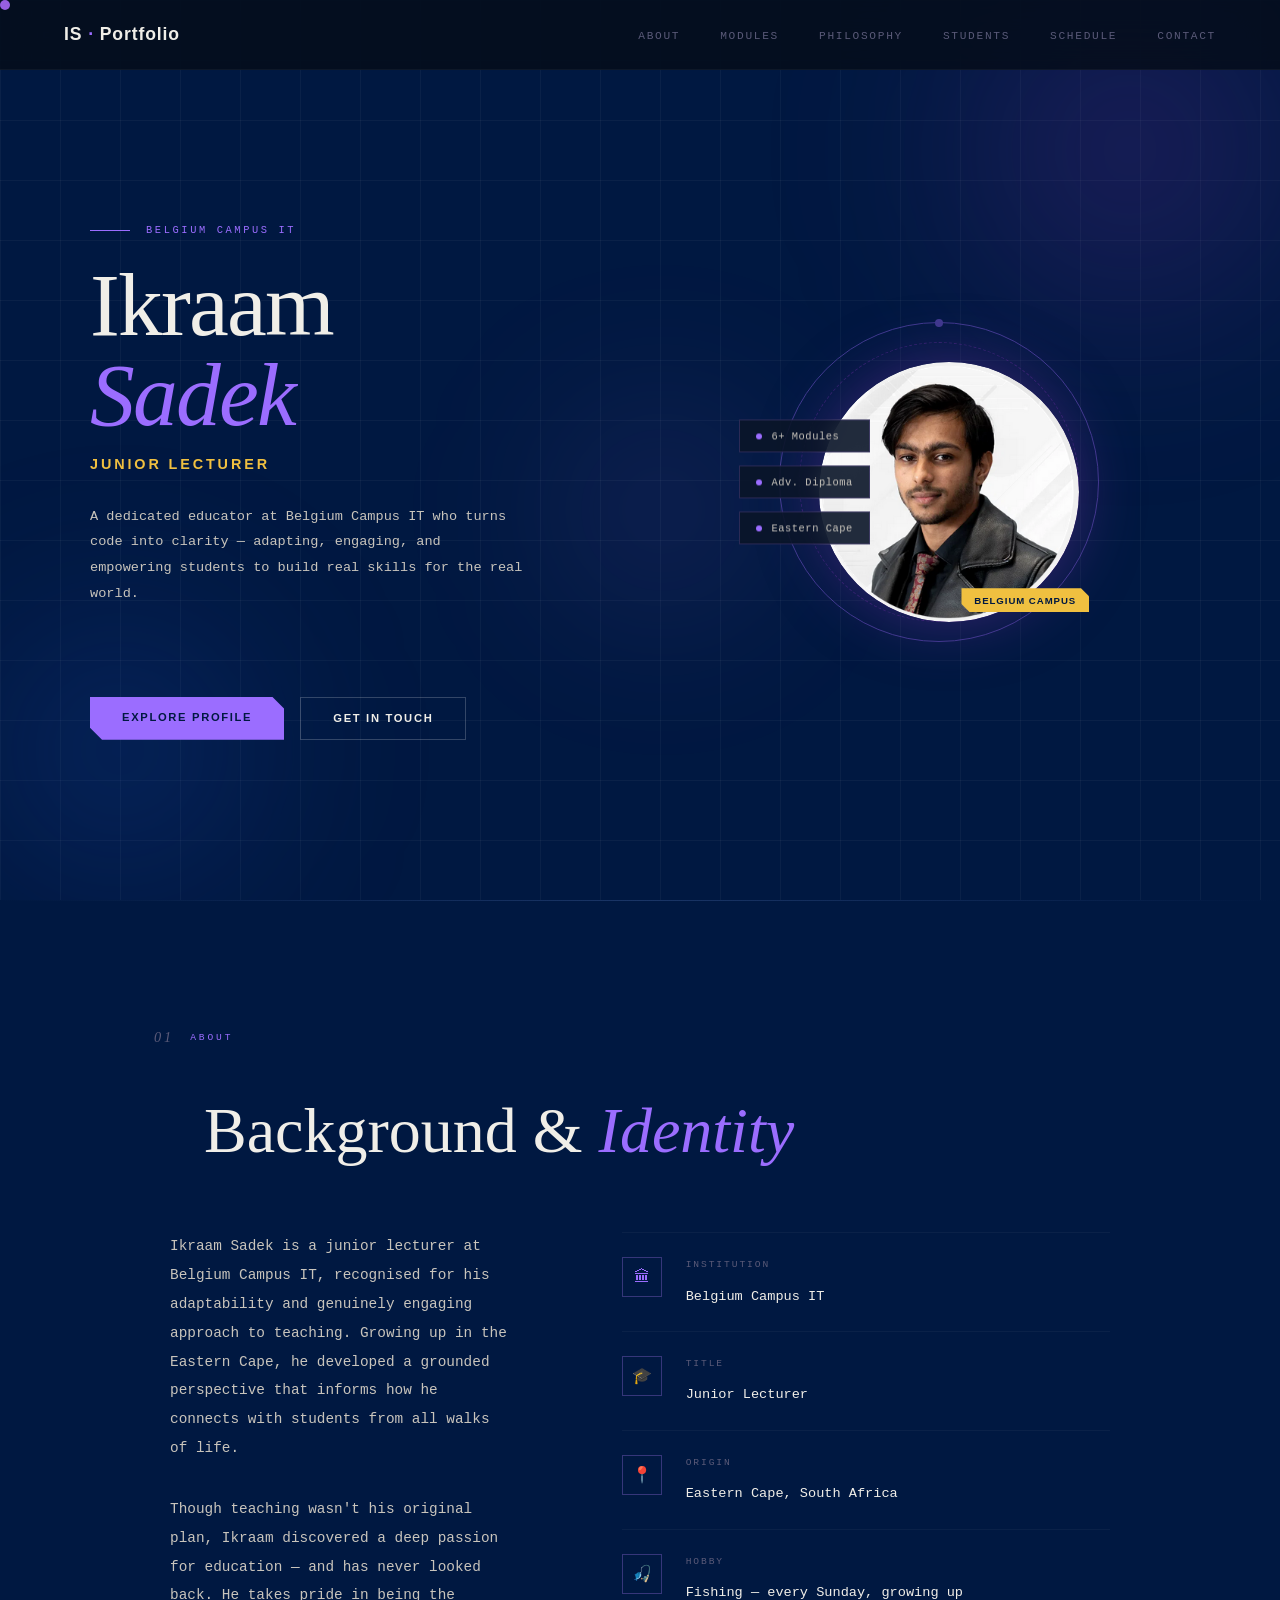
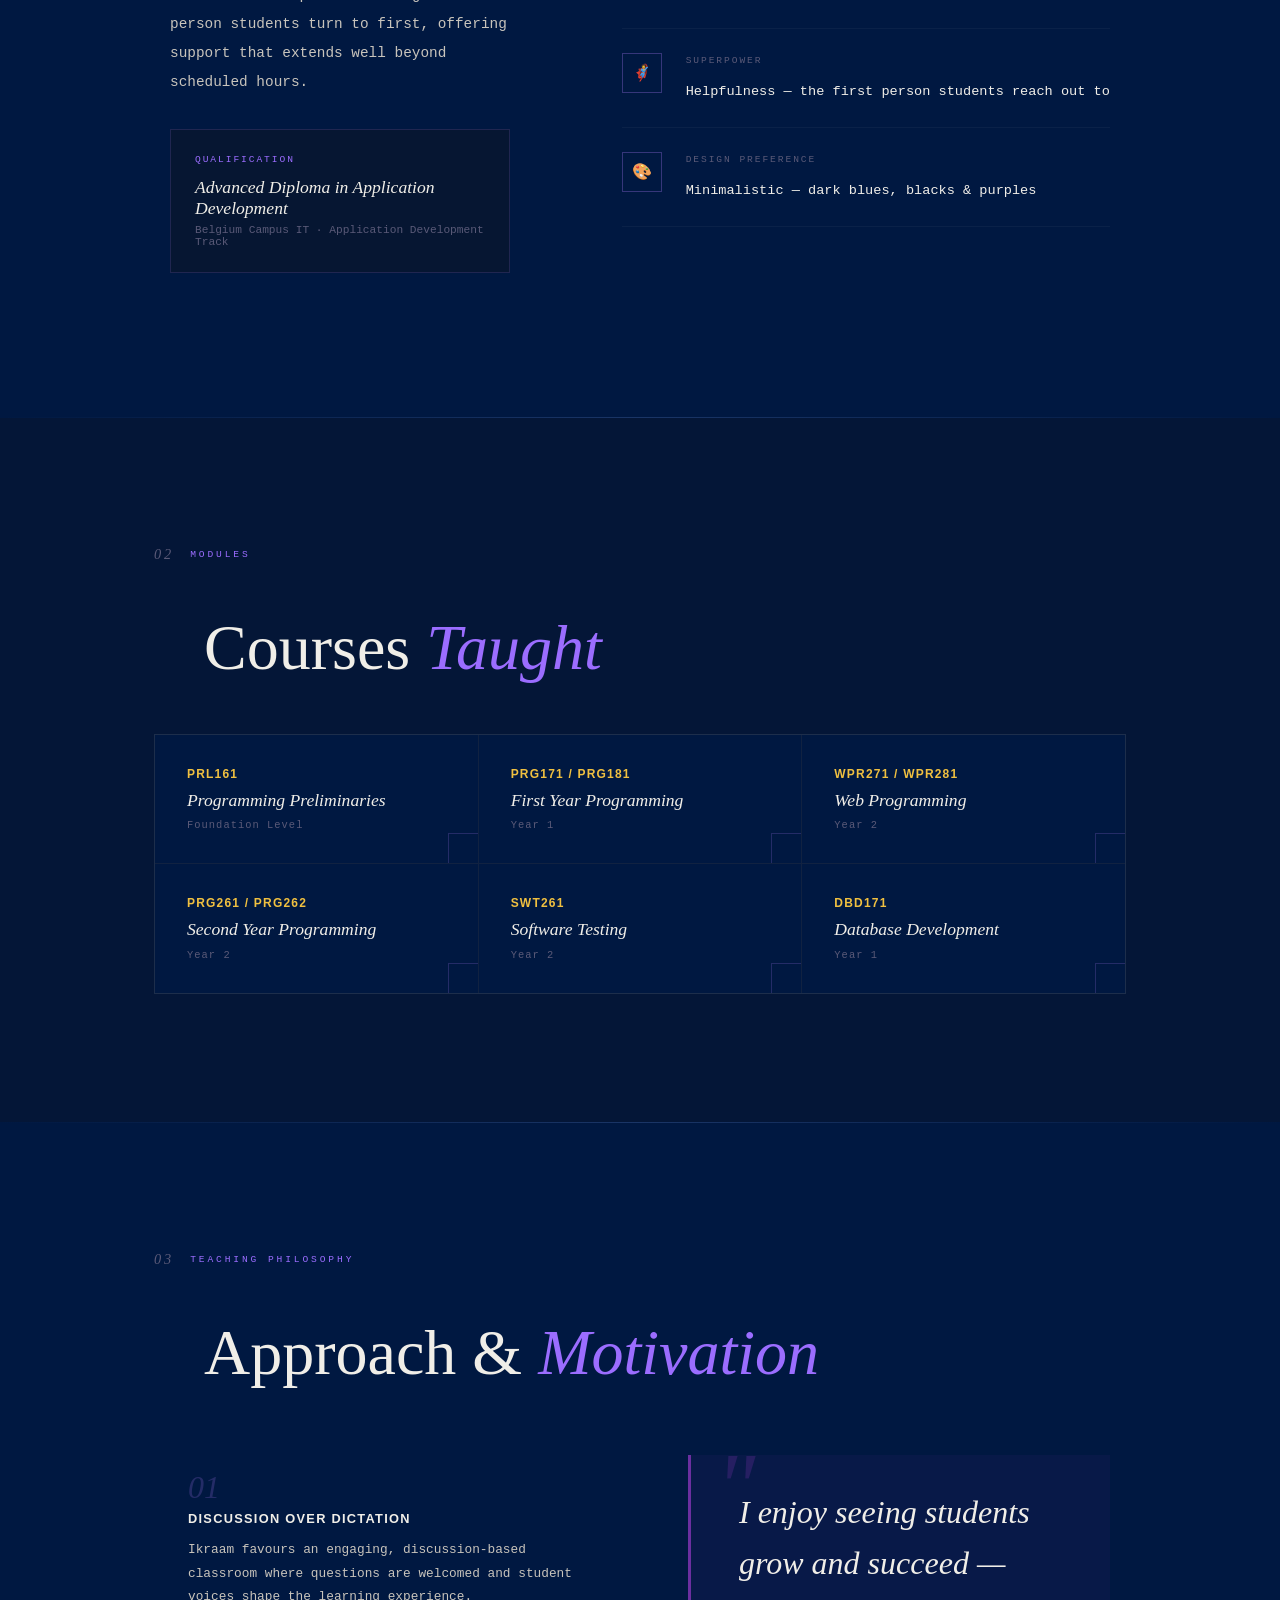
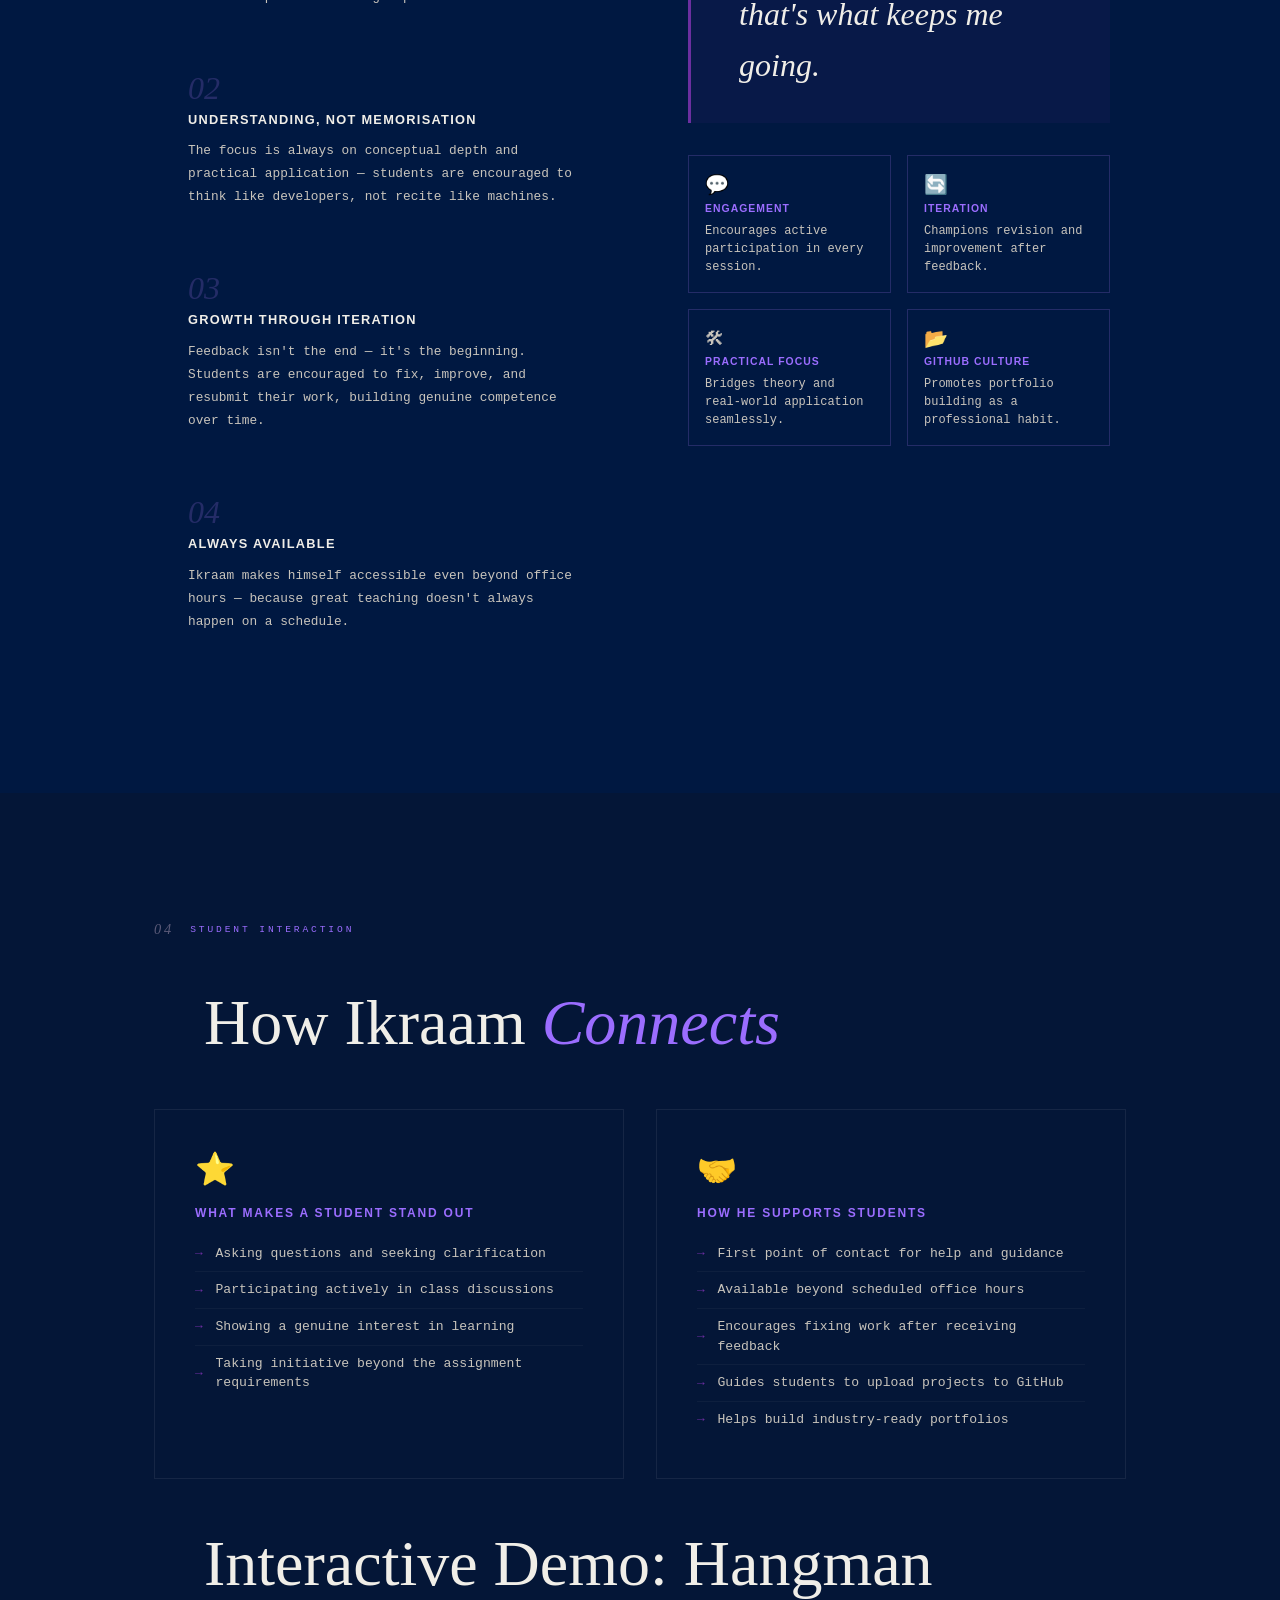
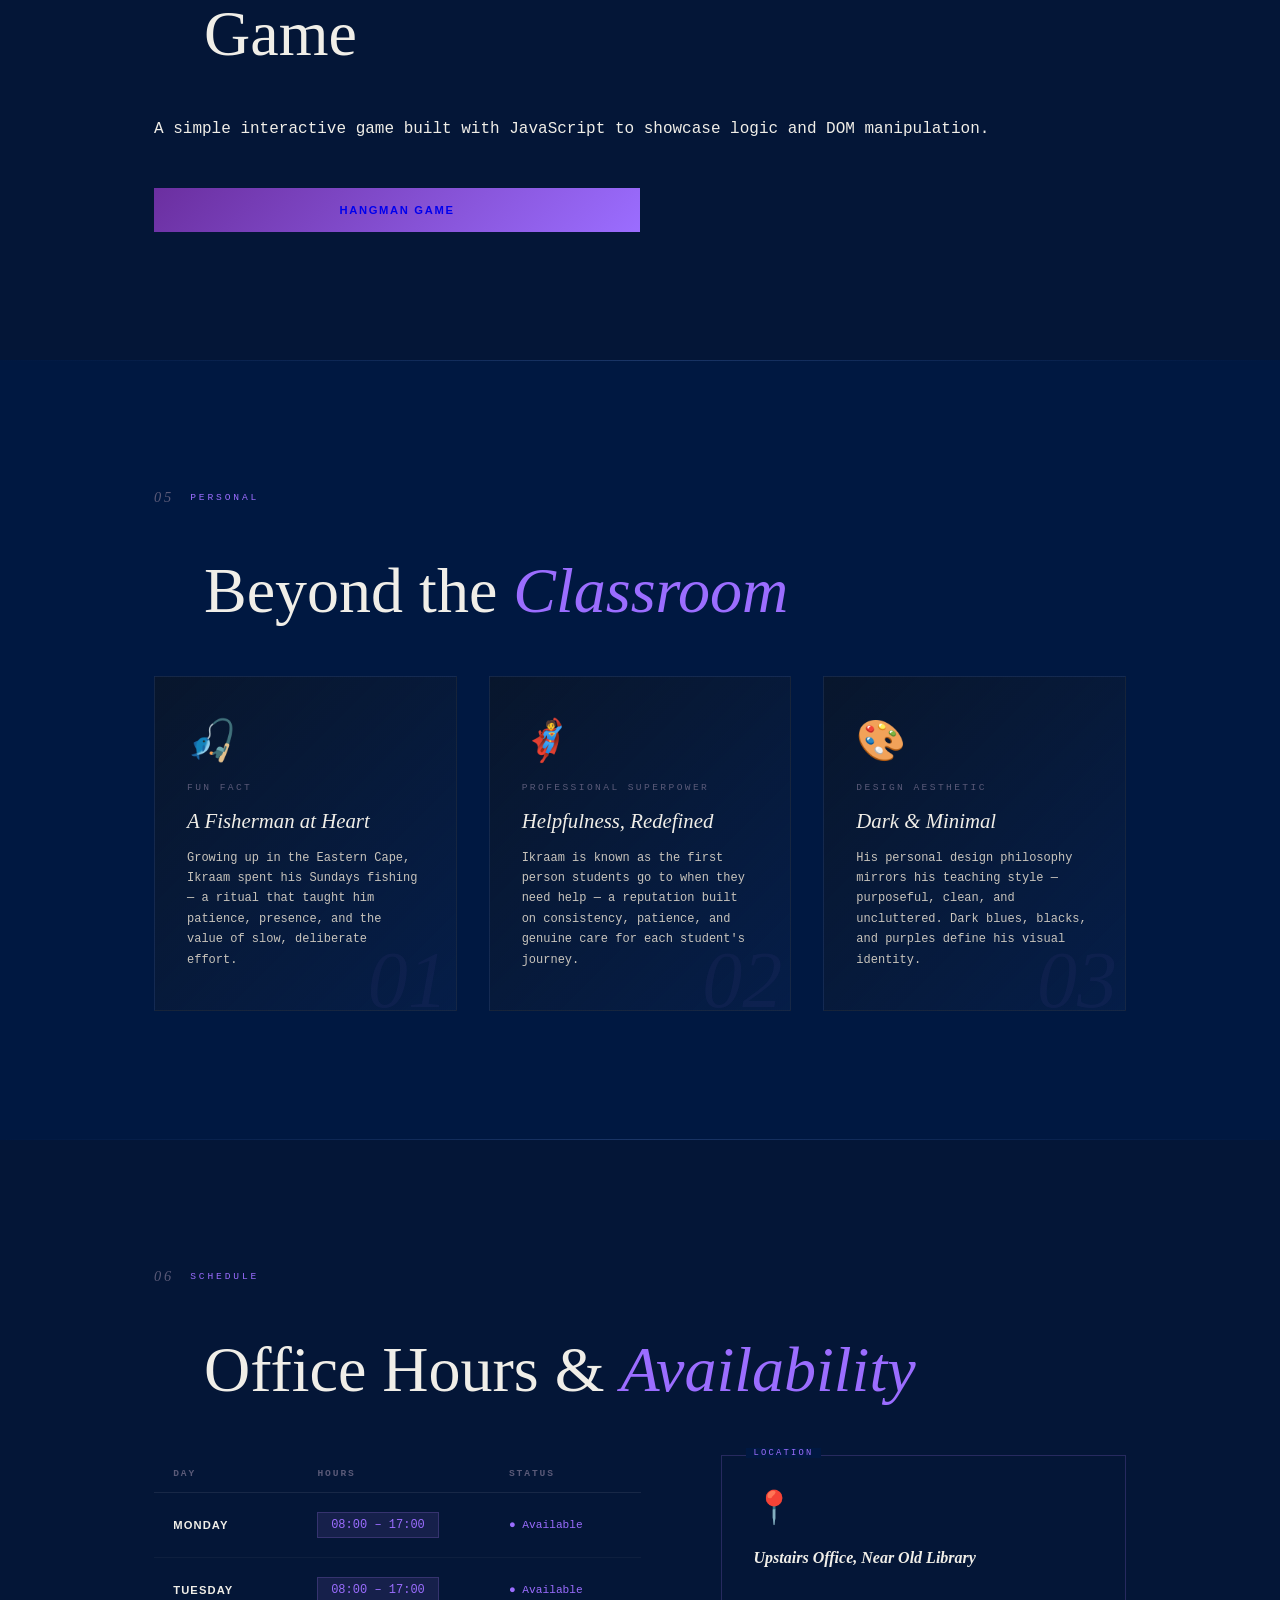
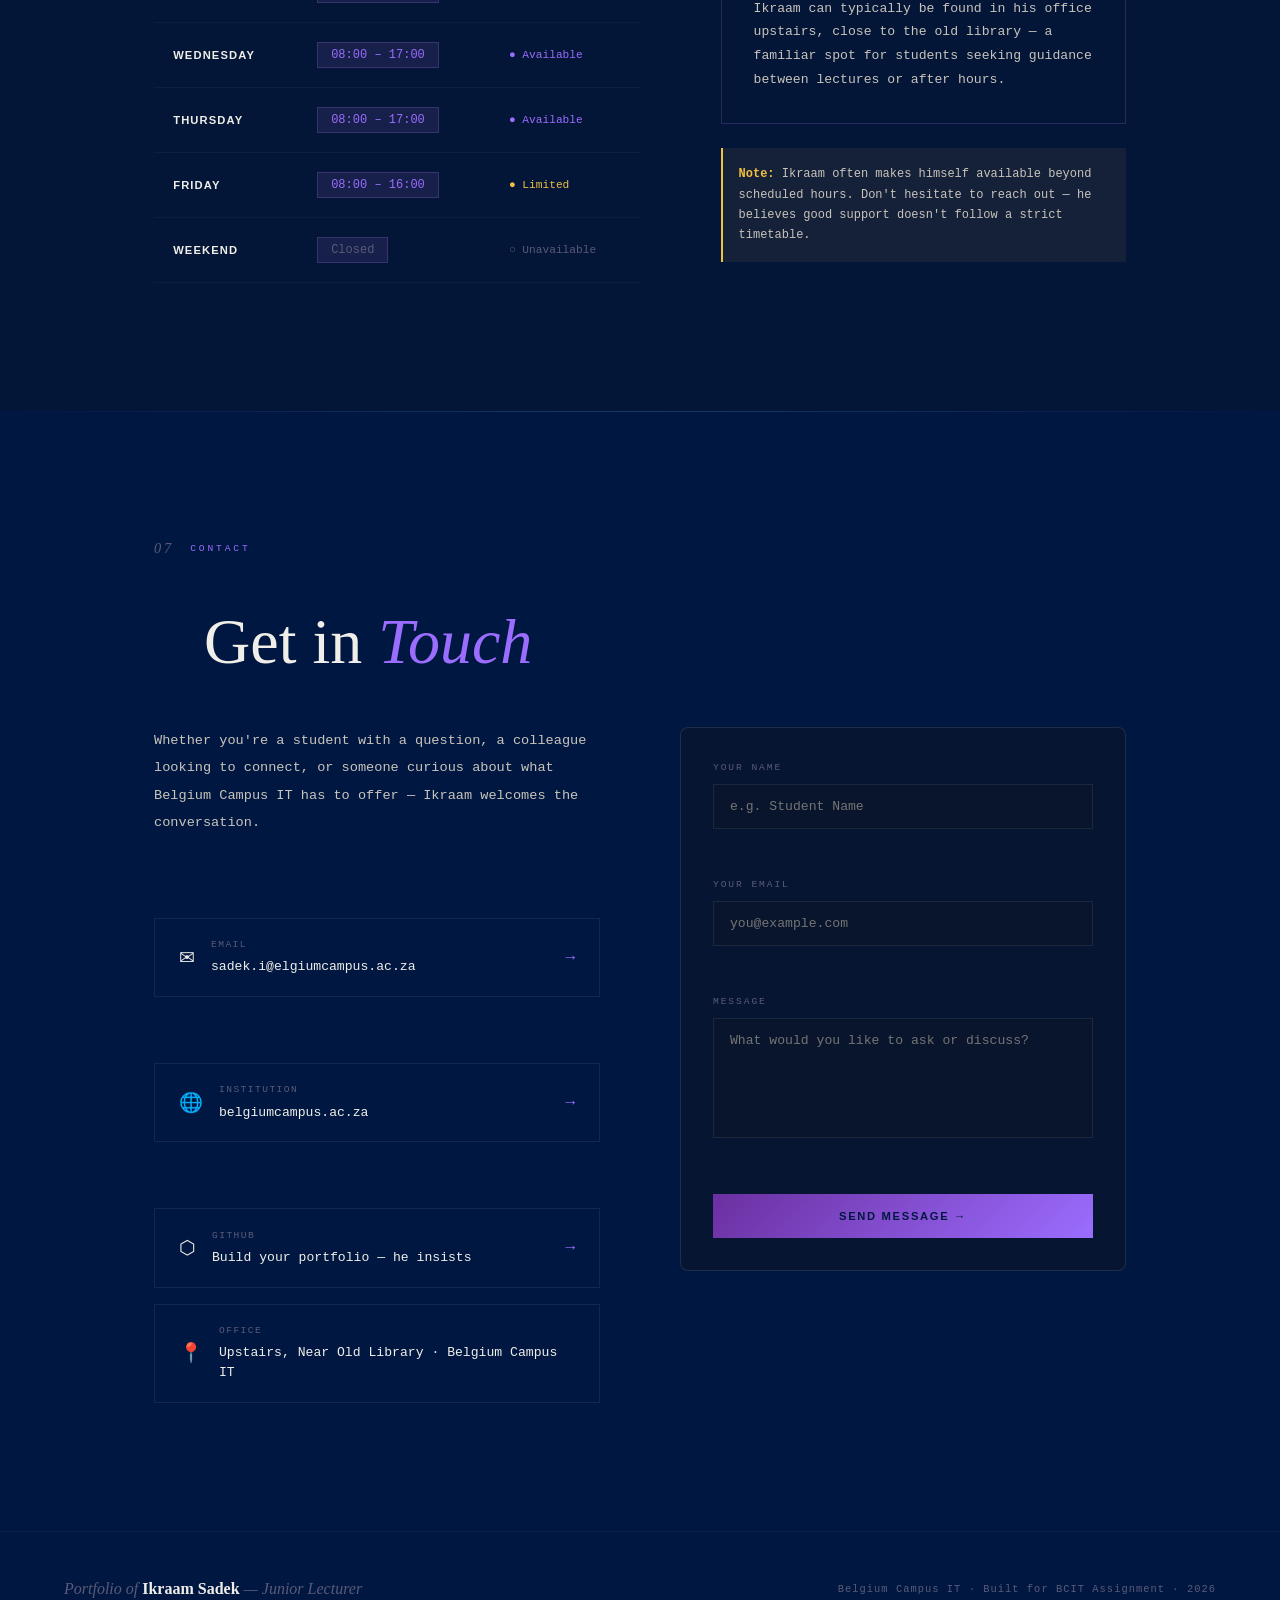
==== commit 3165f9b8: "Update index.html" ====
--- a/index.html
+++ b/index.html
@@ -421,7 +421,7 @@
               <span class="cl-icon">✉</span>
               <span class="cl-text">
                 <span class="cl-label">Email</span>
-                <span class="cl-value">ikraam.sadek@belgiumcampus.ac.za</span>
+                <span class="cl-value">sadek.i@elgiumcampus.ac.za</span>
               </span>
               <span class="cl-arrow">→</span>
             </a>
@@ -474,7 +474,7 @@
 
   <footer>
     <div class="f-left">Portfolio of <strong>Ikraam Sadek</strong> — Junior Lecturer</div>
-    <div class="f-right">Belgium Campus IT · Built for BCIT Assignment · 2025</div>
+    <div class="f-right">Belgium Campus IT · Built for BCIT Assignment · 2026</div>
   </footer>
   <script src="app.js"></script>
 </body>
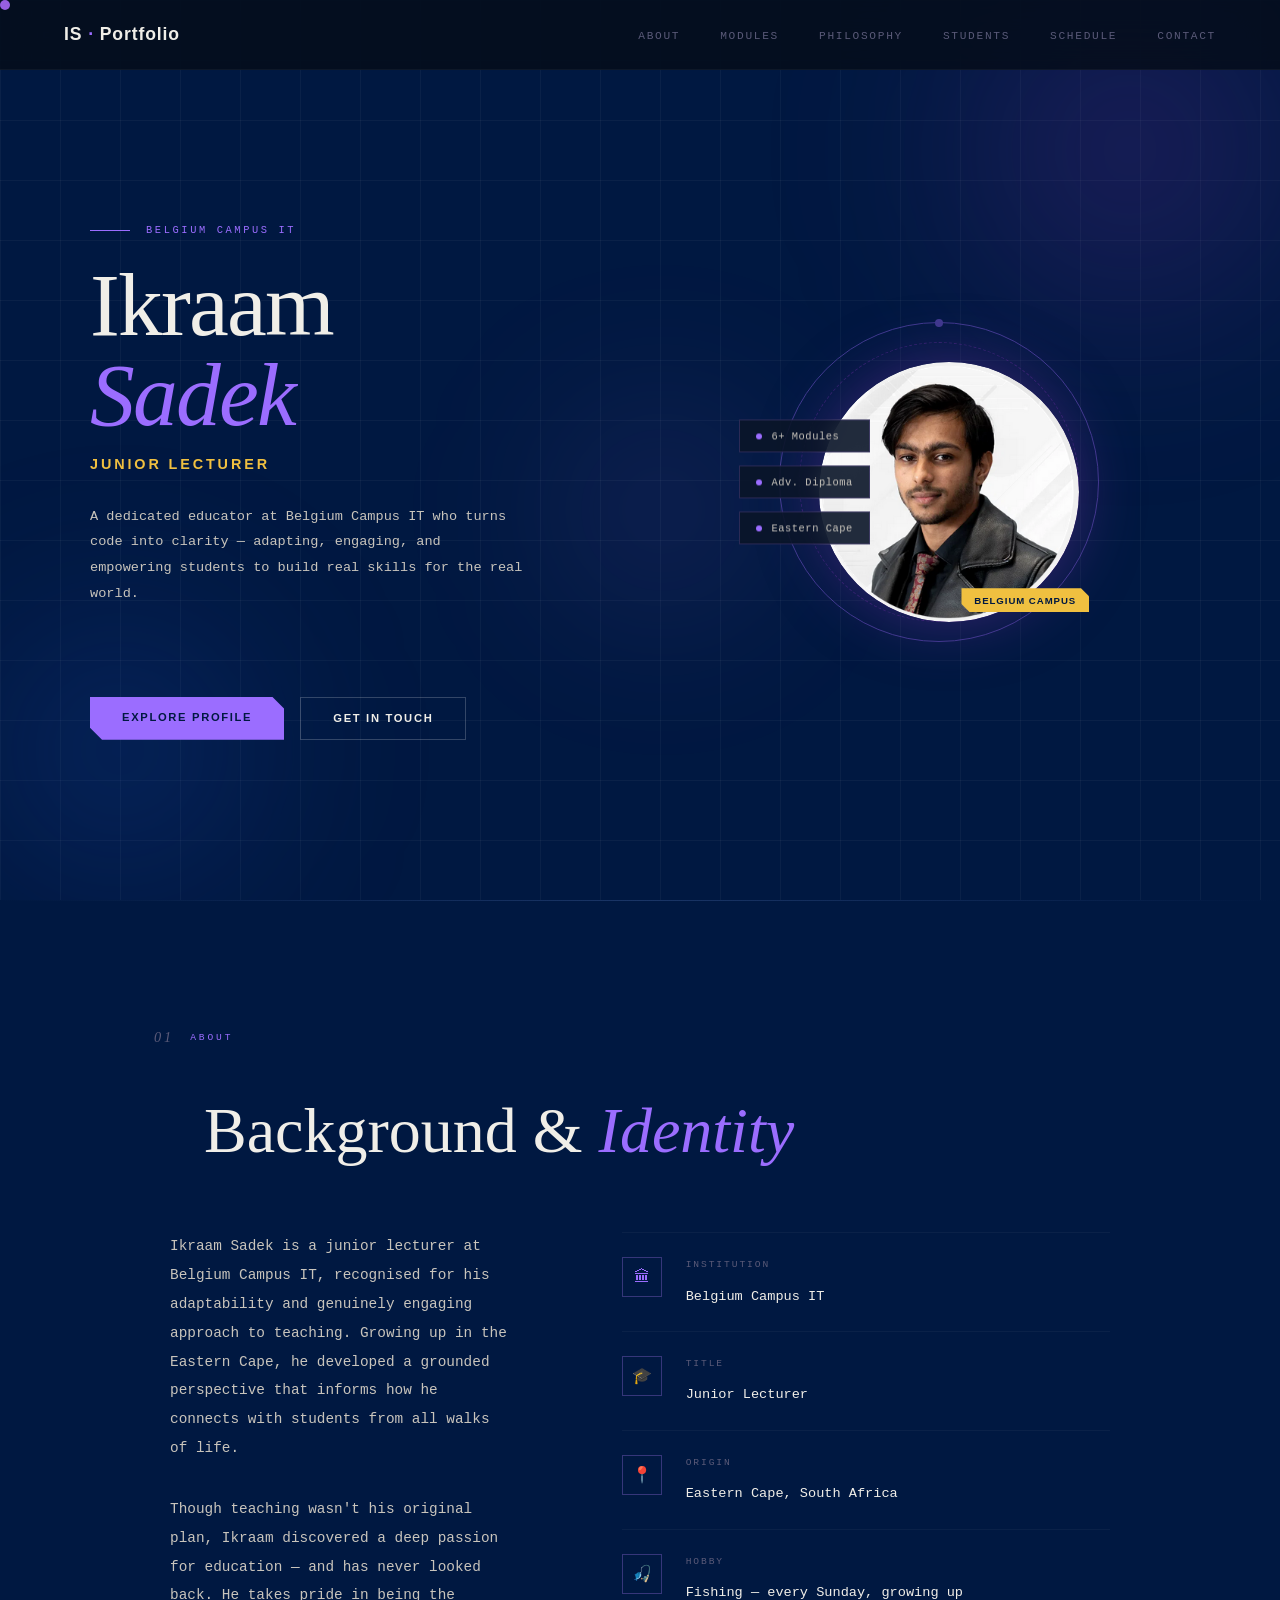
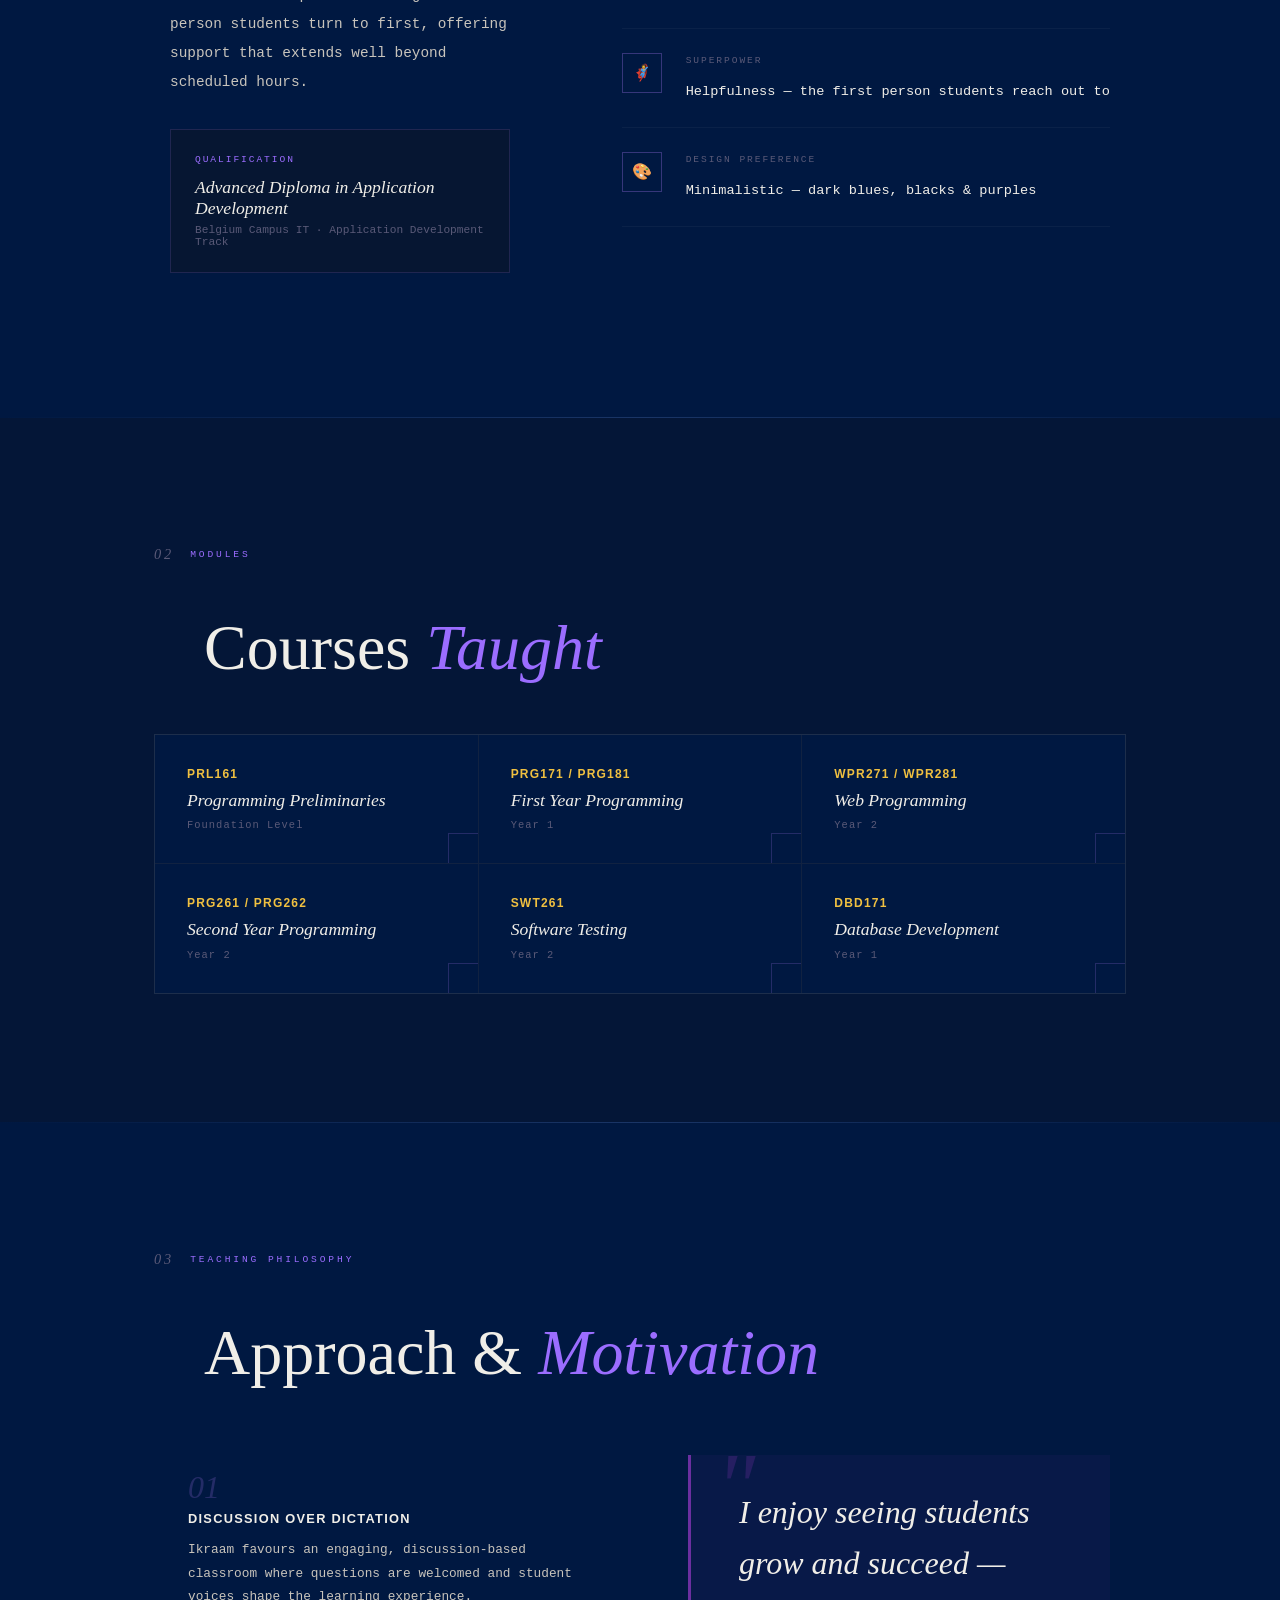
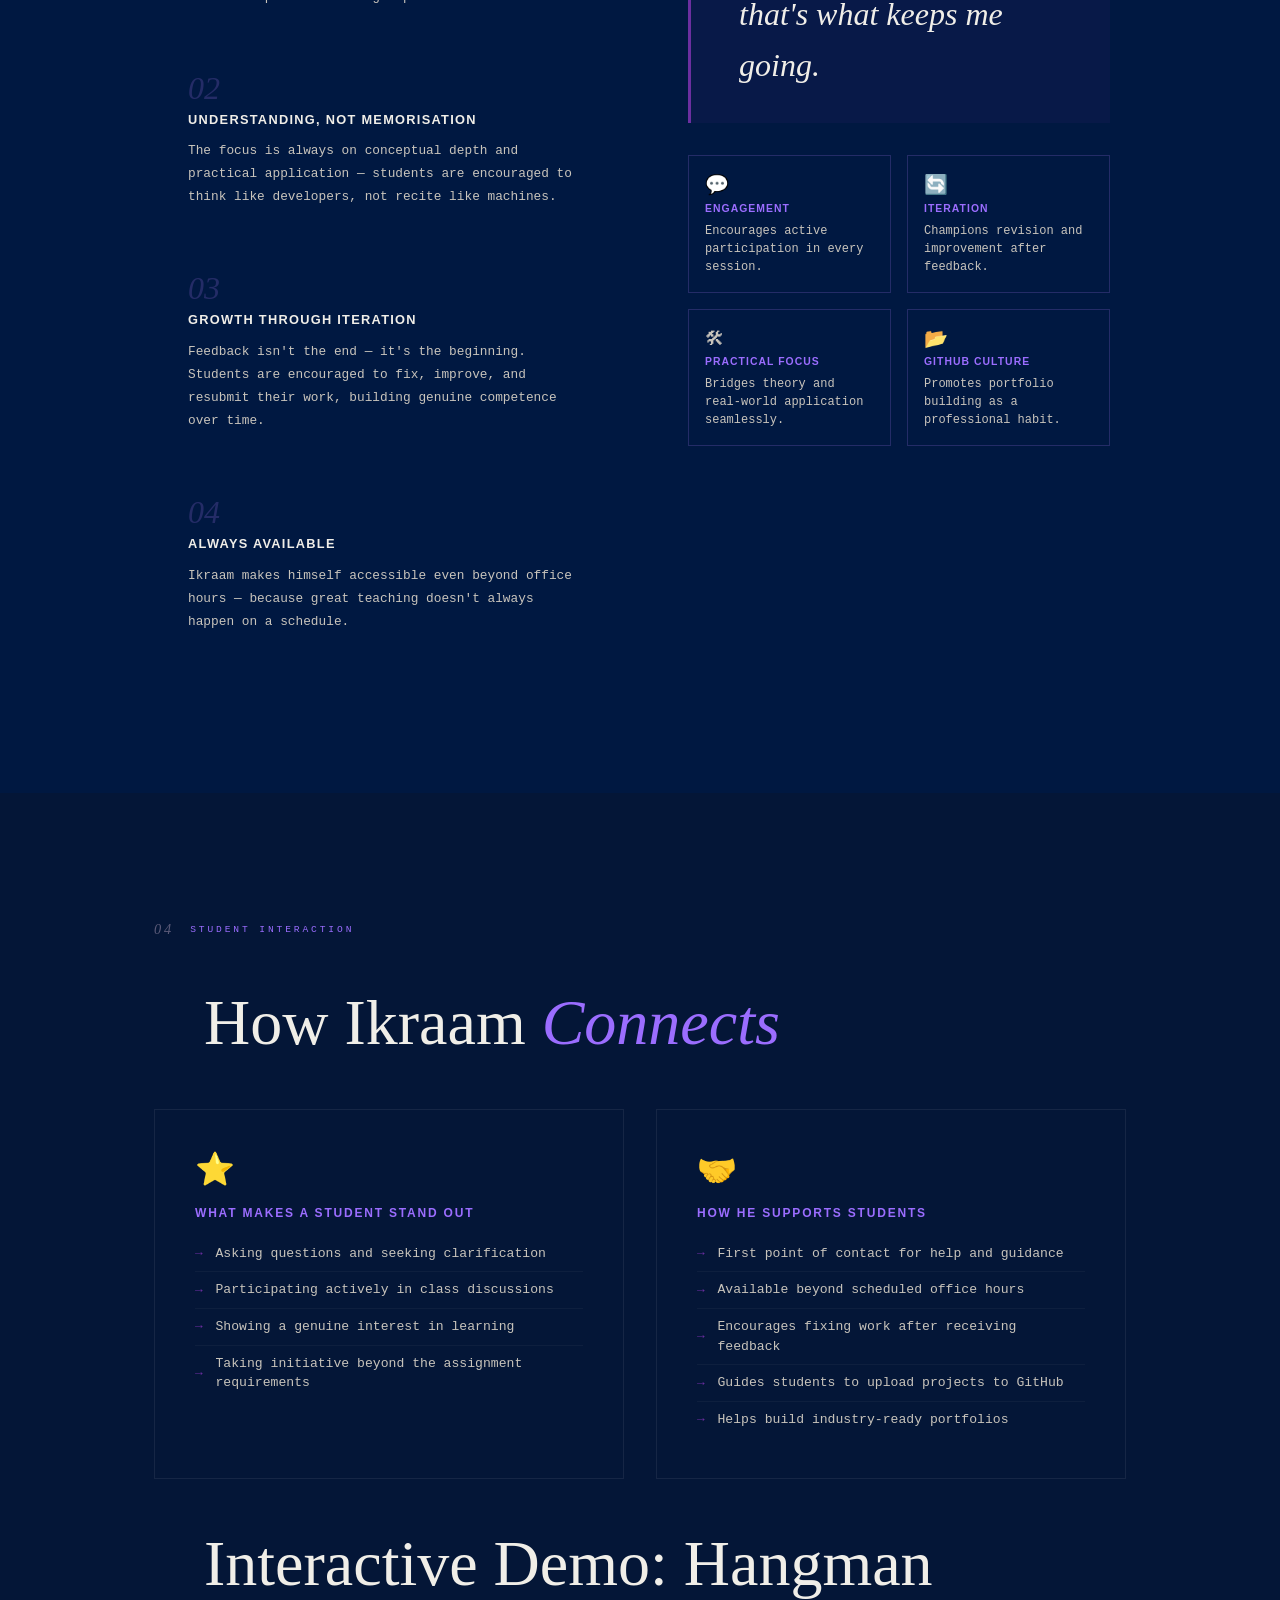
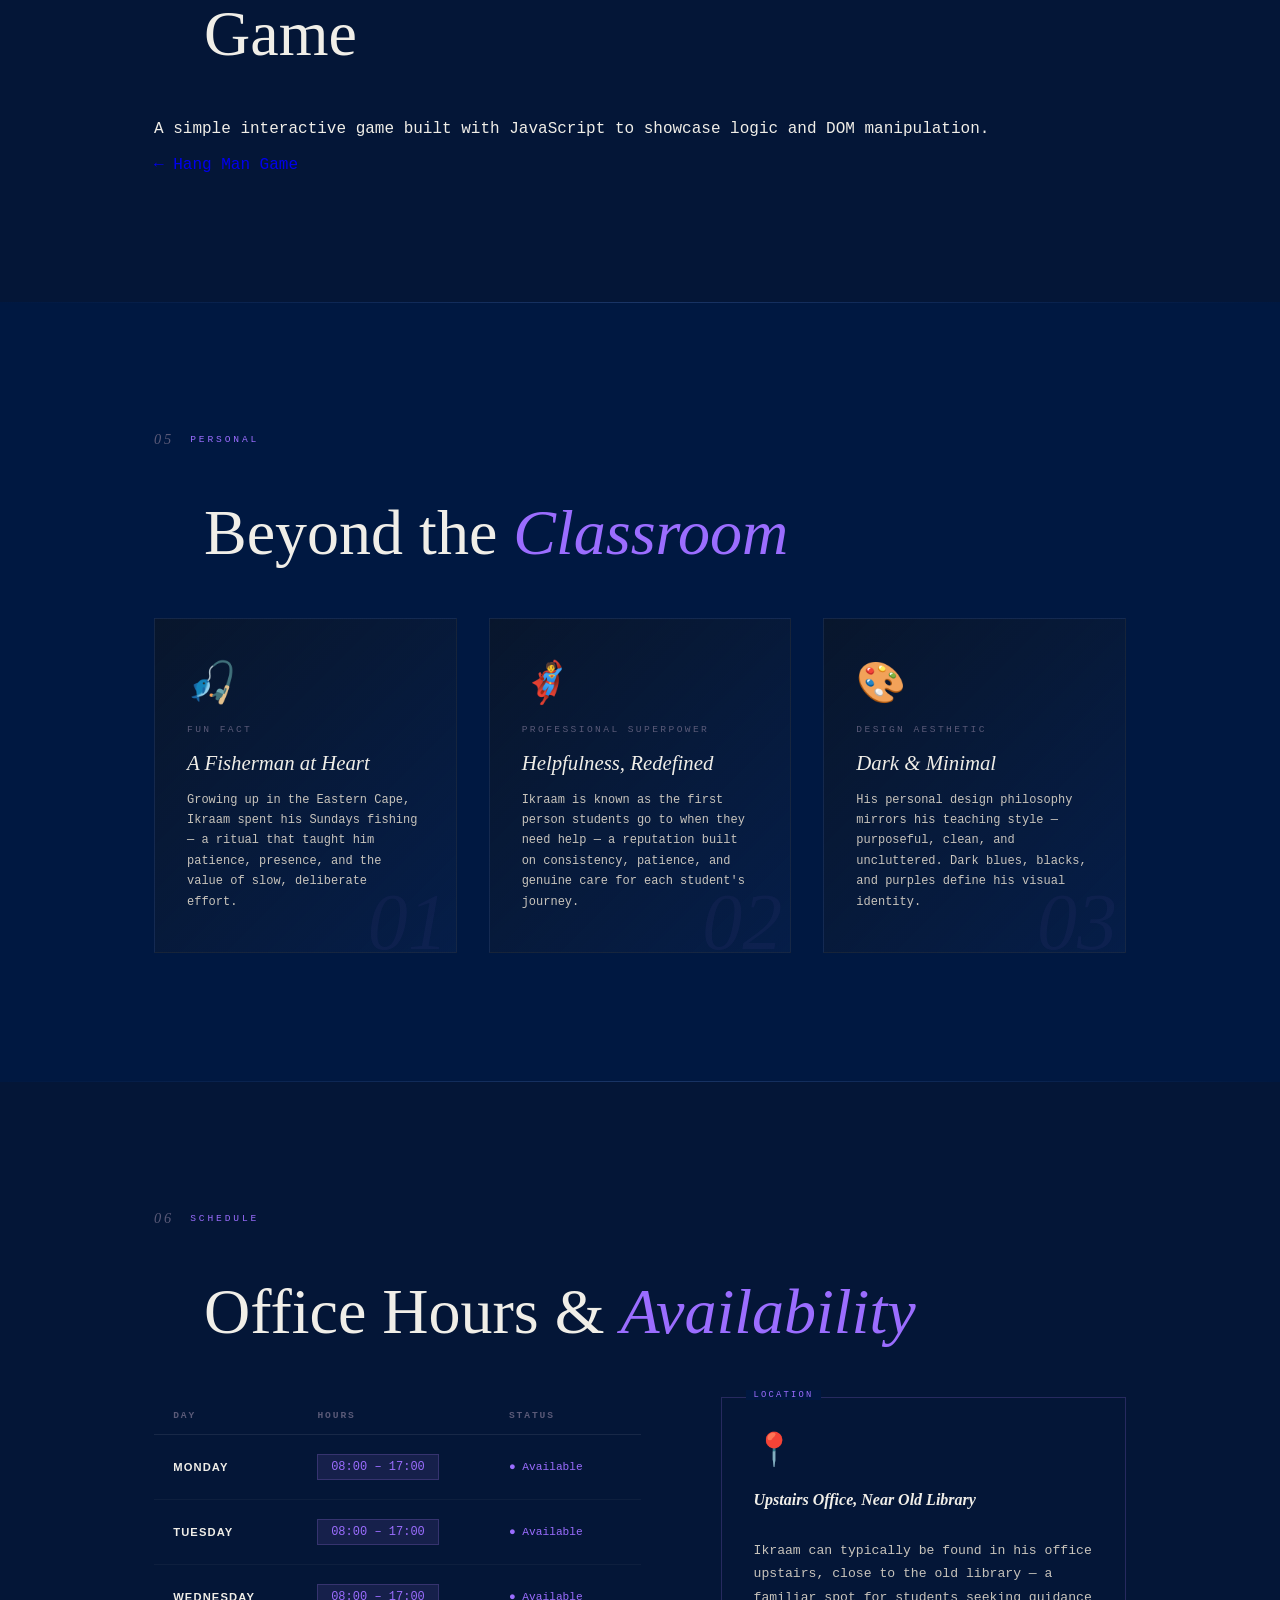
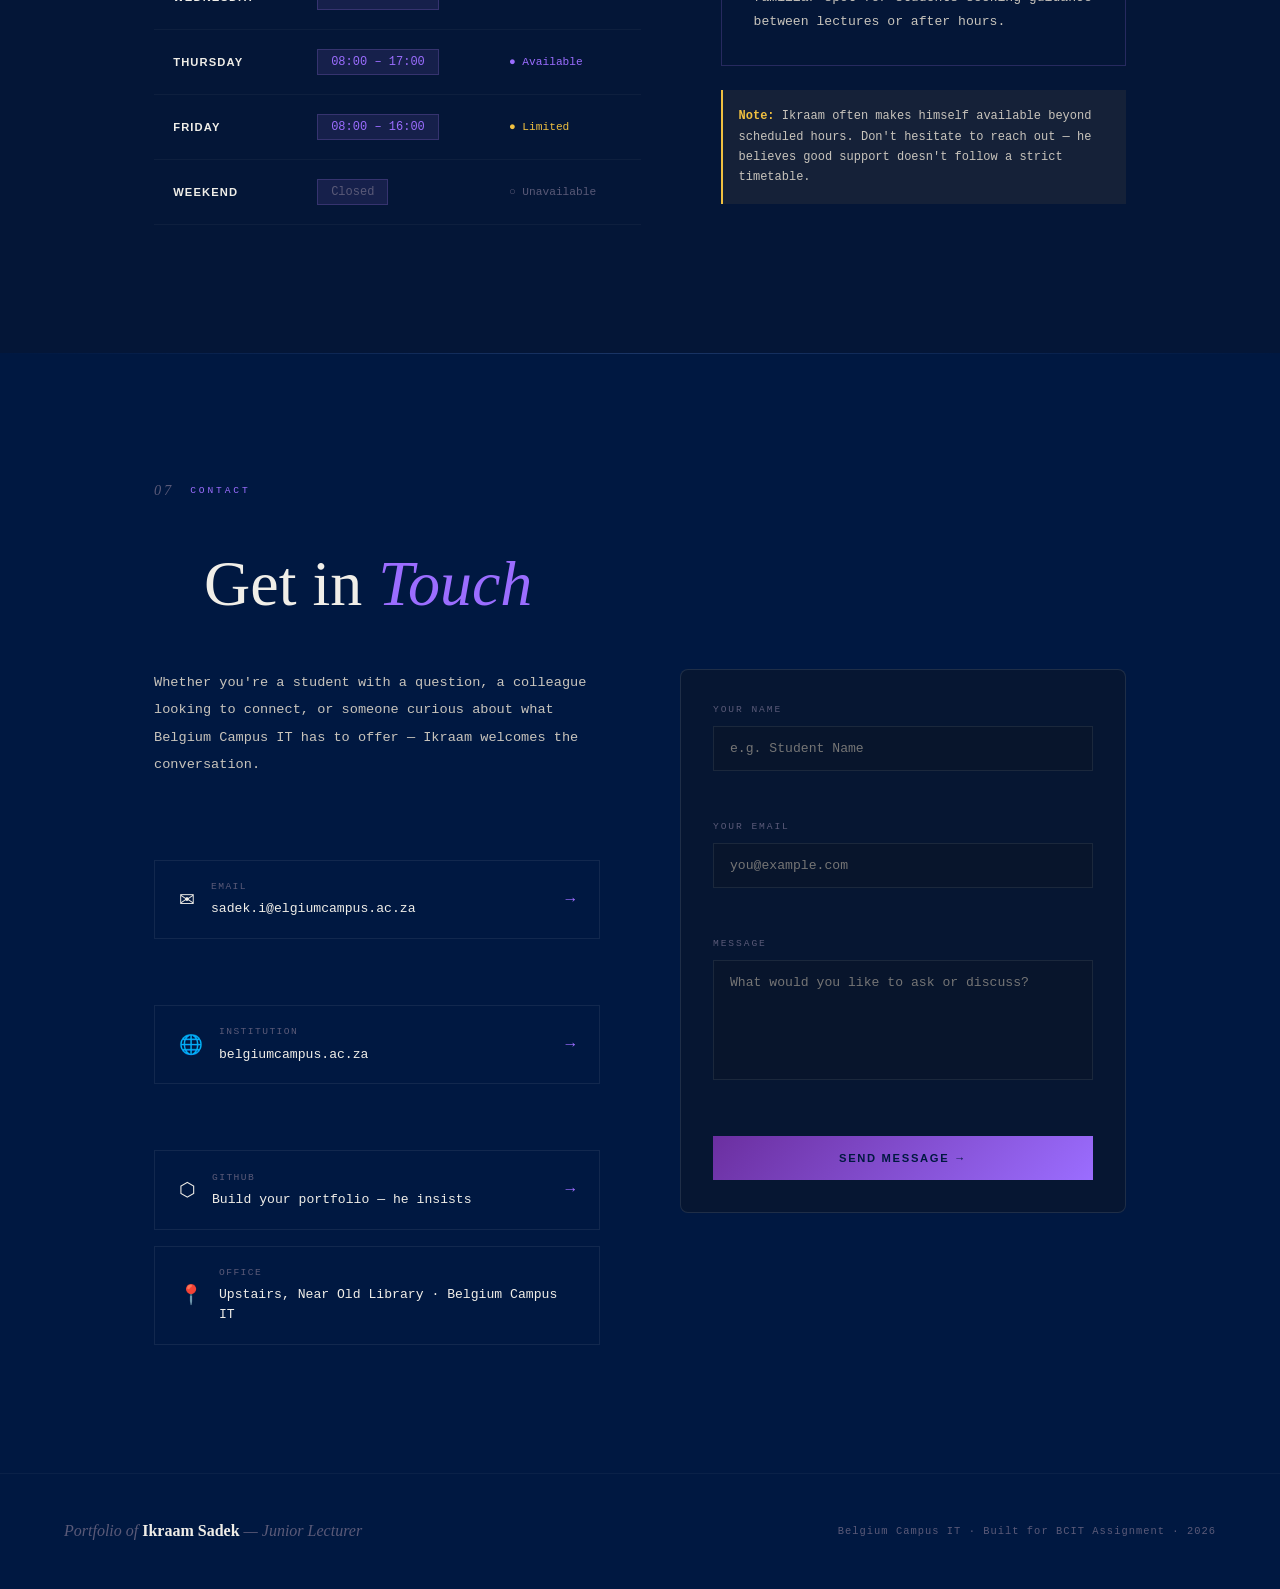
==== commit 087829a7: "Update index.html" ====
--- a/index.html
+++ b/index.html
@@ -296,7 +296,10 @@
       <h1 class="section-heading">Interactive Demo: Hangman Game</h1>
       <p>A simple interactive game built with JavaScript to showcase logic and DOM manipulation.</p>
 
-      <button class="button1"><a href="hangMan.html">Hangman Game</a></button>
+      <br/>
+      <div class="game-wrap">
+      <a href="hangMan.html" class="game-btn">← Hang Man Game</a>
+      </div>
     </div>
   </section>
 
